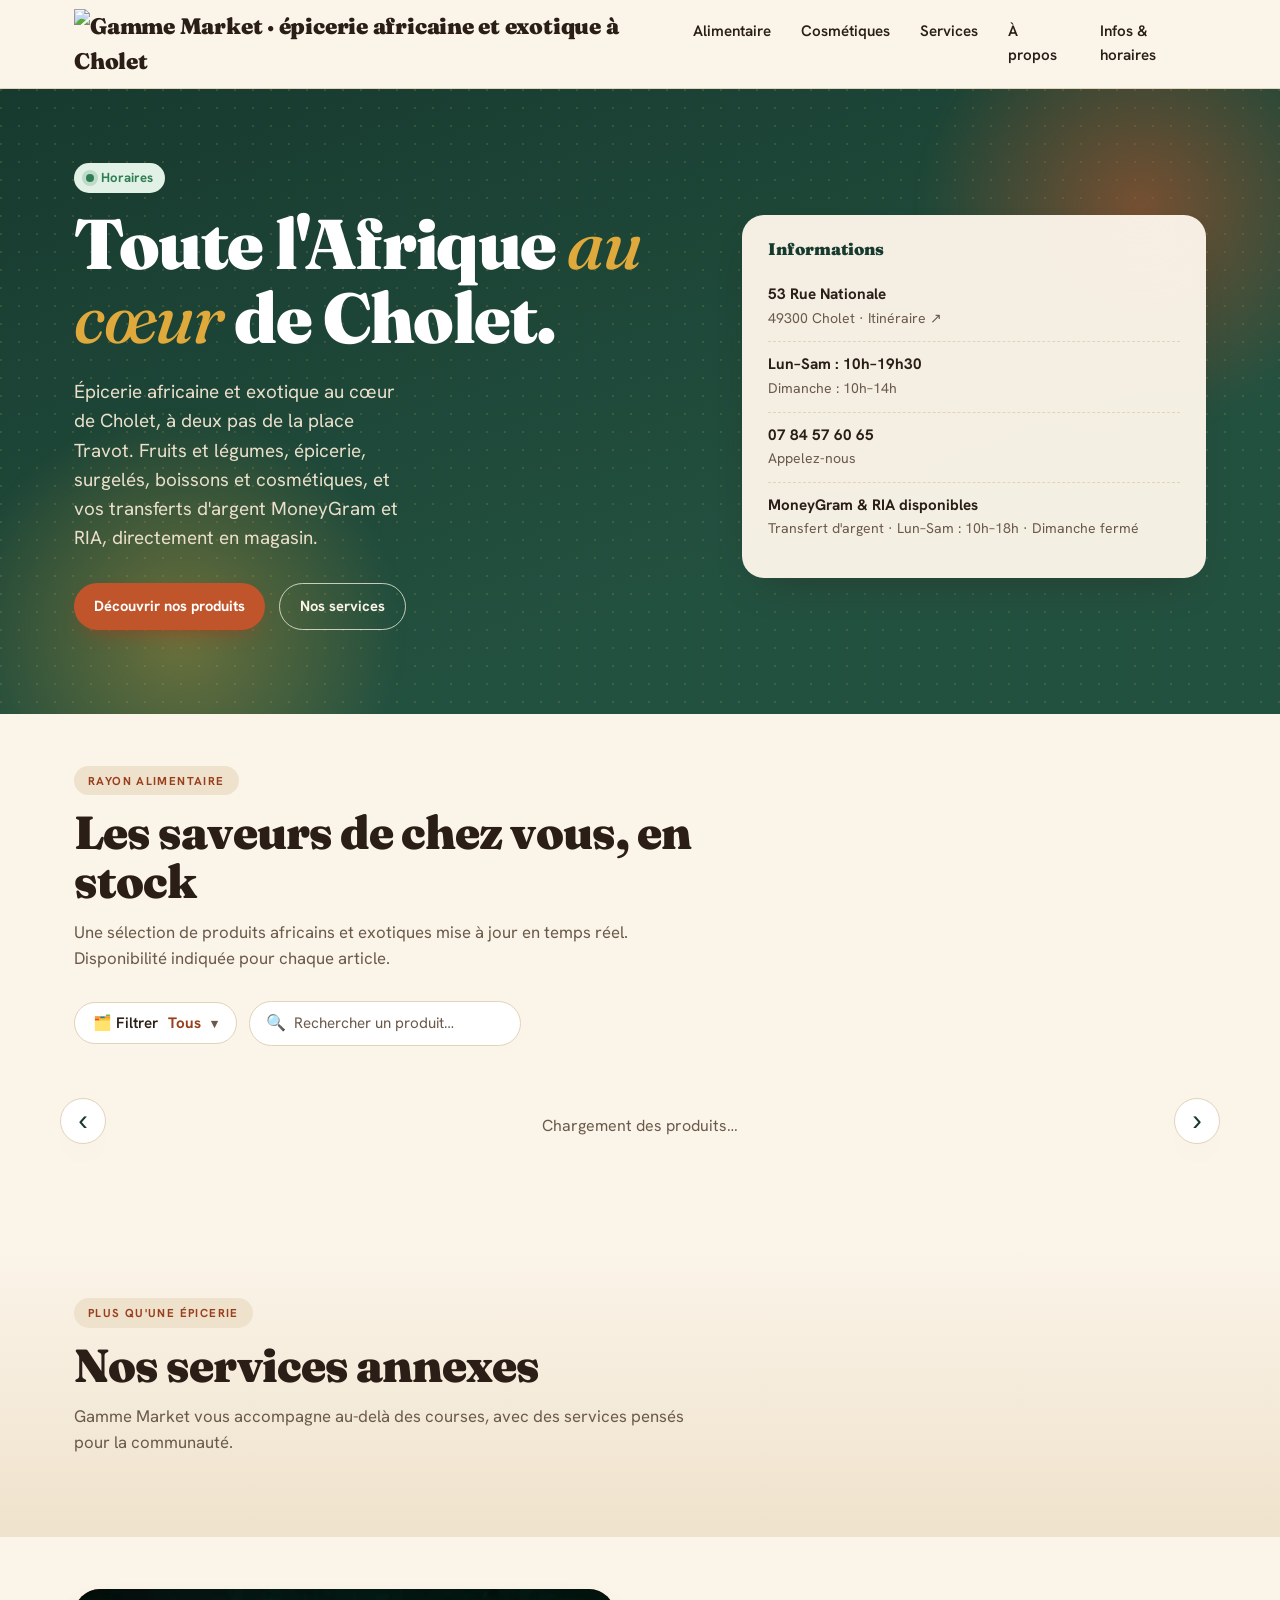
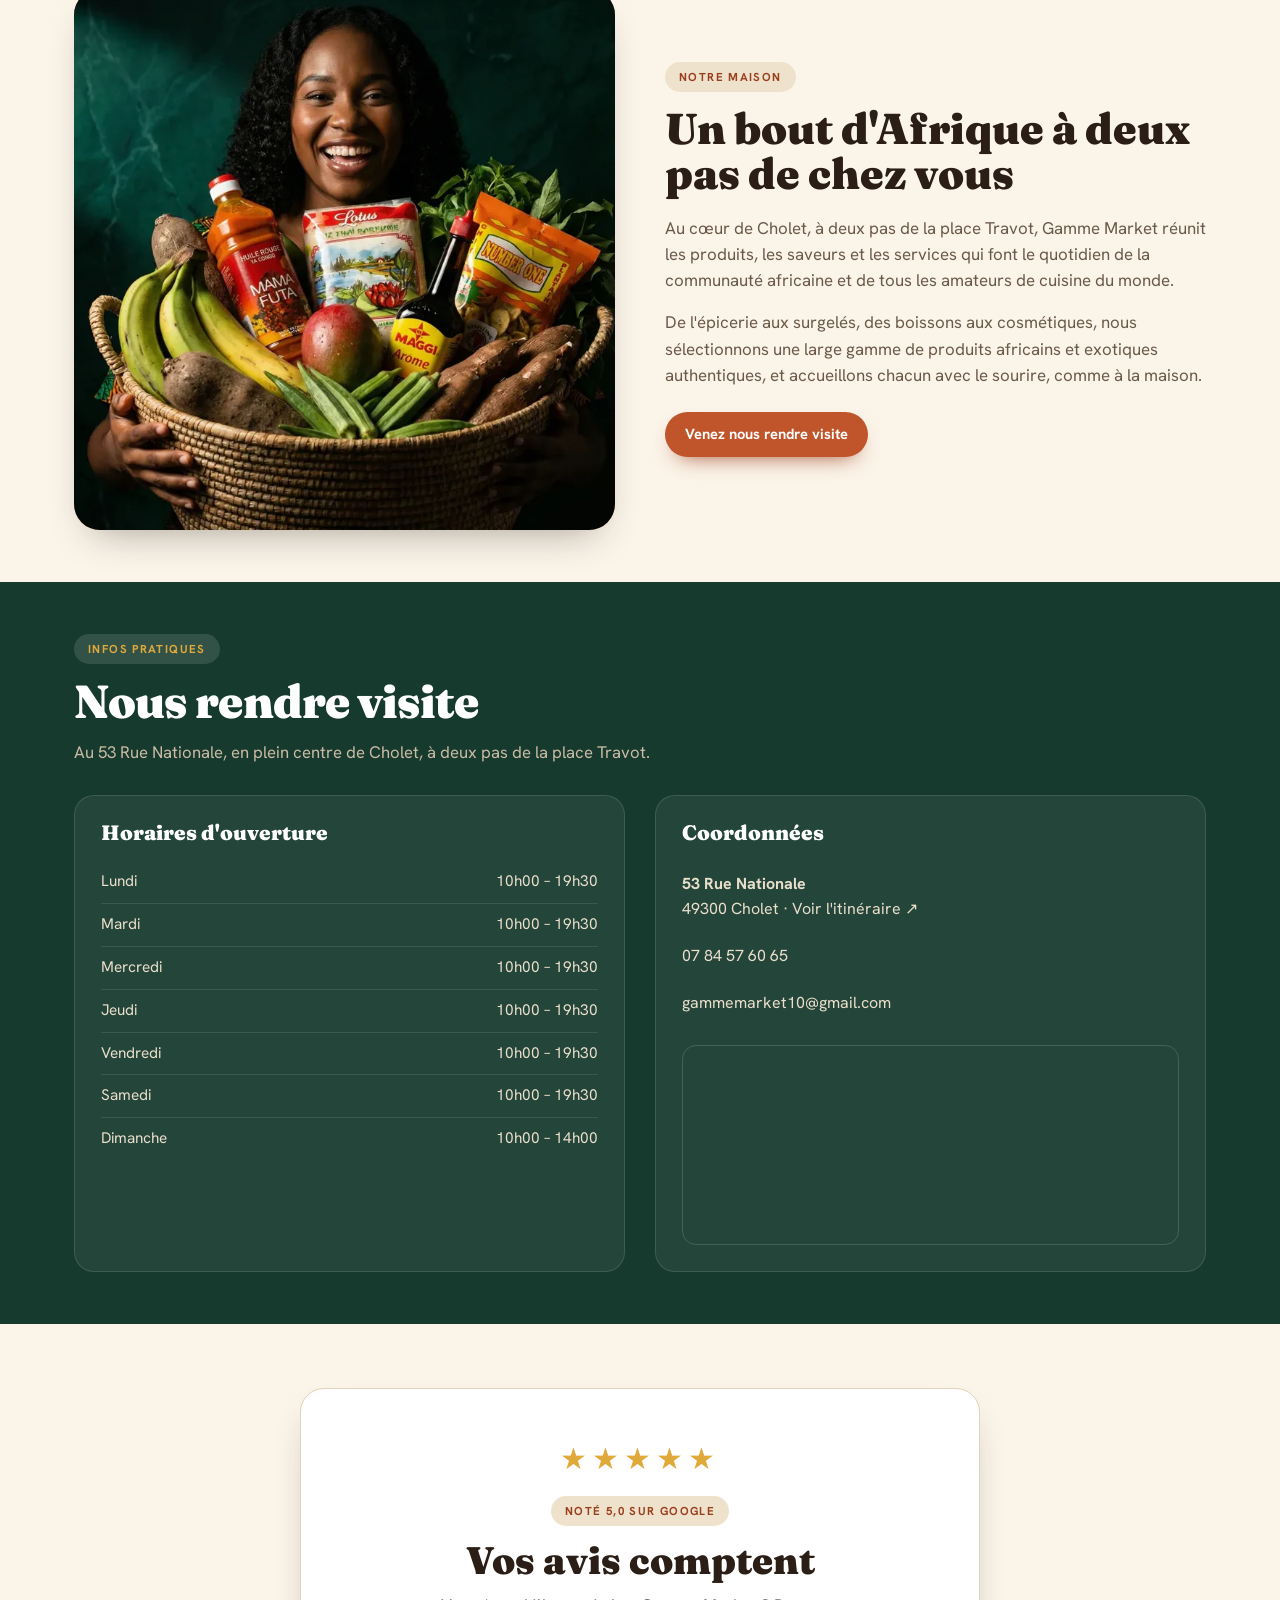
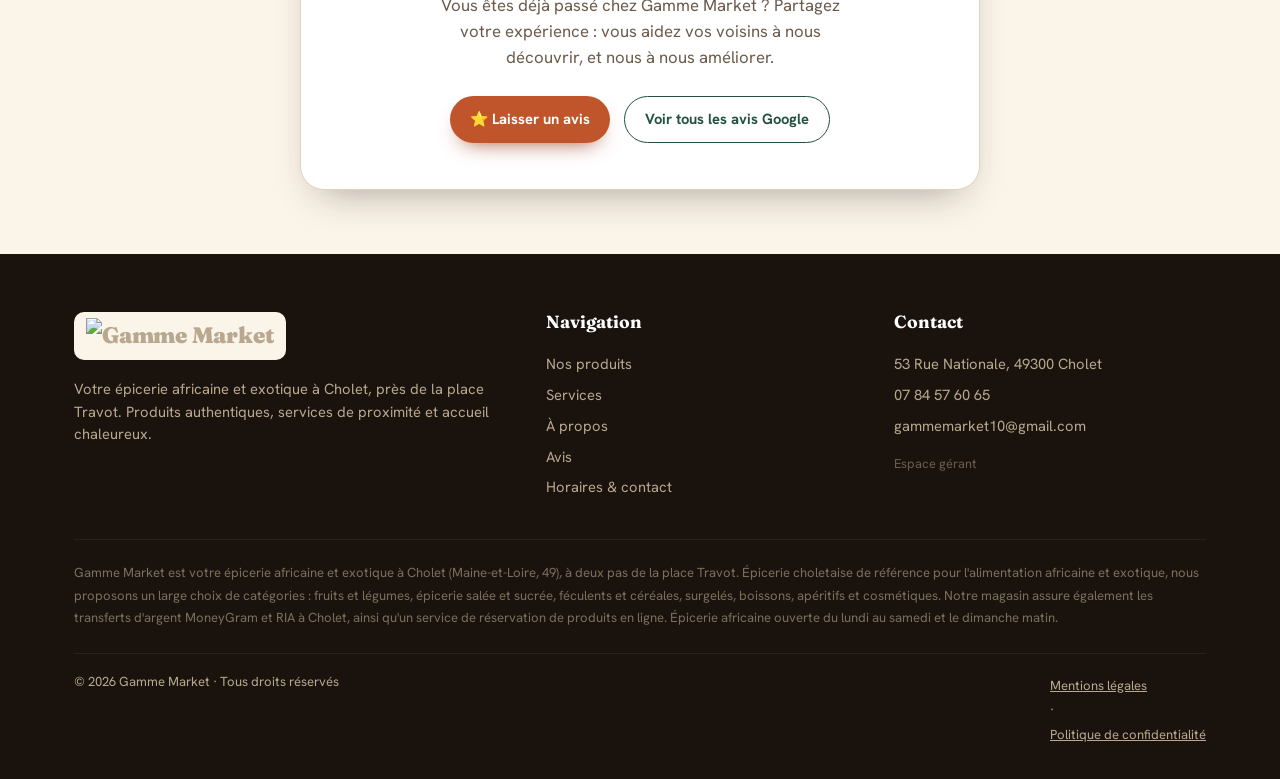
==== index.html @ 260f4bbd "Update index.html" ====
<!DOCTYPE html>
<html lang="fr">
<head>
<meta charset="UTF-8">
<meta name="viewport" content="width=device-width, initial-scale=1.0">

<!-- ============ SEO ============ -->
<title>Gamme Market · Épicerie africaine et exotique à Cholet | MoneyGram &amp; RIA</title>
<meta name="description" content="Épicerie africaine et exotique à Cholet, à deux pas de la place Travot. Fruits et légumes, épicerie, surgelés, boissons et cosmétiques, plus les transferts d'argent MoneyGram et RIA. 53 Rue Nationale, 49300 Cholet.">
<meta name="keywords" content="épicerie choletaise, épicerie africaine, épicerie exotique, épicerie africaine de Cholet, épicerie place Travot, épicerie africaine place Travot Cholet, magasin africain Cholet, produits africains Cholet, alimentation exotique Cholet, MoneyGram Cholet, RIA Cholet, transfert d'argent Cholet, beurre de karité Cholet, attiéké, riz parfumé, bissap">
<meta name="author" content="Gamme Market">
<meta name="robots" content="index, follow">
<meta name="geo.region" content="FR-49">
<meta name="geo.placename" content="Cholet">
<meta name="geo.position" content="47.0586;-0.8793">
<meta name="ICBM" content="47.0586, -0.8793">
<link rel="canonical" href="https://www.gammemarket-cholet.fr/">
<link rel="icon" type="image/png" href="favicon.png">
<link rel="icon" type="image/webp" href="logo-carre.webp">
<link rel="apple-touch-icon" href="apple-touch-icon.png">
<link rel="preload" as="image" href="logo-carre.webp" fetchpriority="high">
<meta property="og:type" content="business.business">
<meta property="og:site_name" content="Gamme Market">
<meta property="og:title" content="Gamme Market · Épicerie africaine et exotique à Cholet">
<meta property="og:description" content="Produits africains et exotiques, frais, surgelés, épicerie, boissons, cosmétiques et transferts d'argent MoneyGram et RIA à Cholet, près de la place Travot.">
<meta property="og:url" content="https://www.gammemarket-cholet.fr/">
<meta property="og:image" content="https://www.gammemarket-cholet.fr/og-image.png">
<meta property="og:image:secure_url" content="https://www.gammemarket-cholet.fr/og-image.png">
<meta property="og:image:type" content="image/png">
<meta property="og:image:width" content="1200">
<meta property="og:image:height" content="630">
<meta property="og:image:alt" content="Gamme Market · épicerie africaine et exotique à Cholet">
<meta property="og:locale" content="fr_FR">
<meta name="twitter:card" content="summary_large_image">
<meta name="twitter:title" content="Gamme Market · Épicerie africaine et exotique à Cholet">
<meta name="twitter:description" content="Épicerie africaine et exotique à Cholet, près de la place Travot. MoneyGram &amp; RIA, produits frais, surgelés et cosmétiques.">
<meta name="twitter:image" content="https://www.gammemarket-cholet.fr/og-image.png">
<script type="application/ld+json">
{
  "@context":"https://schema.org","@type":"GroceryStore","name":"Gamme Market",
  "image":"https://www.gammemarket-cholet.fr/og-image.png",
  "url":"https://www.gammemarket-cholet.fr/",
  "description":"Épicerie africaine et exotique à Cholet, près de la place Travot : alimentation africaine, fruits et légumes, surgelés, épicerie, boissons, cosmétiques au karité et transferts d'argent MoneyGram et RIA.",
  "address":{"@type":"PostalAddress","streetAddress":"53 Rue Nationale","addressLocality":"Cholet","postalCode":"49300","addressRegion":"Maine-et-Loire","addressCountry":"FR"},
  "geo":{"@type":"GeoCoordinates","latitude":47.0586,"longitude":-0.8793},
  "telephone":"+33784576065","priceRange":"€€",
  "areaServed":{"@type":"City","name":"Cholet"},
  "keywords":"épicerie africaine Cholet, épicerie exotique, épicerie choletaise, épicerie place Travot, produits africains, MoneyGram, RIA",
  "openingHoursSpecification":[
    {"@type":"OpeningHoursSpecification","dayOfWeek":["Monday","Tuesday","Wednesday","Thursday","Friday","Saturday"],"opens":"09:00","closes":"20:00"},
    {"@type":"OpeningHoursSpecification","dayOfWeek":"Sunday","opens":"09:00","closes":"13:00"}]
}
</script>

<link rel="preconnect" href="https://fonts.googleapis.com">
<link rel="preconnect" href="https://fonts.gstatic.com" crossorigin>
<link href="https://fonts.googleapis.com/css2?family=Fraunces:ital,opsz,wght@0,9..144,400;0,9..144,600;0,9..144,900;1,9..144,500&family=Hanken+Grotesk:wght@400;500;600;700&display=swap" rel="stylesheet">
<link rel="stylesheet" href="styles.css">

<!-- ============ Vercel Web Analytics (visites, pages vues) ============ -->
<script>
  window.va = window.va || function () { (window.vaq = window.vaq || []).push(arguments); };
</script>
<script defer src="/_vercel/insights/script.js"></script>

<!-- ============ Microsoft Clarity (cartes de chaleur, enregistrements) ============ -->
<!-- Remplace COLLE_TON_ID_CLARITY_ICI par l'identifiant de ton projet Clarity -->
<script type="text/javascript">
  (function(c,l,a,r,i,t,y){
      c[a]=c[a]||function(){(c[a].q=c[a].q||[]).push(arguments)};
      t=l.createElement(r);t.async=1;t.src="https://www.clarity.ms/tag/"+i;
      y=l.getElementsByTagName(r)[0];y.parentNode.insertBefore(t,y);
  })(window, document, "clarity", "script", "x1ggo9qg4p");
</script>
</head>
<body>

  <header class="nav">
    <div class="wrap">
      <a href="#" class="logo" aria-label="Gamme Market">
        <img src="logo-carre.webp" alt="Gamme Market · épicerie africaine et exotique à Cholet" class="logo-square" fetchpriority="high">
        <img src="logo-paysage.webp" alt="Gamme Market · épicerie africaine et exotique à Cholet" class="logo-landscape" fetchpriority="high">
      </a>
      <nav class="navlinks">
        <a href="#produits">Alimentaire</a>
        <a href="#beaute">Cosmétiques</a>
        <a href="#services">Services</a>
        <a href="#apropos">À propos</a>
        <a href="#infos">Infos &amp; horaires</a>
      </nav>
      <div class="nav-actions">
        <button class="burger" id="burger" onclick="toggleMenu()" aria-label="Ouvrir le menu">☰</button>
      </div>
    </div>
    <nav class="mobile-menu" id="mobileMenu">
      <a href="#produits" onclick="closeMenu()">Alimentaire</a>
      <a href="#beaute" onclick="closeMenu()">Cosmétiques</a>
      <a href="#services" onclick="closeMenu()">Services</a>
      <a href="#apropos" onclick="closeMenu()">À propos</a>
      <a href="#avis" onclick="closeMenu()">Avis</a>
      <a href="#infos" onclick="closeMenu()">Infos &amp; horaires</a>
    </nav>
  </header>

  <section class="hero" style="padding:0">
    <div class="deco wax"></div>
    <div class="blob b1"></div><div class="blob b2"></div>
    <div class="wrap">
      <div>
        <span class="openpill" id="openPill">Horaires</span>
        <h1>Toute l'Afrique <em>au cœur</em> de Cholet.</h1>
        <p class="lead">Épicerie africaine et exotique au cœur de Cholet, à deux pas de la place Travot. Fruits et légumes, épicerie, surgelés, boissons et cosmétiques, et vos transferts d'argent MoneyGram et RIA, directement en magasin.</p>
        <div class="cta">
          <a href="#produits" class="btn">Découvrir nos produits</a>
          <a href="#services" class="btn ghost">Nos services</a>
        </div>
      </div>
      <div class="card">
        <h3>Informations</h3>
        <div class="infoline"><div><a class="maplink" href="https://www.google.com/maps/search/?api=1&amp;query=GAMME+MARKET+53+Rue+Nationale+Cholet&amp;query_place_id=ChIJwbcaU9lHBkgRLHBU6aq6bSQ" target="_blank" rel="noopener"><b>53 Rue Nationale</b><span>49300 Cholet · Itinéraire ↗</span></a></div></div>
        <div class="infoline"><div id="heroHours"><b>Lun–Sam : 10h–19h30</b><span>Dimanche : 10h–14h</span></div></div>
        <div class="infoline"><div><a href="tel:+33784576065"><b>07 84 57 60 65</b></a><span>Appelez-nous</span></div></div>
        <div class="infoline"><div id="heroTransfer"><b>MoneyGram &amp; RIA disponibles</b><span>Transfert d'argent · Lun–Sam : 10h–18h · Dimanche fermé</span></div></div>
      </div>
    </div>
  </section>

  <section id="produits">
    <div class="wrap">
      <div class="sec-head">
        <span class="pill">Rayon alimentaire</span>
        <h2>Les saveurs de chez vous, en stock</h2>
        <p>Une sélection de produits africains et exotiques mise à jour en temps réel. Disponibilité indiquée pour chaque article.</p>
      </div>
      <div class="prod-toolbar">
        <div class="toolbar-left">
          <div class="filter-wrap">
            <button class="filter-btn" id="filterBtn" onclick="toggleFilter()" aria-haspopup="true">
              <span>🗂️ Filtrer</span><span class="filter-current" id="filterCurrent">Tous</span><span class="caret">▾</span>
            </button>
            <div class="filter-menu" id="filterMenu"></div>
          </div>
          <div class="prod-search">
            <span>🔍</span>
            <input type="text" id="searchFood" class="search-input" placeholder="Rechercher un produit…" oninput="onSearch(this.value)" aria-label="Rechercher un produit">
          </div>
        </div>
        <span class="result-count" id="resultCount"></span>
      </div>
      <div class="carousel">
        <button class="car-arrow prev" id="carPrev" onclick="scrollCar(-1)" aria-label="Produits précédents">‹</button>
        <div class="car-track" id="prodGrid"><div class="loading">Chargement des produits…</div></div>
        <button class="car-arrow next" id="carNext" onclick="scrollCar(1)" aria-label="Produits suivants">›</button>
      </div>
      <p class="swipe-hint">← Faites glisser pour parcourir les produits →</p>
    </div>
  </section>

  <section id="beaute" style="display:none">
    <div class="wrap">
      <div class="sec-head">
        <span class="pill" style="background:var(--sand);color:var(--terra-dk)">Beauté &amp; soins</span>
        <h2>Cosmétiques, produits &amp; accessoires beauté</h2>
        <p>Beurre de karité, savon noir, soins capillaires et accessoires : prenez soin de vous avec nos produits authentiques.</p>
      </div>
      <div class="prod-toolbar">
        <div class="toolbar-left">
          <div class="filter-wrap">
            <button class="filter-btn" id="filterBtnB" onclick="toggleBeautyFilter()" aria-haspopup="true">
              <span>🗂️ Filtrer</span><span class="filter-current" id="filterCurrentB">Tous</span><span class="caret">▾</span>
            </button>
            <div class="filter-menu" id="filterMenuB"></div>
          </div>
          <div class="prod-search">
            <span>🔍</span>
            <input type="text" id="searchBeauty" class="search-input" placeholder="Rechercher un produit…" oninput="onBeautySearch(this.value)" aria-label="Rechercher un produit beauté">
          </div>
        </div>
        <span class="result-count" id="resultCountB"></span>
      </div>
      <div class="carousel">
        <button class="car-arrow prev" onclick="scrollCar(-1,'beauteGrid')" aria-label="Produits précédents">‹</button>
        <div class="car-track" id="beauteGrid"></div>
        <button class="car-arrow next" onclick="scrollCar(1,'beauteGrid')" aria-label="Produits suivants">›</button>
      </div>
      <p class="swipe-hint">← Faites glisser pour parcourir →</p>
    </div>
  </section>

  <section id="services">
    <div class="wrap">
      <div class="sec-head">
        <span class="pill">Plus qu'une épicerie</span>
        <h2>Nos services annexes</h2>
        <p>Gamme Market vous accompagne au-delà des courses, avec des services pensés pour la communauté.</p>
      </div>
      <div class="svc-grid" id="svcGrid">
        <!-- MoneyGram et RIA insérés ici dynamiquement (disponibilité gérée depuis le back-office) -->
      </div>
    </div>
  </section>

  <section id="apropos">
    <div class="wrap about">
      <div class="visual" id="aboutVisual"><img src="epicerie-africaine.webp" alt="Produits de l'épicerie africaine Gamme Market" id="aboutImg"></div>
      <div>
        <span class="pill" style="background:var(--sand);color:var(--terra-dk)">Notre maison</span>
        <h2 style="font-size:clamp(1.9rem,3.6vw,2.7rem);margin:14px 0 18px">Un bout d'Afrique à deux pas de chez vous</h2>
        <p>Au cœur de Cholet, à deux pas de la place Travot, Gamme Market réunit les produits, les saveurs et les services qui font le quotidien de la communauté africaine et de tous les amateurs de cuisine du monde.</p>
        <p>De l'épicerie aux surgelés, des boissons aux cosmétiques, nous sélectionnons une large gamme de produits africains et exotiques authentiques, et accueillons chacun avec le sourire, comme à la maison.</p>
        <a href="#infos" class="btn" style="margin-top:8px">Venez nous rendre visite</a>
      </div>
    </div>
  </section>

  <section id="infos">
    <div class="wrap">
      <div class="sec-head">
        <span class="pill">Infos pratiques</span>
        <h2>Nous rendre visite</h2>
        <p>Au 53 Rue Nationale, en plein centre de Cholet, à deux pas de la place Travot.</p>
      </div>
      <div class="practical">
        <div class="pcard">
          <h3>Horaires d'ouverture</h3>
          <ul class="hours" id="hoursList">
            <li><span>Lundi</span><span>10h00 – 19h30</span></li>
            <li><span>Mardi</span><span>10h00 – 19h30</span></li>
            <li><span>Mercredi</span><span>10h00 – 19h30</span></li>
            <li><span>Jeudi</span><span>10h00 – 19h30</span></li>
            <li><span>Vendredi</span><span>10h00 – 19h30</span></li>
            <li><span>Samedi</span><span>10h00 – 19h30</span></li>
            <li><span>Dimanche</span><span>10h00 – 14h00</span></li>
          </ul>
        </div>
        <div class="pcard">
          <h3>Coordonnées</h3>
          <div class="contact-line"><div><a class="maplink-light" href="https://www.google.com/maps/search/?api=1&amp;query=GAMME+MARKET+53+Rue+Nationale+Cholet&amp;query_place_id=ChIJwbcaU9lHBkgRLHBU6aq6bSQ" target="_blank" rel="noopener"><b>53 Rue Nationale</b><br>49300 Cholet · Voir l'itinéraire ↗</a></div></div>
          <div class="contact-line"><a href="tel:+33784576065">07 84 57 60 65</a></div>
          <div class="contact-line"><a href="mailto:gammemarket10@gmail.com">gammemarket10@gmail.com</a></div>
          <div class="mapbox">
            <iframe loading="lazy" src="https://maps.google.com/maps?q=53%20Rue%20Nationale%2049300%20Cholet&t=&z=15&ie=UTF8&iwloc=&output=embed" title="Plan Gamme Market Cholet"></iframe>
          </div>
        </div>
      </div>
    </div>
  </section>

  <section id="avis">
    <div class="wrap">
      <div class="reviews-card">
        <div class="stars">★★★★★</div>
        <span class="pill" style="background:var(--sand);color:var(--terra-dk)">Noté 5,0 sur Google</span>
        <h2>Vos avis comptent</h2>
        <p>Vous êtes déjà passé chez Gamme Market ? Partagez votre expérience : vous aidez vos voisins à nous découvrir, et nous à nous améliorer.</p>
        <div class="reviews-cta">
          <a href="https://search.google.com/local/writereview?placeid=ChIJwbcaU9lHBkgRLHBU6aq6bSQ" target="_blank" rel="noopener" class="btn">⭐ Laisser un avis</a>
          <a href="https://search.google.com/local/reviews?placeid=ChIJwbcaU9lHBkgRLHBU6aq6bSQ" target="_blank" rel="noopener" class="btn ghost">Voir tous les avis Google</a>
        </div>
      </div>
    </div>
  </section>

  <footer>
    <div class="wrap">
      <div class="foot-grid">
        <div>
          <a href="#" class="logo footer-logo" style="margin-bottom:14px" aria-label="Gamme Market"><img src="logo-paysage.webp" alt="Gamme Market"></a>
          <p>Votre épicerie africaine et exotique à Cholet, près de la place Travot. Produits authentiques, services de proximité et accueil chaleureux.</p>
        </div>
        <div>
          <h4>Navigation</h4>
          <a href="#produits">Nos produits</a><a href="#services">Services</a><a href="#apropos">À propos</a><a href="#avis">Avis</a><a href="#infos">Horaires &amp; contact</a>
        </div>
        <div>
          <h4>Contact</h4>
          <a href="https://www.google.com/maps/search/?api=1&amp;query=GAMME+MARKET+53+Rue+Nationale+Cholet&amp;query_place_id=ChIJwbcaU9lHBkgRLHBU6aq6bSQ" target="_blank" rel="noopener">53 Rue Nationale, 49300 Cholet</a>
          <a href="tel:+33784576065">07 84 57 60 65</a>
          <a href="mailto:gammemarket10@gmail.com">gammemarket10@gmail.com</a>
          <a href="/admin" style="opacity:.5;font-size:.8rem;margin-top:8px">Espace gérant</a>
        </div>
      </div>
      <p class="seo-text">
        Gamme Market est votre épicerie africaine et exotique à Cholet (Maine-et-Loire, 49), à deux pas de la place Travot.
        Épicerie choletaise de référence pour l'alimentation africaine et exotique, nous proposons un large choix de catégories :
        fruits et légumes, épicerie salée et sucrée, féculents et céréales, surgelés, boissons, apéritifs et cosmétiques.
        Notre magasin assure également les transferts d'argent MoneyGram et RIA à Cholet, ainsi qu'un service de réservation de produits en ligne.
        Épicerie africaine ouverte du lundi au samedi et le dimanche matin.
      </p>
      <div class="copyright">
        <span>© 2026 Gamme Market · Tous droits réservés</span>
        <span><a href="/mentions-legales">Mentions légales</a> · <a href="/politique-confidentialite">Politique de confidentialité</a></span>
      </div>
    </div>
  </footer>

<!-- Visionneuse photo plein écran -->
<div class="photo-zoom" id="photoZoom" onclick="closeZoom()">
  <img id="photoZoomImg" src="" alt="">
  <button class="zoom-close" aria-label="Fermer">✕</button>
</div>

<!-- Modale de réservation (click & collect WhatsApp) -->
<div class="modal-overlay" id="reserveModal" onclick="if(event.target===this)closeReserve()">
  <div class="modal">
    <button class="modal-close" onclick="closeReserve()" aria-label="Fermer">✕</button>
    <div id="reserveBody"></div>
  </div>
</div>

<button class="totop" id="toTop" onclick="window.scrollTo({top:0,behavior:'smooth'})" aria-label="Revenir en haut">↑</button>

<script src="https://cdn.jsdelivr.net/npm/@supabase/supabase-js@2"></script>
<script src="config.js"></script>
<script>
  const sb = supabase.createClient(SUPABASE_URL, SUPABASE_ANON_KEY);
  const norm = s => (s||'').toString().toLowerCase().normalize('NFD').replace(/[\u0300-\u036f]/g,'');
  // Un produit est "beauté" si sa catégorie évoque cosmétiques / beauté / hygiène
  const isBeauty = cat => { const c = norm(cat); return c.includes('cosmetique')||c.includes('beaute')||c.includes('hygiene'); };
  let cats = ["Tous"];               // filtres du rayon alimentaire (construits depuis les produits)
  let activeCat = "Tous";
  let allProducts = [];              // tous les produits (pour la réservation)
  let foodProducts = [];             // rayon alimentaire
  let beautyProducts = [];           // cosmétiques & beauté
  let searchQuery = "";

  function statusOf(qty){
    if(qty<=0) return {label:"Épuisé", badge:"b-out"};
    if(qty<=5) return {label:"Stock limité", badge:"b-low"};
    return {label:"En stock", badge:"b-in"};
  }
  function eur(n){ return Number(n).toFixed(2).replace('.',',') + ' €'; }

  function buildFoodCats(){
    const set = [...new Set(foodProducts.map(p=>p.category).filter(Boolean))]
      .sort((a,b)=>a.localeCompare(b,'fr'));
    cats = ["Tous", ...set];
    if(!cats.includes(activeCat)) activeCat = "Tous";
  }
  function renderFilters(){
    document.getElementById('filterMenu').innerHTML = cats.map(c=>
      `<button class="filter-opt ${c===activeCat?'active':''}" onclick="setCat('${c.replace(/'/g,"\\'")}')">${c}</button>`).join('');
    document.getElementById('filterCurrent').textContent = activeCat;
  }
  function toggleFilter(){ document.getElementById('filterMenu').classList.toggle('open'); }
  function setCat(c){
    activeCat=c; searchQuery="";
    const si=document.getElementById('searchFood'); if(si) si.value="";
    document.getElementById('filterMenu').classList.remove('open');
    renderFilters(); renderGrid();
  }

  function productCard(p){
    const s = statusOf(p.qty);
    const qtyTxt = p.qty>0 ? `<span class="unit" style="font-size:.75rem">· ${p.qty} en rayon</span>` : "";
    const visual = p.image_url ? `<img src="${p.image_url}" alt="${p.name} · Gamme Market épicerie africaine Cholet" class="thumb-img" loading="lazy">` : `<span class="thumb-emoji">${p.emoji||'🛒'}</span>`;
    const priceTxt = (p.price && p.price>0) ? eur(p.price) : 'Prix en magasin';
    return `<article class="prod" onclick="openReserve(${p.id})">
        <div class="thumb ${p.image_url?'has-photo':''}" style="${p.image_url?'':'background:'+(p.color||'#EFE2CC')}">${visual}<span class="cat-tag">${p.category}</span></div>
        <div class="body">
          <h4>${p.name}</h4>
          <span class="unit">${p.unit||''} ${qtyTxt}</span>
          <div class="foot"><span class="price ${(p.price&&p.price>0)?'':'price-ask'}">${priceTxt}</span><span class="badge ${s.badge}">${s.label}</span></div>
          <button class="reserve-btn" type="button">Mettre de côté</button>
        </div></article>`;
  }

  function renderGrid(){
    const list = searchQuery
      ? foodProducts.filter(p=>p.name.toLowerCase().includes(searchQuery))
      : foodProducts.filter(p=>activeCat==="Tous"||p.category===activeCat);
    const grid = document.getElementById('prodGrid');
    document.getElementById('resultCount').textContent =
      list.length ? `${list.length} produit${list.length>1?'s':''}` : "";
    if(!list.length){ grid.innerHTML = '<div class="loading">Aucun produit ne correspond à votre recherche.</div>'; return; }
    grid.innerHTML = list.map(productCard).join('');
    grid.scrollTo({left:0});
  }

  /* ---- Filtres & recherche : section Cosmétiques & Beauté ---- */
  let beautyCats = ["Tous"];
  let activeBeautyCat = "Tous";
  let beautySearch = "";
  function buildBeautyCats(){
    const set = [...new Set(beautyProducts.map(p=>p.category).filter(Boolean))]
      .sort((a,b)=>a.localeCompare(b,'fr'));
    beautyCats = ["Tous", ...set];
    if(!beautyCats.includes(activeBeautyCat)) activeBeautyCat = "Tous";
  }
  function renderBeautyFilters(){
    const menu = document.getElementById('filterMenuB');
    if(!menu) return;
    menu.innerHTML = beautyCats.map(c=>
      `<button class="filter-opt ${c===activeBeautyCat?'active':''}" onclick="setBeautyCat('${c.replace(/'/g,"\\'")}')">${c}</button>`).join('');
    document.getElementById('filterCurrentB').textContent = activeBeautyCat;
  }
  function toggleBeautyFilter(){ document.getElementById('filterMenuB').classList.toggle('open'); }
  function setBeautyCat(c){
    activeBeautyCat = c; beautySearch = "";
    const si = document.getElementById('searchBeauty'); if(si) si.value = "";
    document.getElementById('filterMenuB').classList.remove('open');
    renderBeautyFilters(); renderBeauty();
  }
  function onBeautySearch(v){ beautySearch = v.toLowerCase().trim(); renderBeauty(); }

  function renderBeauty(){
    const sec = document.getElementById('beaute');
    const grid = document.getElementById('beauteGrid');
    if(!sec || !grid) return;
    if(!beautyProducts.length){ sec.style.display='none'; return; }
    sec.style.display = '';
    const list = beautySearch
      ? beautyProducts.filter(p=>p.name.toLowerCase().includes(beautySearch))
      : beautyProducts.filter(p=>activeBeautyCat==="Tous"||p.category===activeBeautyCat);
    const rc = document.getElementById('resultCountB');
    if(rc) rc.textContent = list.length ? `${list.length} produit${list.length>1?'s':''}` : "";
    if(!list.length){ grid.innerHTML = '<div class="loading">Aucun produit ne correspond à votre recherche.</div>'; return; }
    grid.innerHTML = list.map(productCard).join('');
    grid.scrollTo({left:0});
  }

  // Carrousel : flèches (ordinateur), le swipe fonctionne nativement sur mobile
  function scrollCar(dir, trackId){
    const t = document.getElementById(trackId || 'prodGrid');
    if(!t) return;
    t.scrollBy({ left: dir * Math.min(t.clientWidth*0.85, 540), behavior:'smooth' });
  }

  async function loadProducts(){
    const { data, error } = await sb.from('products')
      .select('*').eq('visible', true).order('sort_order', {ascending:true});
    if(error){
      document.getElementById('prodGrid').innerHTML =
        '<div class="loading">⚠️ Impossible de charger les produits. Vérifie la configuration Supabase (config.js).</div>';
      console.error(error); return;
    }
    allProducts = data || [];
    foodProducts   = allProducts.filter(p=>!isBeauty(p.category));
    beautyProducts = allProducts.filter(p=> isBeauty(p.category));
    buildFoodCats();
    renderFilters(); renderGrid();
    buildBeautyCats();
    renderBeautyFilters(); renderBeauty();
  }
  loadProducts();
  initSettingsThenServices();

  async function initSettingsThenServices(){
    await loadSettings();
    loadServices();
  }
  async function loadSettings(){
    try {
      const { data, error } = await sb.from('settings').select('*');
      if(error || !data) return;
      const map = {}; data.forEach(r=> map[r.key] = r.value);
      if(map.about_image){ const el=document.getElementById('aboutImg'); if(el) el.src = map.about_image; }
      const swapLogo = (sel, url) => {
        if(!url) return;
        const pre = new Image();
        pre.onload = () => document.querySelectorAll(sel).forEach(i => { i.src = url; });
        pre.src = url;   // on n'échange que lorsque la nouvelle image est chargée
      };
      swapLogo('.logo-square', map.logo_carre);
      swapLogo('.logo-landscape, .footer-logo img', map.logo_paysage);
      if(map.logo_moneygram){ TRANSFER_LOGOS.moneygram = map.logo_moneygram; }
      if(map.logo_ria){ TRANSFER_LOGOS.ria = map.logo_ria; }
      if(map.store_hours){ try { STORE_HOURS = JSON.parse(map.store_hours); applyStoreHours(); } catch(e){ console.warn('store_hours:', e); } }
    } catch(e){ console.warn('settings:', e); }
  }

  // ===== Services de transfert (MoneyGram, RIA) + disponibilité =====
  const TRANSFER_LOGOS = { moneygram:'moneygram.png', ria:'ria.png' };
  const TRANSFER_DESC = {
    moneygram:"Envoyez et recevez de l'argent partout dans le monde, rapidement et en toute sécurité, directement en magasin.",
    ria:"Transfert d'argent international rapide et sécurisé avec RIA, directement à votre épicerie."
  };
  let servicesData = [
    {id:'moneygram', name:'MoneyGram', available:true, hours:'Lun–Sam : 10h–18h · Dimanche fermé'},
    {id:'ria', name:'RIA', available:true, hours:'Lun–Sam : 10h–18h · Dimanche fermé'}
  ];

  async function loadServices(){
    try {
      const { data, error } = await sb.from('services').select('*').order('sort_order',{ascending:true});
      if(!error && data && data.length){ servicesData = data; }
    } catch(e){ console.warn('services:', e); }
    renderServices();
  }
  function renderServices(){
    const grid = document.getElementById('svcGrid');
    grid.querySelectorAll('.svc-transfer').forEach(n=>n.remove());
    const html = servicesData.map((s,i)=>{
      const logo = TRANSFER_LOGOS[s.id];
      const icHtml = logo ? `<div class="ic ic-logo"><img src="${logo}" alt="${s.name} · transfert d'argent à Cholet"></div>` : `<div class="ic">💸</div>`;
      const desc = TRANSFER_DESC[s.id] || "Transfert d'argent international en magasin.";
      const badge = s.available
        ? '<span class="svc-status ok">● Disponible</span>'
        : '<span class="svc-status off">● Indisponible</span>';
      return `<div class="svc svc-transfer ${i===0?'feat':''} ${s.available?'':'is-off'}">
        ${icHtml}
        <h3>${s.name} ${badge}</h3>
        <p>${desc}</p>
        <p class="svc-hours">${s.hours||''}</p>
      </div>`;
    }).join('');
    grid.insertAdjacentHTML('afterbegin', html);
    updateHeroTransfer();
  }
  function updateHeroTransfer(){
    const el = document.getElementById('heroTransfer'); if(!el) return;
    const avail = servicesData.filter(s=>s.available).map(s=>s.name);
    if(avail.length){
      const sh = (servicesData.find(s=>s.available)||{}).hours || 'Lun–Sam : 10h–18h · Dimanche fermé';
      el.innerHTML = `<b>${avail.join(' & ')} disponible${avail.length>1?'s':''}</b><span>Transfert d'argent · ${sh}</span>`;
    } else {
      el.innerHTML = `<b>Transferts momentanément indisponibles</b><span>MoneyGram / RIA</span>`;
    }
  }

  // ===== Horaires du magasin (modifiables depuis le back-office) =====
  // getDay() : 0 = dimanche. Valeurs par défaut = horaires réels actuels.
  let STORE_HOURS = {
    weekday:{ open:"10:00", close:"19:30" },
    sunday: { open:"10:00", close:"14:00", closed:false }
  };
  const DAY_NAMES = ['dimanche','lundi','mardi','mercredi','jeudi','vendredi','samedi'];
  const hm = str => { const [h,m] = (str||'0:0').split(':').map(Number); return h*60 + (m||0); };
  const fmtH  = str => { const [h,m] = (str||'').split(':'); return (m && m!=='00') ? `${+h}h${m}` : `${+h}h`; };
  const fmtHM = str => { const [h,m] = (str||'').split(':'); return `${+h}h${m||'00'}`; };
  function dayCfg(day){ if(day===0){ return STORE_HOURS.sunday.closed ? null : STORE_HOURS.sunday; } return STORE_HOURS.weekday; }
  function nextOpen(day){
    for(let i=1;i<=7;i++){ const d=(day+i)%7; const c=dayCfg(d); if(c) return { when: i===1?'demain':DAY_NAMES[d], open:c.open }; }
    return null;
  }
  function fmtDur(m){ if(m<60) return m+' min'; const h=Math.floor(m/60), mm=m%60; return mm? `${h} h ${mm}` : `${h} h`; }
  function updateOpenPill(){
    const el = document.getElementById('openPill'); if(!el) return;
    const now = new Date(); const day = now.getDay(); const cfg = dayCfg(day);
    const mins = now.getHours()*60 + now.getMinutes();
    let cls = 'openpill', txt = '';
    const closedTxt = () => { const n = nextOpen(day); cls += ' closed'; return n ? `Fermé · ouvre ${n.when} à ${fmtH(n.open)}` : 'Fermé'; };
    if(!cfg){ txt = closedTxt(); }
    else {
      const open = hm(cfg.open), close = hm(cfg.close);
      if(mins < open){
        const diff = open - mins;
        if(diff <= 60){ cls += ' soon'; txt = `Ouvre dans ${fmtDur(diff)}`; }
        else { cls += ' closed'; txt = `Fermé · ouvre à ${fmtH(cfg.open)}`; }
      } else if(mins < close){
        const diff = close - mins;
        if(diff <= 60){ cls += ' soon'; txt = `Ferme dans ${fmtDur(diff)}`; }
        else { txt = `Ouvert · ferme à ${fmtH(cfg.close)}`; }
      } else { txt = closedTxt(); }
    }
    el.className = cls; el.textContent = txt;
  }
  function applyStoreHours(){
    const w = STORE_HOURS.weekday, s = STORE_HOURS.sunday;
    const heroW = `${fmtH(w.open)}–${fmtH(w.close)}`;
    const heroS = s.closed ? 'Fermé' : `${fmtH(s.open)}–${fmtH(s.close)}`;
    const hero = document.getElementById('heroHours');
    if(hero) hero.innerHTML = `<b>Lun–Sam : ${heroW}</b><span>Dimanche : ${heroS}</span>`;
    const list = document.getElementById('hoursList');
    if(list){
      const wtxt = `${fmtHM(w.open)} – ${fmtHM(w.close)}`;
      const stxt = s.closed ? 'Fermé' : `${fmtHM(s.open)} – ${fmtHM(s.close)}`;
      const jours = ['Lundi','Mardi','Mercredi','Jeudi','Vendredi','Samedi'];
      list.innerHTML = jours.map(j=>`<li><span>${j}</span><span>${wtxt}</span></li>`).join('')
        + `<li><span>Dimanche</span><span>${stxt}</span></li>`;
    }
    updateOpenPill();
  }
  applyStoreHours();
  setInterval(updateOpenPill, 60000);

  // Recherche de produits
  function onSearch(v){ searchQuery = v.toLowerCase().trim(); renderGrid(); }

  // Menu mobile (hamburger)
  function toggleMenu(){
    const menu = document.getElementById('mobileMenu');
    const open = menu.classList.toggle('open');
    document.getElementById('burger').textContent = open ? '✕' : '☰';
  }
  function closeMenu(){
    document.getElementById('mobileMenu').classList.remove('open');
    document.getElementById('burger').textContent = '☰';
  }

  // ===== Réservation "click & collect" via WhatsApp =====
  const WHATSAPP_GERANT = "33784576065"; // n° du gérant (format international, sans + ni 0)
  const RESERVATION_WEBHOOK = ""; // URL du webhook Make pour l'envoi AUTOMATIQUE (laisser vide tant que non configuré)
  let reserveProduct = null;

  function openReserve(id){
    const p = allProducts.find(x=>x.id===id); if(!p) return;
    reserveProduct = p;
    const s = statusOf(p.qty);
    const epuise = p.qty<=0;
    const photoBlock = p.image_url
      ? `<div class="modal-photo" onclick="zoomPhoto('${p.image_url}')"><img src="${p.image_url}" alt="${p.name} · Gamme Market Cholet"><span class="zoom-hint">🔍 Agrandir</span></div>`
      : `<div class="modal-photo is-emoji" style="background:${p.color||'#EFE2CC'}">${p.emoji||'🛒'}</div>`;
    document.getElementById('reserveBody').innerHTML = `
      ${photoBlock}
      <h3 class="modal-title">${p.name}</h3>
      <div class="modal-sub"><span class="unit">${p.unit||''} · ${(p.price&&p.price>0)?eur(p.price):'Prix en magasin'}</span> <span class="badge ${s.badge}">${s.label}</span></div>
      <p class="modal-intro">Réservez ce produit : il sera <b>mis de côté pendant 1h</b>. Votre demande part directement au magasin par WhatsApp.</p>
      <div class="modal-field"><label>Votre nom</label>
        <input type="text" id="resName" placeholder="Ex : Awa Diallo">
      </div>
      <div class="modal-field"><label>Quantité souhaitée</label>
        <div class="qty-row">
          <input type="number" id="resQty" min="1" value="1">
          <select id="resUnit">
            <option value="unité(s)">unité(s)</option>
            <option value="grammes">grammes</option>
            <option value="kg">kg</option>
          </select>
        </div>
      </div>
      <div class="modal-field"><label>Votre numéro de téléphone</label>
        <input type="tel" id="resPhone" placeholder="XX XX XX XX XX">
        <small>Au cas où le produit ne serait plus disponible, le magasin vous prévient.</small>
      </div>
      <div class="modal-err" id="resErr"></div>
      <label class="modal-consent"><input type="checkbox" id="resConsent"><span>J'accepte que mon numéro soit utilisé uniquement par Gamme Market pour me contacter en cas de retard ou d'imprévu concernant ma mise de côté. Il n'est pas utilisé à d'autres fins, ni transmis à des tiers, et est supprimé une fois la réservation traitée. <a href="/politique-confidentialite" target="_blank" rel="noopener">Politique de confidentialité</a>.</span></label>
      <p class="modal-wa-note">📲 En validant, <b>WhatsApp s'ouvre</b> avec votre message déjà rédigé. Appuyez bien sur <b>« Envoyer »</b> pour que votre réservation soit prise en compte par le magasin.</p>
      <button class="btn modal-submit" onclick="sendReserve()">Réserver via WhatsApp</button>
      ${epuise?'<p class="modal-note">Ce produit est actuellement épuisé : votre demande sera traitée dès réapprovisionnement.</p>':''}`;
    document.getElementById('reserveModal').classList.add('open');
    document.body.style.overflow='hidden';
  }
  function closeReserve(){
    document.getElementById('reserveModal').classList.remove('open');
    document.body.style.overflow='';
  }
  function zoomPhoto(url){
    document.getElementById('photoZoomImg').src = url;
    document.getElementById('photoZoom').classList.add('open');
  }
  function closeZoom(){ document.getElementById('photoZoom').classList.remove('open'); }
  async function sendReserve(){
    const name = document.getElementById('resName').value.trim();
    const qty = parseInt(document.getElementById('resQty').value)||0;
    const unit = document.getElementById('resUnit').value;
    const phone = document.getElementById('resPhone').value.trim();
    const err = document.getElementById('resErr');
    if(!name){ err.textContent='Indiquez votre nom.'; err.classList.add('show'); return; }
    if(qty<=0){ err.textContent='Indiquez une quantité valide.'; err.classList.add('show'); return; }
    if(phone.replace(/\D/g,'').length<8){ err.textContent='Indiquez un numéro de téléphone valide.'; err.classList.add('show'); return; }
    const consent = document.getElementById('resConsent');
    if(!consent || !consent.checked){ err.textContent='Merci de cocher la case de consentement pour continuer.'; err.classList.add('show'); return; }

    const btn = document.querySelector('.modal-submit');
    if(btn){ btn.disabled=true; btn.textContent='Envoi…'; }
    const data = { nom:name, produit:reserveProduct.name, produit_id:reserveProduct.id, quantite:qty, unite:unit, telephone:phone };

    // 1) On enregistre la réservation en base : le gérant ne perd JAMAIS une commande,
    //    même si le client ne va pas au bout (visible ensuite dans le back-office).
    try { await sb.from('reservations').insert(data); } catch(e){ console.warn('reservations:', e); }

    // 2) Notification du gérant
    let auto = false;
    if(RESERVATION_WEBHOOK){
      // Envoi AUTOMATIQUE via Make (le client n'a rien à faire)
      try {
        await fetch(RESERVATION_WEBHOOK, {method:'POST', headers:{'Content-Type':'application/json'}, body:JSON.stringify(data)});
        auto = true;
      } catch(e){ console.warn('webhook:', e); }
    }
    if(!auto){
      // Repli tant que l'envoi auto n'est pas configuré : on ouvre WhatsApp pré-rempli
      const msg =
        `Bonjour Gamme Market 👋\n`+
        `Réservation 1h :\n`+
        `• Nom : ${name}\n`+
        `• Produit : ${reserveProduct.name}\n`+
        `• Quantité : ${qty} ${unit}\n`+
        `• Numéro : ${phone}`;
      window.open('https://wa.me/'+WHATSAPP_GERANT+'?text='+encodeURIComponent(msg), '_blank');
    }

    const successHtml = auto
      ? `<div class="modal-success">
          <div class="ok">✓</div>
          <h3>Merci ${name} !</h3>
          <p>Votre réservation pour <b>${reserveProduct.name}</b> a été transmise automatiquement au magasin. Le produit est mis de côté pendant 1h. Le magasin vous recontacte au <b>${phone}</b> en cas de rupture.</p>
          <button class="btn" onclick="closeReserve()">Parfait, merci</button>
        </div>`
      : `<div class="modal-success">
          <div class="ok">📲</div>
          <h3>Plus qu'une étape, ${name} !</h3>
          <p>WhatsApp vient de s'ouvrir avec votre demande pour <b>${reserveProduct.name}</b>. <b>Appuyez bien sur « Envoyer »</b> dans WhatsApp : sans cette validation, le magasin ne reçoit pas votre réservation.</p>
          <p class="modal-call">Un doute ou une erreur ? Appelez le magasin au <a href="tel:+33784576065">07 84 57 60 65</a> pour vérifier que votre commande a bien été reçue.</p>
          <button class="btn" onclick="closeReserve()">C'est envoyé, merci !</button>
        </div>`;
    document.getElementById('reserveBody').innerHTML = successHtml;
  }

  // Bouton "retour en haut" + ombre du menu collant au défilement
  const toTop = document.getElementById('toTop');
  const navEl = document.querySelector('header.nav');
  window.addEventListener('scroll', ()=>{
    const y = window.scrollY;
    toTop.classList.toggle('show', y > 400);
    if(navEl) navEl.classList.toggle('scrolled', y > 12);
  });

  // Léger fondu des sections à l'arrivée dans la vue (alimentaire → cosmétiques → services…)
  (function(){
    if(window.matchMedia && window.matchMedia('(prefers-reduced-motion: reduce)').matches) return;
    if(!('IntersectionObserver' in window)) return;
    const secs = document.querySelectorAll('#produits, #beaute, #services, #apropos, #infos, #avis');
    secs.forEach(s => s.classList.add('reveal'));
    const io = new IntersectionObserver((entries)=>{
      entries.forEach(e=>{ if(e.isIntersecting){ e.target.classList.add('in'); io.unobserve(e.target); } });
    }, { threshold: 0.08, rootMargin: '0px 0px -6% 0px' });
    secs.forEach(s => io.observe(s));
  })();
</script>
</body>
</html>
---- styles.css ----
/* ===================== Gamme Market · styles partagés ===================== */
:root{
  --bg:#FBF4E9; --ink:#2A1E16; --muted:#6B5A4A;
  --terra:#C0552B; --terra-dk:#9A3F1E;
  --green:#235140; --green-dk:#173A2E;
  --gold:#E0A93B; --sand:#EFE2CC; --line:#E2D3BB;
  --in:#2F7D54; --in-bg:#E2F1E6;
  --low:#B9791A; --low-bg:#FBEFD3;
  --out:#9A3B2C; --out-bg:#F6E0DA;
  --shadow:0 18px 40px -20px rgba(42,30,22,.45);
}
*{box-sizing:border-box;margin:0;padding:0}
html{scroll-behavior:smooth}
body{font-family:'Hanken Grotesk',sans-serif;background:var(--bg);color:var(--ink);line-height:1.55;-webkit-font-smoothing:antialiased}
h1,h2,h3{font-family:'Fraunces',serif;line-height:1.05;font-weight:900}
a{color:inherit;text-decoration:none}
img{max-width:100%}
.wrap{max-width:1180px;margin:0 auto;padding:0 24px}
.pill{display:inline-block;font-size:.72rem;font-weight:700;letter-spacing:.12em;text-transform:uppercase;padding:6px 14px;border-radius:100px}
.wax{background-image:radial-gradient(circle at 1px 1px, rgba(224,169,59,.35) 1.4px, transparent 0);background-size:18px 18px}

/* nav */
header.nav{position:sticky;top:0;z-index:150;background:var(--bg);border-bottom:1px solid var(--line);transition:box-shadow .25s,background .25s}
header.nav.scrolled{box-shadow:0 6px 22px -14px rgba(0,0,0,.45)}
.nav .wrap{display:flex;align-items:center;justify-content:space-between;height:88px}
.logo{display:flex;align-items:center;gap:11px;font-family:'Fraunces',serif;font-weight:900;font-size:1.4rem;letter-spacing:-.01em}
.logo .mark{width:38px;height:38px;border-radius:11px;background:linear-gradient(135deg,var(--terra),var(--gold));display:grid;place-items:center;color:#fff;font-size:1.1rem;box-shadow:var(--shadow)}
.navlinks{display:flex;gap:30px;font-weight:600;font-size:.95rem}
.navlinks a{position:relative;padding:4px 0}
.navlinks a::after{content:"";position:absolute;left:0;bottom:-2px;width:0;height:2px;background:var(--terra);transition:.25s}
.navlinks a:hover::after{width:100%}
.btn{display:inline-flex;align-items:center;gap:8px;background:var(--terra);color:#fff;font-weight:700;padding:11px 20px;border-radius:100px;border:0;cursor:pointer;font-family:inherit;font-size:.92rem;transition:.2s;box-shadow:0 10px 22px -12px var(--terra-dk)}
.btn:hover{background:var(--terra-dk);transform:translateY(-1px)}
.btn.ghost{background:transparent;color:var(--green);border:1.5px solid var(--green);box-shadow:none}
.btn.ghost:hover{background:var(--green);color:#fff}
/* bouton "ghost" sur fond sombre (hero) : version claire et lisible */
.hero .btn.ghost{color:#FBF4E9;border-color:rgba(251,244,233,.75)}
.hero .btn.ghost:hover{background:#FBF4E9;color:var(--green-dk);border-color:#FBF4E9}

/* actions de navigation (recherche, trouver, hamburger) */
.nav-actions{display:flex;align-items:center;gap:10px}
.nav-search{width:185px;padding:9px 16px;border:1px solid var(--line);border-radius:100px;font-family:inherit;font-size:.9rem;outline:0;background:#fff;color:var(--ink);transition:width .2s,border-color .2s}
.nav-search::placeholder{color:var(--muted)}
.nav-search:focus{border-color:var(--terra);width:225px}
.icon-btn{background:transparent;border:0;font-size:1.15rem;cursor:pointer;width:42px;height:42px;border-radius:11px;display:none;place-items:center;transition:.2s}
.icon-btn:hover{background:var(--sand)}
.burger{display:none;background:transparent;border:0;font-size:1.6rem;line-height:1;cursor:pointer;width:42px;height:42px;border-radius:11px;color:var(--ink);place-items:center}

/* barre de recherche déroulante (mobile) */
.searchbar{display:none;border-top:1px solid var(--line);background:rgba(251,244,233,.98)}
.searchbar.open{display:block}
.searchbar .wrap{padding:12px 24px}
.searchbar input{width:100%;padding:13px 18px;border:1px solid var(--line);border-radius:100px;font-family:inherit;font-size:1rem;outline:0;background:#fff;color:var(--ink)}
.searchbar input:focus{border-color:var(--terra)}

/* menu mobile */
.mobile-menu{display:none;flex-direction:column;padding:6px 24px 18px;border-top:1px solid var(--line);background:rgba(251,244,233,.98)}
.mobile-menu.open{display:flex}
.mobile-menu a{padding:13px 0;font-weight:600;font-size:1.05rem;border-bottom:1px solid var(--line)}
.mobile-menu a.btn{border-bottom:0;margin-top:12px;align-self:flex-start;color:#fff}

@media(max-width:980px){.navlinks{gap:20px;font-size:.9rem} .nav-search{width:150px}}
@media(max-width:820px){
  .navlinks{display:none}
  .nav-find{display:none}
  .nav-search{display:none}
  .icon-btn{display:grid}
  .burger{display:grid}
}

/* hero */
.hero{position:relative;overflow:hidden;background:linear-gradient(160deg,var(--green-dk),var(--green) 70%)}
.hero .wrap{position:relative;z-index:2;display:grid;grid-template-columns:1.15fr .85fr;gap:40px;padding:74px 24px 84px;align-items:center}
.hero .deco{position:absolute;inset:0;opacity:.5}
.hero .blob{position:absolute;width:520px;height:520px;border-radius:50%;filter:blur(8px)}
.hero .b1{background:radial-gradient(circle,rgba(192,85,43,.55),transparent 60%);top:-140px;right:-120px}
.hero .b2{background:radial-gradient(circle,rgba(224,169,59,.4),transparent 60%);bottom:-180px;left:-80px}
.hero h1{color:#fff;font-size:clamp(2.5rem,5.6vw,4.4rem);letter-spacing:-.02em}
.hero h1 em{font-style:italic;font-weight:500;color:var(--gold)}
.hero p.lead{color:#EADFCB;font-size:1.18rem;margin:22px 0 30px;max-width:30ch}
.hero .cta{display:flex;gap:14px;flex-wrap:wrap}
.hero .card{background:rgba(251,244,233,.97);border-radius:22px;padding:26px;box-shadow:var(--shadow)}
.hero .card h3{font-size:1.05rem;color:var(--green-dk);margin-bottom:14px;display:flex;align-items:center;gap:8px}
.infoline{display:flex;gap:12px;align-items:flex-start;padding:11px 0;border-bottom:1px dashed var(--line);font-size:.95rem}
.infoline:last-child{border:0}
.infoline .ic{font-size:1.15rem;line-height:1.3}
.infoline b{display:block;color:var(--ink)}
.infoline span{color:var(--muted);font-size:.88rem}
.openpill{display:inline-flex;align-items:center;gap:7px;background:var(--in-bg);color:var(--in);font-weight:700;font-size:.82rem;padding:5px 12px;border-radius:100px;margin-bottom:14px}
.openpill::before{content:"";width:8px;height:8px;border-radius:50%;background:var(--in);box-shadow:0 0 0 4px rgba(47,125,84,.2)}
@media(max-width:820px){.hero .wrap{grid-template-columns:1fr;padding:48px 24px 56px}}

/* sections */
section{padding:52px 0}
.sec-head{max-width:640px;margin-bottom:30px}
.sec-head .pill{background:var(--sand);color:var(--terra-dk)}
.sec-head h2{font-size:clamp(2rem,4vw,2.9rem);margin:14px 0 12px;letter-spacing:-.02em}
.sec-head p{color:var(--muted);font-size:1.05rem}
/* barre d'outils produits + filtre déroulant */
.prod-toolbar{display:flex;align-items:center;justify-content:space-between;gap:14px;margin-bottom:22px;flex-wrap:wrap}
.filter-wrap{position:relative}
.filter-btn{display:inline-flex;align-items:center;gap:10px;background:#fff;border:1.5px solid var(--line);border-radius:100px;padding:10px 18px;font-family:inherit;font-weight:600;font-size:.95rem;color:var(--ink);cursor:pointer;transition:.2s}
.filter-btn:hover{border-color:var(--terra)}
.filter-current{color:var(--terra-dk);font-weight:700}
.filter-btn .caret{color:var(--muted);font-size:.8rem}
.filter-menu{display:none;position:absolute;top:calc(100% + 8px);left:0;background:#fff;border:1px solid var(--line);border-radius:14px;box-shadow:var(--shadow);padding:8px;z-index:60;min-width:190px}
.filter-menu.open{display:block}
.filter-opt{display:block;width:100%;text-align:left;background:none;border:0;font-family:inherit;font-size:.95rem;font-weight:600;color:var(--muted);padding:10px 14px;border-radius:9px;cursor:pointer;transition:.15s}
.filter-opt:hover{background:var(--sand);color:var(--ink)}
.filter-opt.active{background:var(--green-dk);color:#fff}
.result-count{color:var(--muted);font-size:.9rem;font-weight:600}
.toolbar-left{display:flex;align-items:center;gap:12px;flex-wrap:wrap}
.prod-search{display:flex;align-items:center;gap:8px;background:#fff;border:1.5px solid var(--line);border-radius:100px;padding:9px 16px;transition:.2s}
.prod-search:focus-within{border-color:var(--terra)}
.prod-search input{border:0;outline:0;background:transparent;font-family:inherit;font-size:.95rem;color:var(--ink);width:210px}
.prod-search input::placeholder{color:var(--muted)}
@media(max-width:560px){.toolbar-left{width:100%}.prod-search{flex:1}.prod-search input{width:100%}}

/* carrousel produits : swipe sur mobile, flèches sur ordinateur */
.carousel{position:relative}
.car-track{display:flex;gap:18px;overflow-x:auto;scroll-snap-type:x mandatory;padding:6px 2px 16px;scroll-behavior:smooth;-webkit-overflow-scrolling:touch}
.car-track::-webkit-scrollbar{height:8px}
.car-track::-webkit-scrollbar-track{background:transparent}
.car-track::-webkit-scrollbar-thumb{background:var(--line);border-radius:10px}
.car-track .loading{flex:1}
.car-arrow{display:none;position:absolute;top:42%;transform:translateY(-50%);width:46px;height:46px;border-radius:50%;background:#fff;border:1px solid var(--line);color:var(--green-dk);font-size:1.8rem;line-height:1;cursor:pointer;box-shadow:var(--shadow);z-index:20;align-items:center;justify-content:center}
.car-arrow:hover{background:var(--green-dk);color:#fff;border-color:var(--green-dk)}
.car-arrow.prev{left:-14px}
.car-arrow.next{right:-14px}
.swipe-hint{text-align:center;color:var(--muted);font-size:.85rem;margin-top:6px}
@media(min-width:821px){ .car-arrow{display:flex} .swipe-hint{display:none} }
.prod{background:#fff;border:1px solid var(--line);border-radius:18px;overflow:hidden;transition:.25s;display:flex;flex-direction:column}
.car-track .prod{flex:0 0 250px;width:250px;scroll-snap-align:start;cursor:pointer}
.reserve-btn{margin-top:7px;align-self:flex-start;display:inline-flex;align-items:center;background:#fff;color:var(--terra);border:1.5px solid var(--terra);border-radius:100px;padding:5px 14px;font-family:inherit;font-weight:700;font-size:.76rem;cursor:pointer;transition:.2s}
.reserve-btn:hover{background:var(--terra-dk);border-color:var(--terra-dk);color:#fff}
.prod:hover .reserve-btn{background:var(--terra);color:#fff;box-shadow:0 8px 18px -10px var(--terra-dk)}
.prod:hover .reserve-btn:hover{background:var(--terra-dk);border-color:var(--terra-dk)}
.thumb-img{position:absolute;inset:0;width:100%;height:100%;object-fit:contain;padding:14px}
.thumb-emoji{font-size:3.2rem}
.price-ask{font-size:.95rem;color:var(--terra-dk)}
.prod:hover{transform:translateY(-4px);box-shadow:var(--shadow);border-color:transparent}
.prod .thumb{height:190px;display:grid;place-items:center;font-size:3.2rem;position:relative;background:#fff}
.prod .thumb.has-photo{background:#fff}
.prod .cat-tag{position:absolute;top:10px;left:10px;font-size:.66rem;font-weight:700;letter-spacing:.08em;text-transform:uppercase;background:rgba(255,255,255,.85);color:var(--ink);padding:4px 9px;border-radius:100px}
.prod .body{padding:14px 16px 14px;display:flex;flex-direction:column;gap:3px;flex:1}
.prod h4{font-family:'Fraunces',serif;font-weight:600;font-size:1.05rem;line-height:1.15}
.prod .unit{color:var(--muted);font-size:.82rem}
.prod .foot{margin-top:auto;display:flex;align-items:center;justify-content:space-between;padding-top:11px}
.prod .price{font-weight:700;font-size:1.12rem;color:var(--terra-dk)}
.badge{font-size:.72rem;font-weight:700;padding:4px 10px;border-radius:100px;display:inline-flex;align-items:center;gap:5px}
.badge::before{content:"";width:7px;height:7px;border-radius:50%}
.b-in{background:var(--in-bg);color:var(--in)} .b-in::before{background:var(--in)}
.b-low{background:var(--low-bg);color:var(--low)} .b-low::before{background:var(--low)}
.b-out{background:var(--out-bg);color:var(--out)} .b-out::before{background:var(--out)}

#services{background:linear-gradient(180deg,var(--bg),var(--sand))}
.svc-grid{display:grid;grid-template-columns:repeat(auto-fit,minmax(240px,1fr));gap:20px}
.svc{background:#fff;border-radius:20px;padding:28px;border:1px solid var(--line);transition:.25s}
.svc:hover{transform:translateY(-4px);box-shadow:var(--shadow)}
.svc .ic{width:54px;height:54px;border-radius:14px;display:grid;place-items:center;font-size:1.6rem;background:linear-gradient(135deg,var(--green),var(--green-dk));color:#fff;margin-bottom:16px}
.svc h3{font-size:1.25rem;margin-bottom:8px}
.svc p{color:var(--muted);font-size:.95rem}
.svc.feat .ic{background:linear-gradient(135deg,var(--terra),var(--gold))}

.about{display:grid;grid-template-columns:1fr 1fr;gap:50px;align-items:center}
.about .visual{aspect-ratio:1;border-radius:26px;background:linear-gradient(150deg,var(--terra),var(--gold));position:relative;overflow:hidden;display:grid;place-items:center;box-shadow:var(--shadow)}
.about .visual img{width:100%;height:100%;object-fit:cover}
.about .visual span{font-size:7rem;filter:drop-shadow(0 8px 16px rgba(0,0,0,.2))}
.about p{color:var(--muted);font-size:1.06rem;margin-bottom:16px}
@media(max-width:820px){.about{grid-template-columns:1fr;gap:28px}}

#infos{background:var(--green-dk);color:#EADFCB}
#infos h2{color:#fff} #infos .sec-head p{color:#C9BBA4}
#infos .pill{background:rgba(255,255,255,.12);color:var(--gold)}
.practical{display:grid;grid-template-columns:1fr 1fr;gap:30px}
.pcard{background:rgba(255,255,255,.06);border:1px solid rgba(255,255,255,.12);border-radius:20px;padding:26px}
.pcard h3{color:#fff;font-size:1.3rem;margin-bottom:18px}
.hours{list-style:none}
.hours li{display:flex;justify-content:space-between;padding:9px 0;border-bottom:1px solid rgba(255,255,255,.1);font-size:.96rem}
.hours li:last-child{border:0}
.contact-line{display:flex;gap:13px;align-items:center;padding:11px 0;font-size:1rem}
.contact-line .ic{font-size:1.3rem}
.mapbox{margin-top:18px;border-radius:14px;overflow:hidden;border:1px solid rgba(255,255,255,.15);height:200px}
.mapbox iframe{width:100%;height:100%;border:0;filter:grayscale(.2)}
@media(max-width:820px){.practical{grid-template-columns:1fr}}

footer{background:#1A130D;color:#B8A88F;padding:54px 0 30px;font-size:.92rem}
.foot-grid{display:grid;grid-template-columns:1.4fr 1fr 1fr;gap:36px;margin-bottom:36px}
footer h4{color:#fff;font-family:'Fraunces',serif;font-size:1.1rem;margin-bottom:14px}
footer a{display:block;padding:4px 0;color:#B8A88F;transition:.2s}
footer a:hover{color:var(--gold)}
.seo-text{color:#7C6E5C;font-size:.82rem;line-height:1.7;border-top:1px solid #2C2118;padding-top:22px;margin-top:8px}
.copyright{border-top:1px solid #2C2118;padding-top:18px;margin-top:24px;display:flex;justify-content:space-between;flex-wrap:wrap;gap:10px;font-size:.82rem}
@media(max-width:820px){.foot-grid{grid-template-columns:1fr}}

.loading{padding:40px;text-align:center;color:var(--muted);grid-column:1/-1}

/* bouton retour en haut */
.totop{position:fixed;bottom:24px;right:24px;width:50px;height:50px;border-radius:50%;background:var(--terra);color:#fff;border:0;font-size:1.5rem;line-height:1;cursor:pointer;display:grid;place-items:center;box-shadow:0 12px 26px -10px rgba(0,0,0,.55);opacity:0;visibility:hidden;transform:translateY(12px);transition:.25s;z-index:120}
.totop.show{opacity:1;visibility:visible;transform:translateY(0)}
.totop:hover{background:var(--terra-dk);transform:translateY(-2px)}

/* adresse cliquable vers Google Maps */
.maplink{display:block;transition:.2s}
.maplink:hover b{color:var(--terra-dk)}
.maplink span{color:var(--muted)}
.maplink-light{display:block;color:inherit;transition:.2s}
.maplink-light:hover{color:var(--gold)}

/* horaires service MoneyGram */
.svc-hours{margin-top:12px !important;font-weight:700;color:var(--green) !important;font-size:.92rem !important}
.svc-status{display:inline-block;font-size:.68rem;font-weight:700;padding:3px 9px;border-radius:100px;vertical-align:middle;margin-left:4px}
.svc-status.ok{background:var(--in-bg);color:var(--in)}
.svc-status.off{background:var(--out-bg);color:var(--out)}
.svc.is-off{opacity:.62}
.svc.is-off .ic{filter:grayscale(.6)}

/* section avis Google */
#avis{padding:64px 0}
.reviews-card{background:#fff;border:1px solid var(--line);border-radius:24px;padding:46px 30px;text-align:center;box-shadow:var(--shadow);max-width:680px;margin:0 auto}
.reviews-card .stars{color:var(--gold);font-size:1.9rem;letter-spacing:5px;margin-bottom:14px}
.reviews-card .pill{margin-bottom:14px}
.reviews-card h2{font-size:clamp(1.7rem,3.4vw,2.4rem);margin-bottom:12px}
.reviews-card p{color:var(--muted);font-size:1.05rem;max-width:48ch;margin:0 auto 26px}
.reviews-cta{display:flex;gap:14px;justify-content:center;flex-wrap:wrap}

/* ===================== Back-office ===================== */
.bo-body{background:#F3ECDF;min-height:100vh}
.bo-top{background:#fff;border-bottom:1px solid var(--line);padding:18px 0}
.bo-top .wrap{display:flex;align-items:center;justify-content:space-between;gap:16px;flex-wrap:wrap}
.bo-top h2{font-size:1.5rem}
.bo-top .who{color:var(--muted);font-size:.9rem}
.stats{display:grid;grid-template-columns:repeat(4,1fr);gap:16px;margin:28px 0}
.stat{background:#fff;border:1px solid var(--line);border-radius:16px;padding:18px 20px}
.stat .n{font-family:'Fraunces',serif;font-weight:900;font-size:2rem;line-height:1}
.stat .l{color:var(--muted);font-size:.85rem;margin-top:6px}
.stat.s-tot .n{color:var(--green)} .stat.s-in .n{color:var(--in)} .stat.s-low .n{color:var(--low)} .stat.s-out .n{color:var(--out)}
@media(max-width:820px){.stats{grid-template-columns:repeat(2,1fr)}}
.bo-tools{display:flex;gap:12px;flex-wrap:wrap;align-items:center;margin-bottom:18px}
.search{flex:1;min-width:220px;display:flex;align-items:center;gap:10px;background:#fff;border:1px solid var(--line);border-radius:100px;padding:10px 18px}
.search input{border:0;outline:0;font-family:inherit;font-size:.95rem;width:100%;background:transparent;color:var(--ink)}
.botable{background:#fff;border:1px solid var(--line);border-radius:18px;overflow:hidden}
.borow{display:grid;grid-template-columns:2.4fr 1fr 1.2fr 1.3fr 1fr;gap:14px;align-items:center;padding:14px 22px;border-bottom:1px solid var(--line)}
.borow:last-child{border:0}
.borow.head{background:#FAF5EC;font-weight:700;font-size:.78rem;letter-spacing:.06em;text-transform:uppercase;color:var(--muted)}
.borow .pname{display:flex;align-items:center;gap:12px;font-weight:600}
.borow .pemoji{width:42px;height:42px;border-radius:11px;display:grid;place-items:center;font-size:1.4rem;flex-shrink:0}
.borow .pcat{font-size:.8rem;color:var(--muted)}
.qtybox{display:inline-flex;align-items:center;border:1px solid var(--line);border-radius:10px;overflow:hidden}
.qtybox button{width:34px;height:36px;border:0;background:#FAF5EC;font-size:1.2rem;cursor:pointer;color:var(--green-dk);font-family:inherit}
.qtybox button:hover{background:var(--sand)}
.qtybox input{width:48px;height:36px;border:0;text-align:center;font-family:inherit;font-weight:700;font-size:1rem;outline:0;color:var(--ink)}
.toggle-vis{border:0;background:none;cursor:pointer;font-size:.85rem;font-weight:600;color:var(--muted);text-decoration:underline}
.bo-hint{background:var(--in-bg);border:1px solid #B9DCC4;color:#1C5E3C;border-radius:14px;padding:14px 18px;font-size:.92rem;margin-bottom:22px;display:flex;gap:10px}
.saved{position:fixed;bottom:24px;right:24px;background:var(--green-dk);color:#fff;padding:12px 20px;border-radius:100px;font-weight:600;font-size:.9rem;box-shadow:var(--shadow);opacity:0;transform:translateY(10px);transition:.3s;z-index:300}
.saved.show{opacity:1;transform:translateY(0)}
@media(max-width:720px){
  .borow{grid-template-columns:1fr 1fr;gap:8px}
  .borow.head{display:none}
  .borow .colhide{display:none}
}

/* ===================== Login ===================== */
.login-wrap{min-height:100vh;display:grid;place-items:center;padding:24px;background:linear-gradient(160deg,var(--green-dk),var(--green) 70%)}
.login-card{background:var(--bg);border-radius:24px;padding:38px 34px;width:100%;max-width:400px;box-shadow:var(--shadow)}
.login-card .logo{margin-bottom:6px}
.login-card h2{font-size:1.5rem;margin:14px 0 6px}
.login-card p.sub{color:var(--muted);font-size:.92rem;margin-bottom:22px}
.field{margin-bottom:14px}
.field label{display:block;font-weight:600;font-size:.86rem;margin-bottom:6px}
.field input{width:100%;padding:12px 14px;border:1px solid var(--line);border-radius:11px;font-family:inherit;font-size:.98rem;outline:0;background:#fff}
.field input:focus{border-color:var(--terra)}
.login-card .btn{width:100%;justify-content:center;margin-top:6px}
.login-err{background:var(--out-bg);color:var(--out);border-radius:11px;padding:11px 14px;font-size:.88rem;margin-bottom:14px;display:none}
.login-err.show{display:block}

/* ===================== Modale de réservation (click & collect) ===================== */
.modal-overlay{display:none;position:fixed;inset:0;background:rgba(26,19,13,.55);backdrop-filter:blur(3px);z-index:400;padding:16px;overflow-y:auto}
.modal-overlay.open{display:flex;align-items:center;justify-content:center}
.modal{background:var(--bg);border-radius:20px;width:100%;max-width:420px;max-height:calc(100vh - 32px);overflow-y:auto;padding:20px 22px;position:relative;box-shadow:var(--shadow);animation:pop .25s ease;margin:auto}
.modal-photo{position:relative;width:100%;height:120px;border-radius:14px;overflow:hidden;margin-bottom:11px;background:#fff;display:grid;place-items:center;cursor:zoom-in;border:1px solid var(--line)}
@keyframes pop{from{opacity:0;transform:translateY(14px) scale(.98)}to{opacity:1;transform:none}}
.modal-close{position:absolute;top:14px;right:14px;width:34px;height:34px;border-radius:50%;border:0;background:var(--sand);color:var(--ink);font-size:1rem;cursor:pointer;z-index:6}
.modal-close:hover{background:var(--line)}
.modal-photo img{width:100%;height:100%;object-fit:contain;padding:10px}
.modal-photo.is-emoji{font-size:3.6rem;cursor:default;background:var(--sand)}
.zoom-hint{position:absolute;bottom:10px;right:10px;background:rgba(26,19,13,.72);color:#fff;font-size:.74rem;font-weight:600;padding:5px 11px;border-radius:100px}
.modal-title{font-size:1.25rem;line-height:1.12;margin-bottom:5px;padding-right:30px}
.modal-sub{display:flex;align-items:center;gap:8px;flex-wrap:wrap;margin:0 0 4px}
/* visionneuse photo plein écran */
.photo-zoom{display:none;position:fixed;inset:0;background:rgba(20,14,9,.92);z-index:500;align-items:center;justify-content:center;padding:24px;cursor:zoom-out}
.photo-zoom.open{display:flex}
.photo-zoom img{max-width:100%;max-height:100%;border-radius:12px;box-shadow:0 24px 70px rgba(0,0,0,.6)}
.zoom-close{position:fixed;top:18px;right:18px;width:42px;height:42px;border-radius:50%;border:0;background:rgba(255,255,255,.15);color:#fff;font-size:1.2rem;cursor:pointer}
.zoom-close:hover{background:rgba(255,255,255,.28)}
.modal-intro{color:var(--muted);font-size:.88rem;margin-bottom:11px;line-height:1.4}
.modal-field{margin-bottom:10px}
.modal-field label{display:block;font-weight:700;font-size:.86rem;margin-bottom:5px}
.modal-field small{display:block;color:var(--muted);font-size:.76rem;margin-top:5px}
.modal-field input,.modal-field select{width:100%;padding:10px 13px;border:1px solid var(--line);border-radius:11px;font-family:inherit;font-size:1rem;outline:0;background:#fff;color:var(--ink)}
.modal-field input:focus,.modal-field select:focus{border-color:var(--terra)}
.qty-row{display:flex;gap:10px}
.qty-row input{flex:1}
.qty-row select{flex:0 0 130px}
.modal-err{display:none;background:var(--out-bg);color:var(--out);border-radius:10px;padding:10px 13px;font-size:.85rem;margin-bottom:12px}
.modal-err.show{display:block}
.modal-submit{width:100%;justify-content:center;margin-top:4px;background:#25D366;box-shadow:0 10px 22px -12px #128C7E}
.modal-submit:hover{background:#1FB855}
.modal-note{color:var(--low);font-size:.82rem;margin-top:12px;text-align:center}
.modal-success{text-align:center;padding:10px 4px}
.modal-success .ok{width:64px;height:64px;border-radius:50%;background:var(--in-bg);color:var(--in);font-size:2rem;display:grid;place-items:center;margin:0 auto 16px}
.modal-success h3{font-size:1.45rem;margin-bottom:10px}
.modal-success p{color:var(--muted);font-size:.95rem;margin-bottom:20px}
.modal-wa-note{background:#E8F7EE;border:1px solid #BFE6CD;color:#1C5E3C;border-radius:11px;padding:9px 12px;font-size:.82rem;line-height:1.4;margin-bottom:11px}
.modal-call{color:var(--muted);font-size:.88rem;margin-bottom:20px}
.modal-call a{color:var(--terra-dk);font-weight:700}

/* ===================== Back-office : services de transfert ===================== */
.svc-admin{background:#fff;border:1px solid var(--line);border-radius:18px;padding:22px 24px;margin-bottom:22px}
.svc-admin h3{font-size:1.15rem;margin-bottom:4px}
.svc-admin-sub{color:var(--muted);font-size:.88rem;margin-bottom:14px}
.svc-row{display:flex;align-items:center;justify-content:space-between;padding:13px 0;border-bottom:1px solid var(--line)}
.svc-row:last-child{border:0}
.svc-row-status{font-size:.78rem;font-weight:700;padding:3px 10px;border-radius:100px;margin-left:8px}
.svc-row-status.on{background:var(--in-bg);color:var(--in)}
.svc-row-status.off{background:var(--out-bg);color:var(--out)}
.switch{width:52px;height:30px;border-radius:100px;border:0;background:var(--line);cursor:pointer;position:relative;transition:.2s;padding:0;flex-shrink:0}
.switch.on{background:var(--in)}
.switch span{position:absolute;top:3px;left:3px;width:24px;height:24px;border-radius:50%;background:#fff;transition:.2s;box-shadow:0 1px 3px rgba(0,0,0,.2)}
.switch.on span{left:25px}

/* ===================== Back-office : édition + liste de courses ===================== */
.pemoji-img{width:100%;height:100%;object-fit:cover;border-radius:11px}
.edit-name{font-family:'Fraunces',serif;font-weight:600;font-size:1rem;color:var(--ink);border:1px solid transparent;background:transparent;border-radius:7px;padding:4px 8px;width:100%;transition:.15s}
.edit-name:hover{border-color:var(--line);background:#fff}
.edit-name:focus{border-color:var(--terra);background:#fff;outline:0}
.edit-price{display:inline-flex;align-items:center;gap:5px;font-weight:600;color:var(--muted)}
.edit-price input{width:72px;border:1px solid var(--line);border-radius:8px;padding:6px 8px;font-family:inherit;font-size:.92rem;text-align:right;outline:0;color:var(--ink)}
.edit-price input:focus{border-color:var(--terra)}
.shop-list{background:#fff;border:1px solid var(--line);border-radius:18px;padding:22px 24px;margin-bottom:22px}
.shop-list-head{display:flex;align-items:center;justify-content:space-between;gap:14px;flex-wrap:wrap;margin-bottom:8px}
.shop-list-head h3{font-size:1.15rem}
.shop-cat{margin-top:14px}
.shop-cat h4{font-family:'Hanken Grotesk',sans-serif;font-size:.74rem;letter-spacing:.07em;text-transform:uppercase;color:var(--muted);margin-bottom:6px;font-weight:700}
.shop-item{display:flex;align-items:center;gap:10px;padding:7px 0;font-size:.96rem;cursor:pointer}
.shop-item input{width:17px;height:17px;accent-color:var(--green)}
.shop-unit{color:var(--muted);font-size:.85rem}
.shop-empty{color:var(--muted);font-size:.95rem}

/* ===================== Back-office : ajout de photo ===================== */
.photo-upload{position:relative;cursor:pointer;overflow:hidden;display:grid;place-items:center}
.photo-upload input{position:absolute;inset:0;opacity:0;cursor:pointer;font-size:0}
.photo-cam{position:absolute;bottom:-1px;right:-1px;width:18px;height:18px;border-radius:50%;background:var(--green-dk);color:#fff;font-size:.6rem;display:grid;place-items:center;border:2px solid #fff}
.photo-upload:hover{outline:2px solid var(--terra);outline-offset:1px}
.photo-upload.uploading{opacity:.55}
.photo-upload.uploading::after{content:"⏳";position:absolute;inset:0;display:grid;place-items:center;font-size:1.1rem;background:rgba(255,255,255,.6)}

/* ===================== Adaptation mobile : photos ===================== */
@media(max-width:480px){
  .prod .thumb{height:165px}
  .car-track .prod{flex:0 0 220px;width:220px}
  .modal-photo{height:110px}
  .modal{padding:18px 18px}
  .modal-title{font-size:1.2rem}
}

/* ===================== Logos + pastille horaires ===================== */
.logo-square{height:70px;width:auto;display:block}
.logo-landscape{height:52px;width:auto;display:none}
.footer-logo{display:inline-block}
.footer-logo img{height:48px;width:auto;display:block;background:#FBF4E9;border-radius:10px;padding:6px 12px}
.ic-logo{background:#fff !important;border:1px solid var(--line);padding:8px}
.ic-logo img{width:100%;height:100%;object-fit:contain}

.openpill.soon{background:var(--low-bg);color:var(--low)}
.openpill.soon::before{background:var(--low);box-shadow:0 0 0 4px rgba(185,121,26,.2)}
.openpill.closed{background:#ECDDD7;color:var(--out)}
.openpill.closed::before{background:var(--out);box-shadow:0 0 0 4px rgba(154,59,44,.18)}

/* Mobile : logo paysage centré, burger à droite */
@media(max-width:820px){
  .logo-square{display:none}
  .logo-landscape{display:block}
  .nav .wrap{justify-content:center;position:relative}
  .nav-actions{position:absolute;right:20px;top:50%;transform:translateY(-50%)}
}

/* ===================== Back-office : photo "À propos" ===================== */
.about-admin{margin-top:18px}
.about-photo{display:block;position:relative;width:100%;max-width:360px;aspect-ratio:4/3;border-radius:14px;overflow:hidden;cursor:pointer;border:1px solid var(--line);background:#fff}
.about-photo img{width:100%;height:100%;object-fit:cover;display:block}
.about-photo input{position:absolute;inset:0;opacity:0;cursor:pointer;font-size:0}
.about-cam{position:absolute;bottom:10px;right:10px;background:rgba(26,19,13,.78);color:#fff;font-size:.8rem;font-weight:600;padding:6px 12px;border-radius:100px}
.about-photo:hover{outline:2px solid var(--terra);outline-offset:2px}
.about-photo.uploading{opacity:.55}
.about-photo.uploading::after{content:"⏳";position:absolute;inset:0;display:grid;place-items:center;font-size:2rem;background:rgba(255,255,255,.6)}

/* ===================== Back-office : filtre, logos, retour haut ===================== */
.bo-filter{flex:0 0 auto;min-width:210px;padding:11px 16px;border:1px solid var(--line);border-radius:100px;font-family:inherit;font-size:.95rem;background:#fff;color:var(--ink);cursor:pointer;outline:0}
.bo-filter:focus{border-color:var(--terra)}

.logo-slots{display:grid;grid-template-columns:repeat(auto-fit,minmax(150px,1fr));gap:18px;margin-top:6px}
.logo-slot{display:flex;flex-direction:column;gap:8px}
.logo-slot-label{font-size:.82rem;font-weight:600;color:var(--muted)}
.logo-box{max-width:none;aspect-ratio:1;background:#fff;display:grid;place-items:center}
.logo-box img{width:100%;height:100%;object-fit:contain;padding:14px}
.logo-box .about-cam{bottom:8px;right:8px;font-size:.72rem;padding:4px 9px}

.bo-totop{position:fixed;bottom:24px;right:24px;width:48px;height:48px;border-radius:50%;border:0;background:var(--green-dk);color:#fff;font-size:1.4rem;cursor:pointer;box-shadow:0 8px 22px rgba(0,0,0,.18);opacity:0;pointer-events:none;transform:translateY(10px);transition:.25s;z-index:200}
.bo-totop.show{opacity:1;pointer-events:auto;transform:translateY(0)}
.bo-totop:hover{background:var(--green)}

/* ===================== Back-office : onglets + unité ===================== */
.tabs{display:flex;gap:8px;flex-wrap:wrap;margin-bottom:22px;border-bottom:1px solid var(--line)}
.tab-btn{background:transparent;border:0;border-bottom:3px solid transparent;padding:12px 18px;font-family:inherit;font-size:1rem;font-weight:600;color:var(--muted);cursor:pointer;border-radius:10px 10px 0 0;transition:.15s}
.tab-btn:hover{color:var(--ink);background:#fff}
.tab-btn.active{color:var(--green-dk);border-bottom-color:var(--green)}
.tab-pane.hidden{display:none}
.edit-unit{font-family:inherit;font-size:.8rem;color:var(--muted);border:1px solid var(--line);border-radius:7px;padding:2px 6px;background:#fff;cursor:pointer;outline:0;max-width:135px;vertical-align:middle}
.edit-unit:focus{border-color:var(--terra);color:var(--ink)}

/* ===== Back-office : import de produits + catégorie modifiable ===== */
.import-box{background:#fff;border:1px solid #eadfce;border-radius:16px;margin:0 0 22px;overflow:hidden}
.import-box>summary{cursor:pointer;list-style:none;padding:15px 20px;font-family:'Fraunces',serif;font-weight:600;font-size:1.05rem;color:#1B5E20}
.import-box>summary::-webkit-details-marker{display:none}
.import-box[open]>summary{border-bottom:1px solid #f0e9da}
.import-inner{padding:14px 20px 20px}
#importArea{width:100%;min-height:120px;border:1px solid #d9d2c4;border-radius:12px;padding:10px 12px;font-family:inherit;font-size:.9rem;resize:vertical;box-sizing:border-box}
#importArea:focus{outline:none;border-color:#1B5E20}
.import-actions{display:flex;gap:10px;margin-top:12px;flex-wrap:wrap}
.import-msg{margin-top:14px;font-size:.92rem;font-weight:600}
.import-msg.ok{color:#1B5E20}
.import-msg.err{color:#b3261e}
.import-table-wrap{margin-top:10px;overflow:auto}
.import-table{width:100%;border-collapse:collapse;font-size:.85rem}
.import-table th,.import-table td{text-align:left;padding:6px 10px;border-bottom:1px solid #f0e9da;white-space:nowrap}
.import-table th{font-weight:700;background:#faf7f0}
.import-more{font-size:.82rem;color:#888;margin-top:6px}
.edit-cat{max-width:170px;font-weight:600}

/* ===== Fondu d'apparition des sections au défilement ===== */
.reveal{opacity:0;transform:translateY(26px);transition:opacity .7s ease,transform .7s ease;will-change:opacity,transform}
.reveal.in{opacity:1;transform:none}
@media(prefers-reduced-motion:reduce){.reveal{opacity:1 !important;transform:none !important;transition:none !important}}

/* Décalage des ancres pour ne pas passer sous le menu collant */
#produits,#beaute,#services,#apropos,#infos,#avis{scroll-margin-top:100px}

/* ===== Case de consentement RGPD (modale) ===== */
.modal-consent{display:flex;gap:9px;align-items:flex-start;margin:0 0 12px;font-size:.8rem;line-height:1.45;color:var(--muted);cursor:pointer}
.modal-consent input{margin-top:2px;width:17px;height:17px;flex:0 0 auto;accent-color:var(--terra);cursor:pointer}
.modal-consent a{color:var(--terra);text-decoration:underline}
.copyright a{color:inherit;text-decoration:underline}

/* ===== Pages légales ===== */
.legal-page{max-width:820px;margin:0 auto;padding:40px 22px 80px}
.legal-page .back-link{display:inline-flex;align-items:center;gap:6px;color:var(--terra);font-weight:700;text-decoration:none;margin-bottom:22px}
.legal-page h1{font-family:'Fraunces',serif;font-size:2rem;line-height:1.1;margin:0 0 6px}
.legal-page .updated{color:var(--muted);font-size:.85rem;margin-bottom:28px}
.legal-page h2{font-family:'Fraunces',serif;font-size:1.25rem;margin:30px 0 8px}
.legal-page p,.legal-page li{color:#3a352d;line-height:1.6;font-size:.95rem}
.legal-page ul{padding-left:20px;margin:8px 0}
.legal-page li{margin-bottom:5px}
.legal-page .todo{background:#FFF3CD;border:1px solid #F2E2A8;border-radius:8px;padding:2px 7px;font-size:.85rem}
.legal-head{background:var(--bg);border-bottom:1px solid var(--line)}
.legal-head .wrap{display:flex;align-items:center;padding:14px 22px}
.legal-head img{height:52px;width:auto}

/* ===== Back-office : éditeur d'horaires ===== */
.hours-editor{display:flex;flex-direction:column;gap:12px;max-width:460px}
.hours-row{display:flex;align-items:center;gap:10px;flex-wrap:wrap}
.hours-lbl{min-width:120px;font-weight:700;font-size:.92rem}
.hours-sep{color:#999}
.hours-editor input[type=time]{border:1px solid #d9d2c4;border-radius:9px;padding:7px 9px;font-family:inherit;font-size:.95rem}
.hours-closed{display:flex;align-items:center;gap:8px;font-size:.92rem;cursor:pointer}
.hours-closed input{width:17px;height:17px;accent-color:#1B5E20}
.hours-svc-row{display:flex;align-items:center;gap:10px;flex-wrap:wrap;padding:9px 0;border-bottom:1px solid #f0e9da}
.hours-svc-row b{min-width:100px}
.hours-svc-row input[type=text]{flex:1;min-width:220px;border:1px solid #d9d2c4;border-radius:9px;padding:8px 11px;font-family:inherit;font-size:.9rem}
.hours-svc-row input[type=text]:focus{outline:none;border-color:#1B5E20}

/* ===== Back-office : réservations ===== */
.res-count{font-size:.85rem;color:#888;margin-bottom:12px;font-weight:600}
.res-row{display:flex;justify-content:space-between;gap:14px;align-items:center;flex-wrap:wrap;padding:13px 0;border-bottom:1px solid #f0e9da}
.res-main{min-width:210px;flex:1}
.res-top{display:flex;align-items:baseline;gap:10px;flex-wrap:wrap}
.res-top b{font-size:1rem}
.res-date{font-size:.77rem;color:#a09a8e}
.res-prod{font-size:.9rem;color:#3a352d;margin-top:3px}
.res-tel{font-size:.9rem;color:#1B5E20;font-weight:700;margin-top:3px}
.res-actions{display:flex;gap:8px;flex-wrap:wrap}
.res-btn{padding:7px 13px;font-size:.82rem}
.res-del{background:#1B5E20;border-color:#1B5E20;color:#fff}
.res-del:hover{background:#14481a}

/* ===== Logo texte des pages légales (sans dépendance image) ===== */
.legal-logo{font-family:'Fraunces',serif;font-weight:900;font-size:1.4rem;letter-spacing:.02em;text-decoration:none;line-height:1;display:inline-block}
.legal-logo .lg1{color:#1a3c2a}
.legal-logo .lg2{color:#5a9440}

/* ===== Back-office : logos (connexion + en-tête) ===== */
.login-logo{margin-bottom:12px}
.login-logo-img{height:46px;width:auto;display:block}
.bo-brand{display:flex;align-items:center;gap:14px}
.bo-logo{height:40px;width:auto;display:block;flex:0 0 auto}
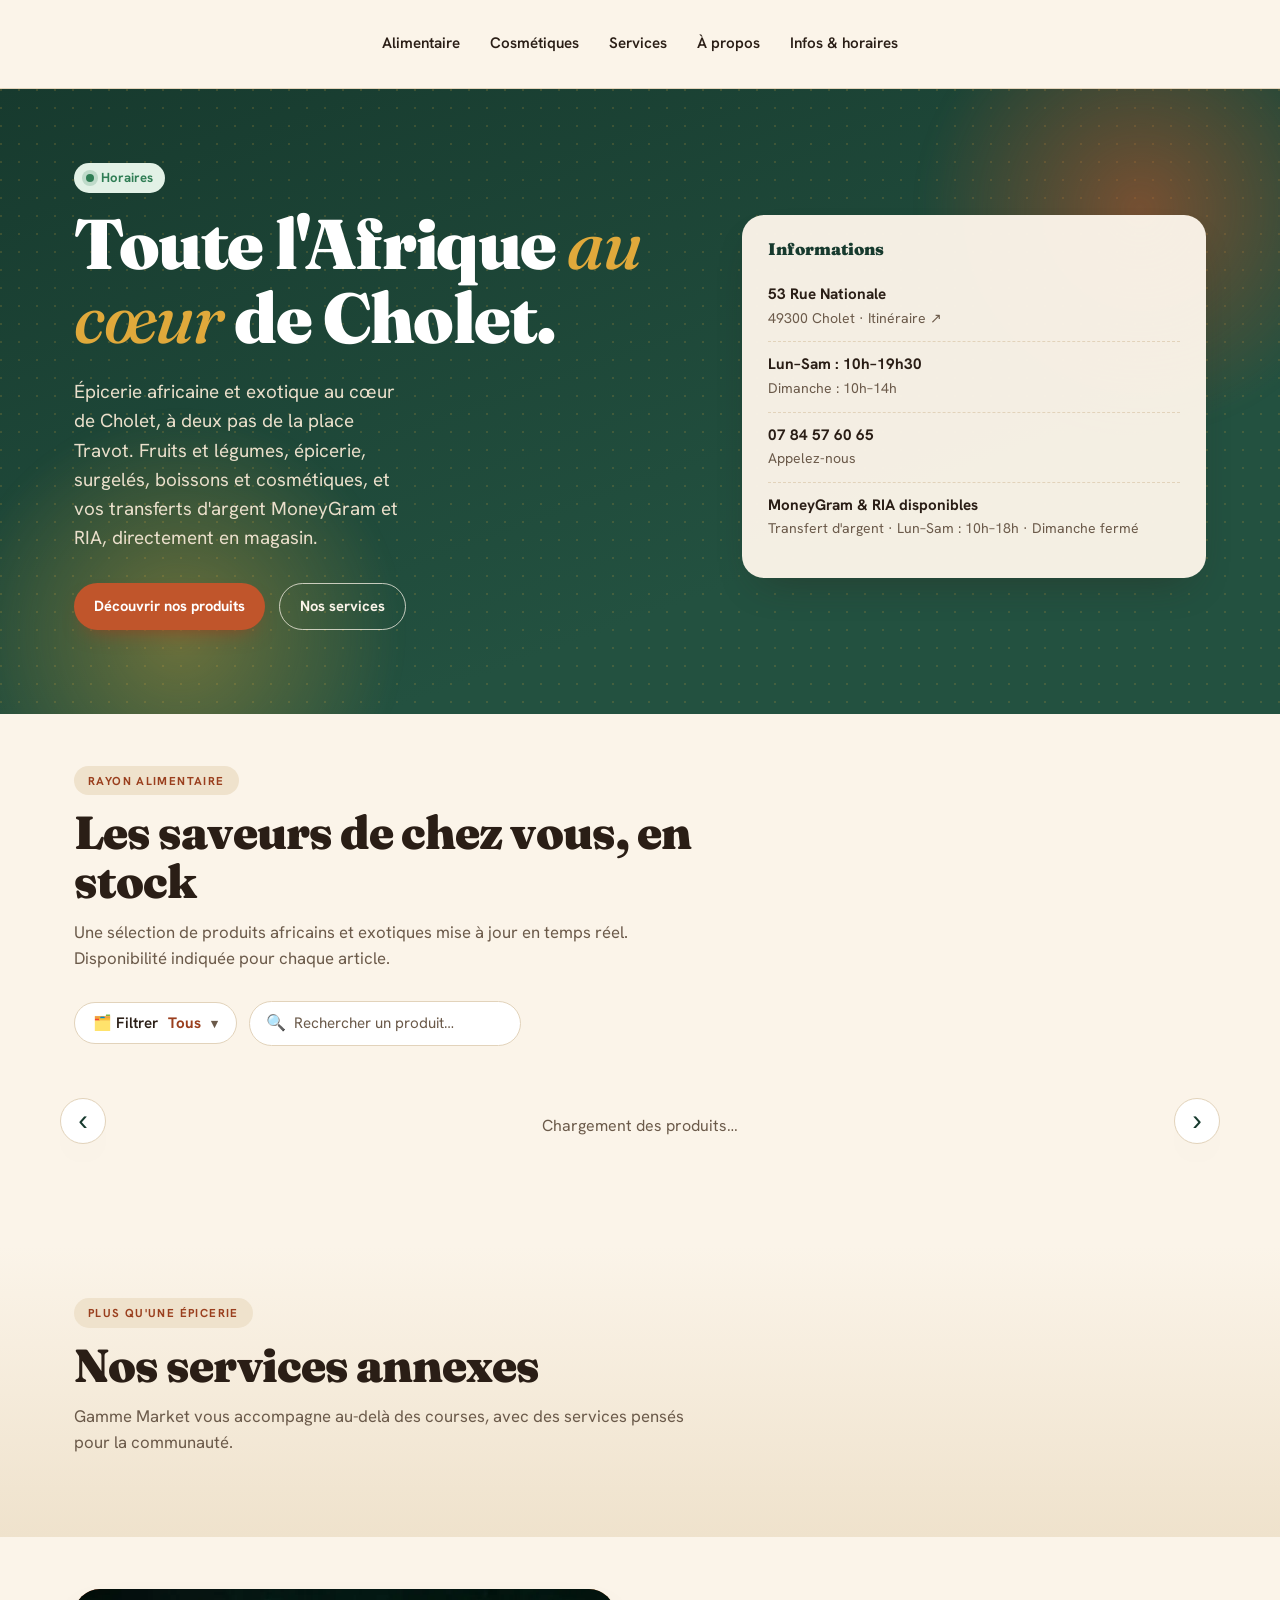
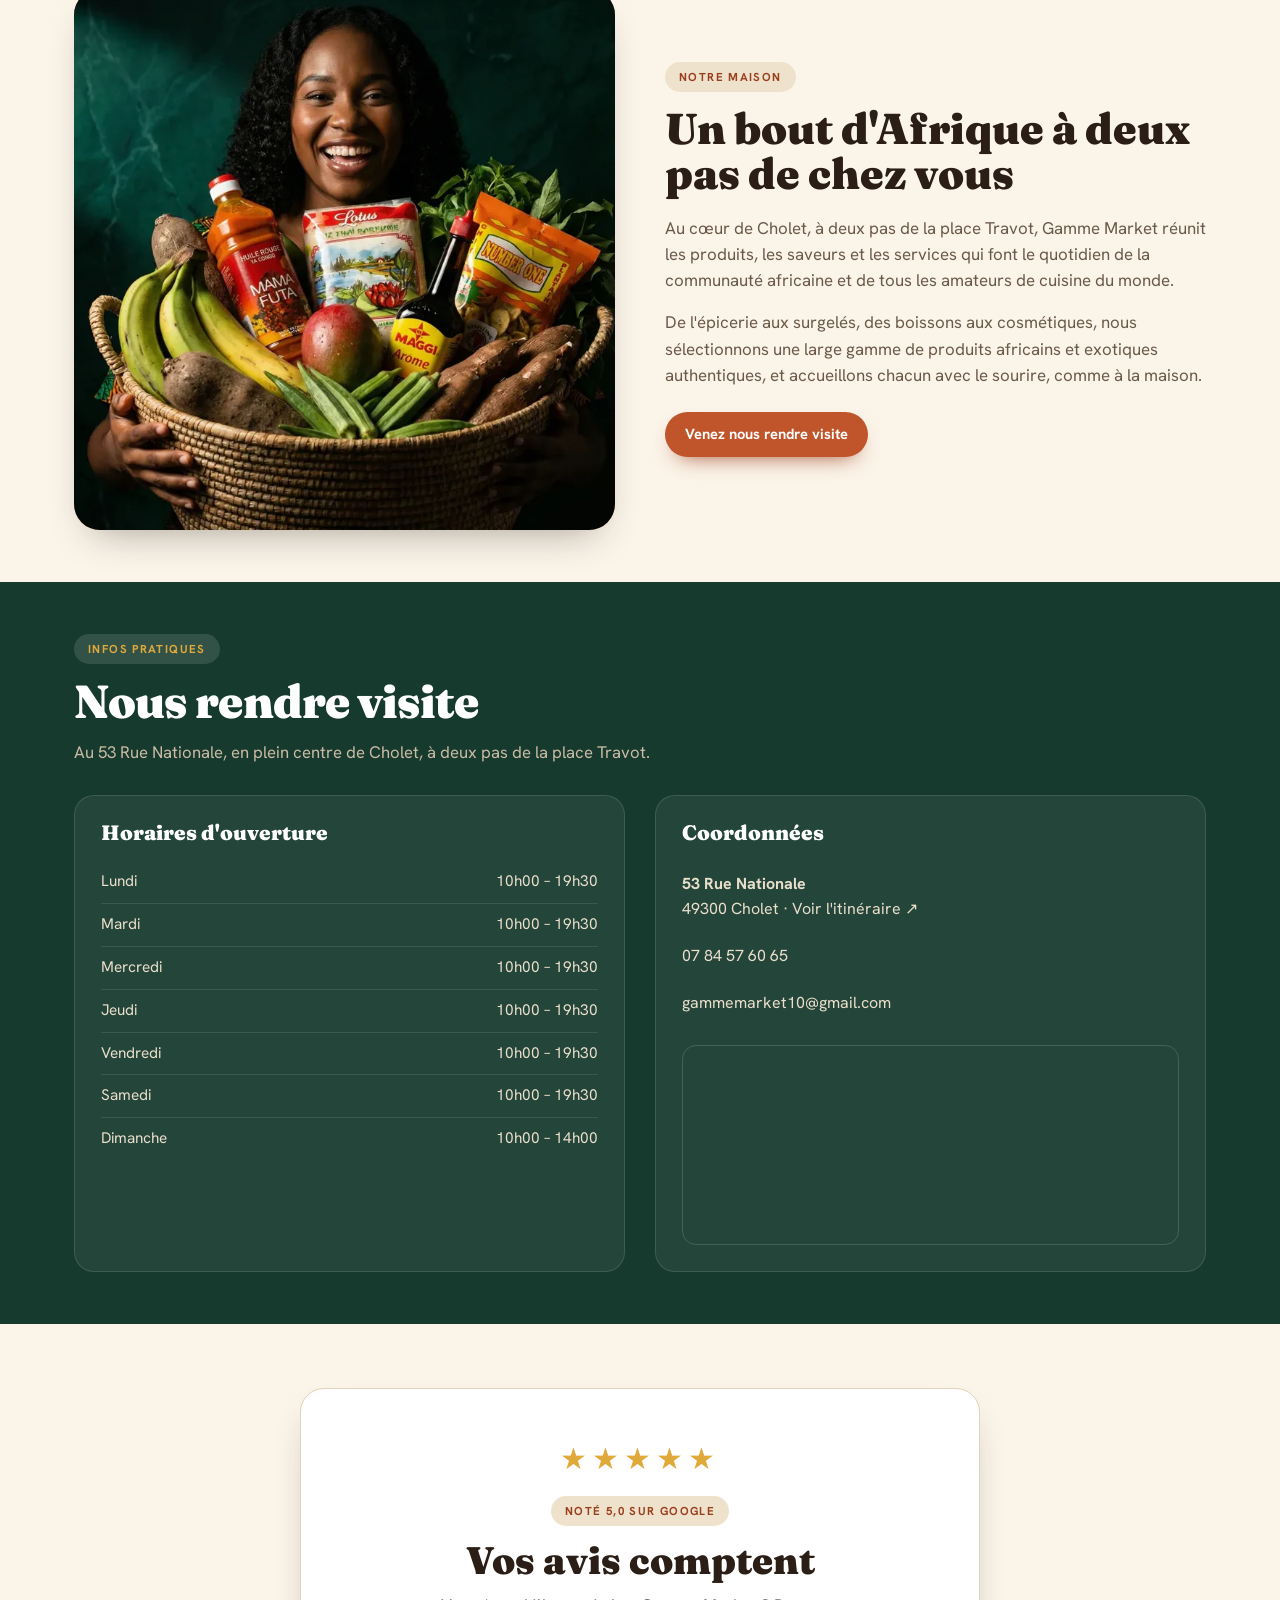
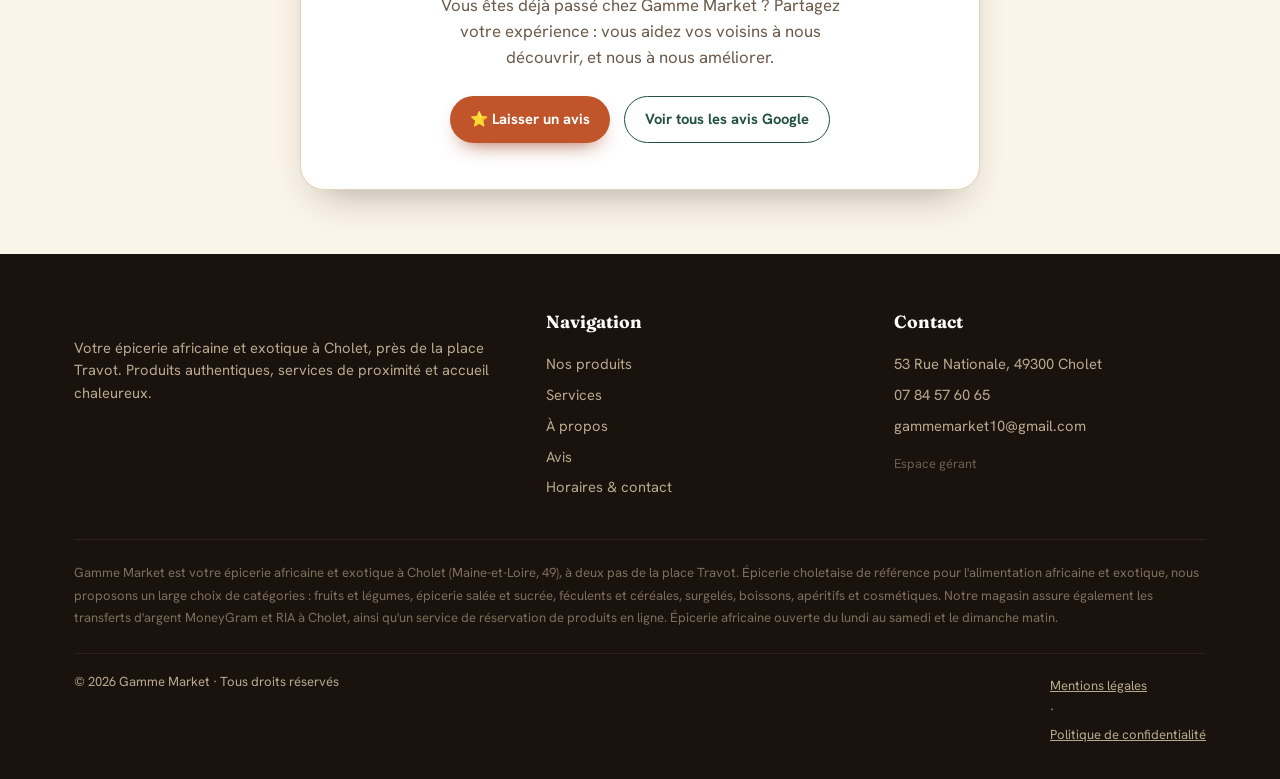
==== commit d7b9b39f: "Update index.html" ====
--- a/index.html
+++ b/index.html
@@ -78,8 +78,8 @@
   <header class="nav">
     <div class="wrap">
       <a href="#" class="logo" aria-label="Gamme Market">
-        <img src="logo-carre.webp" alt="Gamme Market · épicerie africaine et exotique à Cholet" class="logo-square" fetchpriority="high">
-        <img src="logo-paysage.webp" alt="Gamme Market · épicerie africaine et exotique à Cholet" class="logo-landscape" fetchpriority="high">
+        <img src="logo-carre.webp" alt="Gamme Market · épicerie africaine et exotique à Cholet" class="logo-square" fetchpriority="high" onerror="this.style.display='none'">
+        <img src="logo-paysage.webp" alt="Gamme Market · épicerie africaine et exotique à Cholet" class="logo-landscape" fetchpriority="high" onerror="this.style.display='none'">
       </a>
       <nav class="navlinks">
         <a href="#produits">Alimentaire</a>
@@ -265,7 +265,7 @@
     <div class="wrap">
       <div class="foot-grid">
         <div>
-          <a href="#" class="logo footer-logo" style="margin-bottom:14px" aria-label="Gamme Market"><img src="logo-paysage.webp" alt="Gamme Market"></a>
+          <a href="#" class="logo footer-logo" style="margin-bottom:14px" aria-label="Gamme Market"><img src="logo-paysage.webp" alt="Gamme Market" onerror="this.style.display='none'"></a>
           <p>Votre épicerie africaine et exotique à Cholet, près de la place Travot. Produits authentiques, services de proximité et accueil chaleureux.</p>
         </div>
         <div>
@@ -458,8 +458,8 @@
       const swapLogo = (sel, url) => {
         if(!url) return;
         const pre = new Image();
-        pre.onload = () => document.querySelectorAll(sel).forEach(i => { i.src = url; });
-        pre.src = url;   // on n'échange que lorsque la nouvelle image est chargée
+        pre.onload = () => document.querySelectorAll(sel).forEach(i => { i.src = url; i.style.display = ''; });
+        pre.src = url;   // on n'échange (et on réaffiche) que lorsque la nouvelle image est chargée
       };
       swapLogo('.logo-square', map.logo_carre);
       swapLogo('.logo-landscape, .footer-logo img', map.logo_paysage);
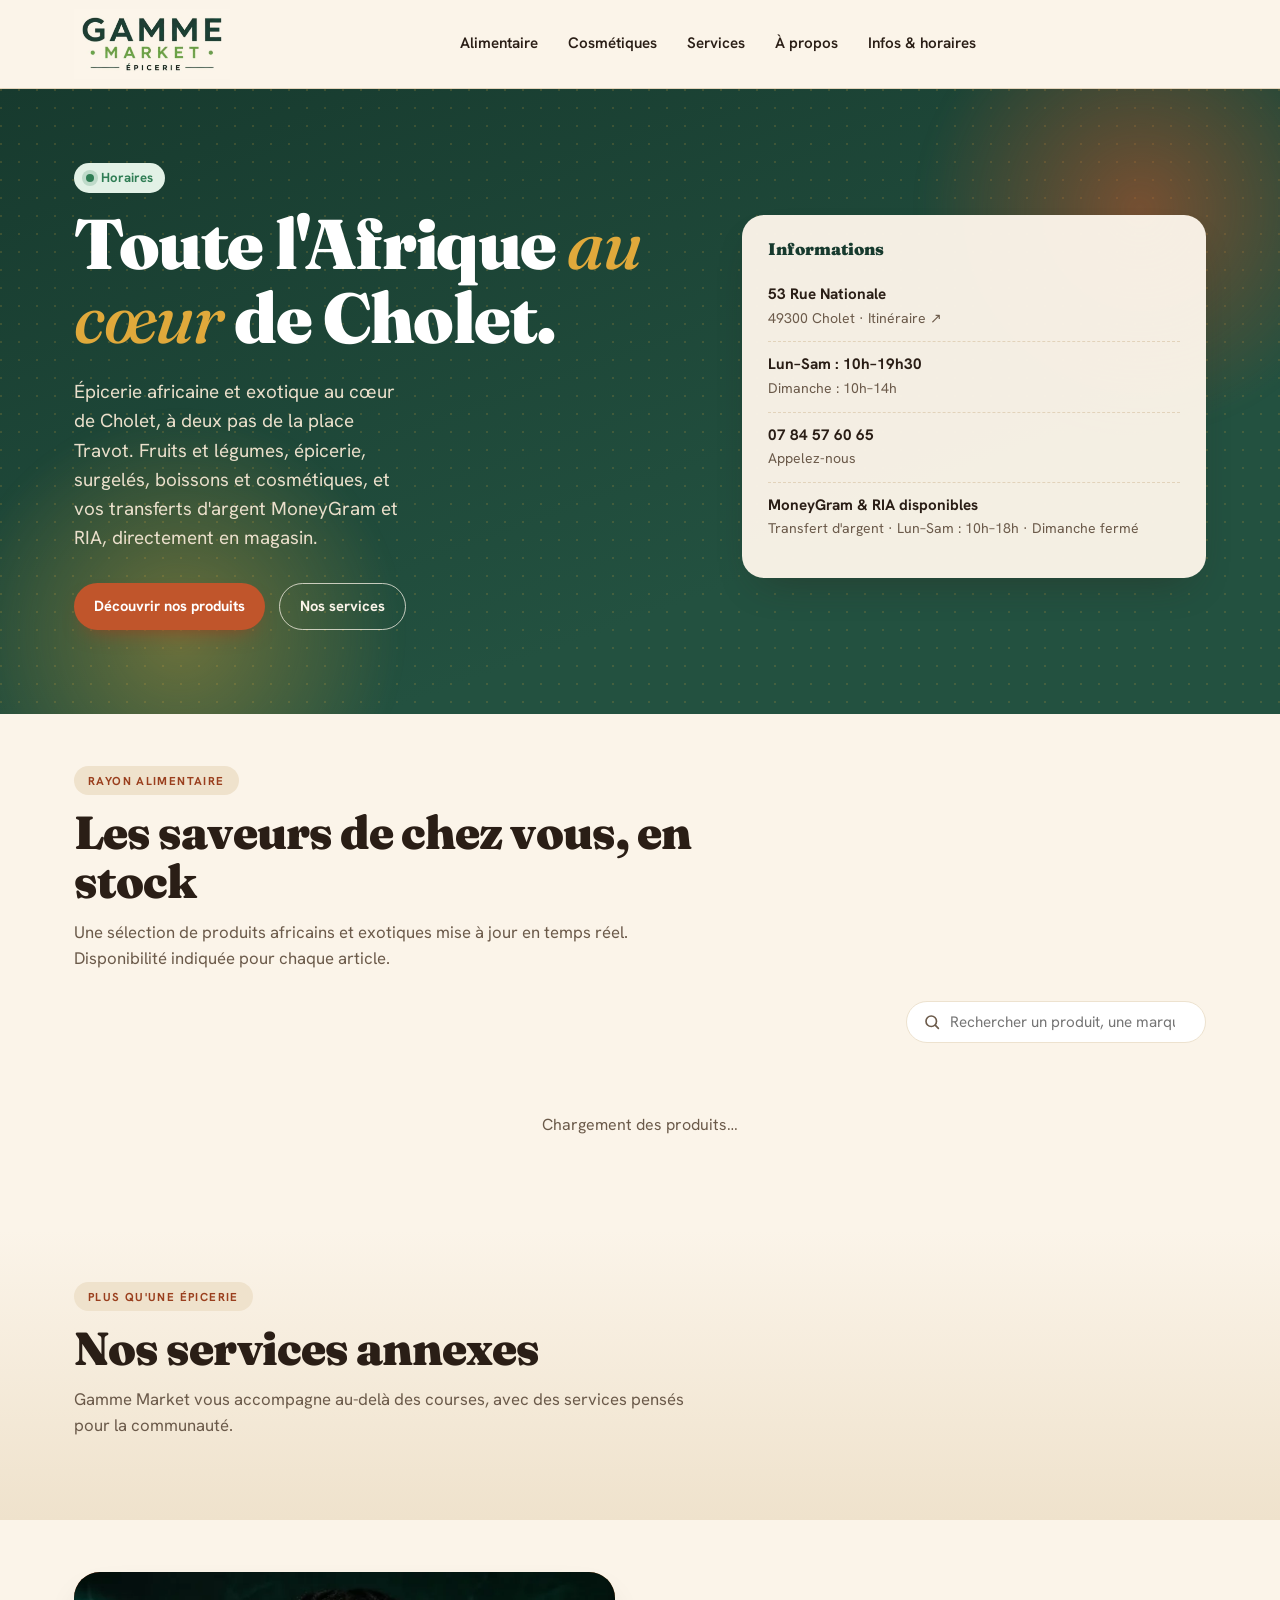
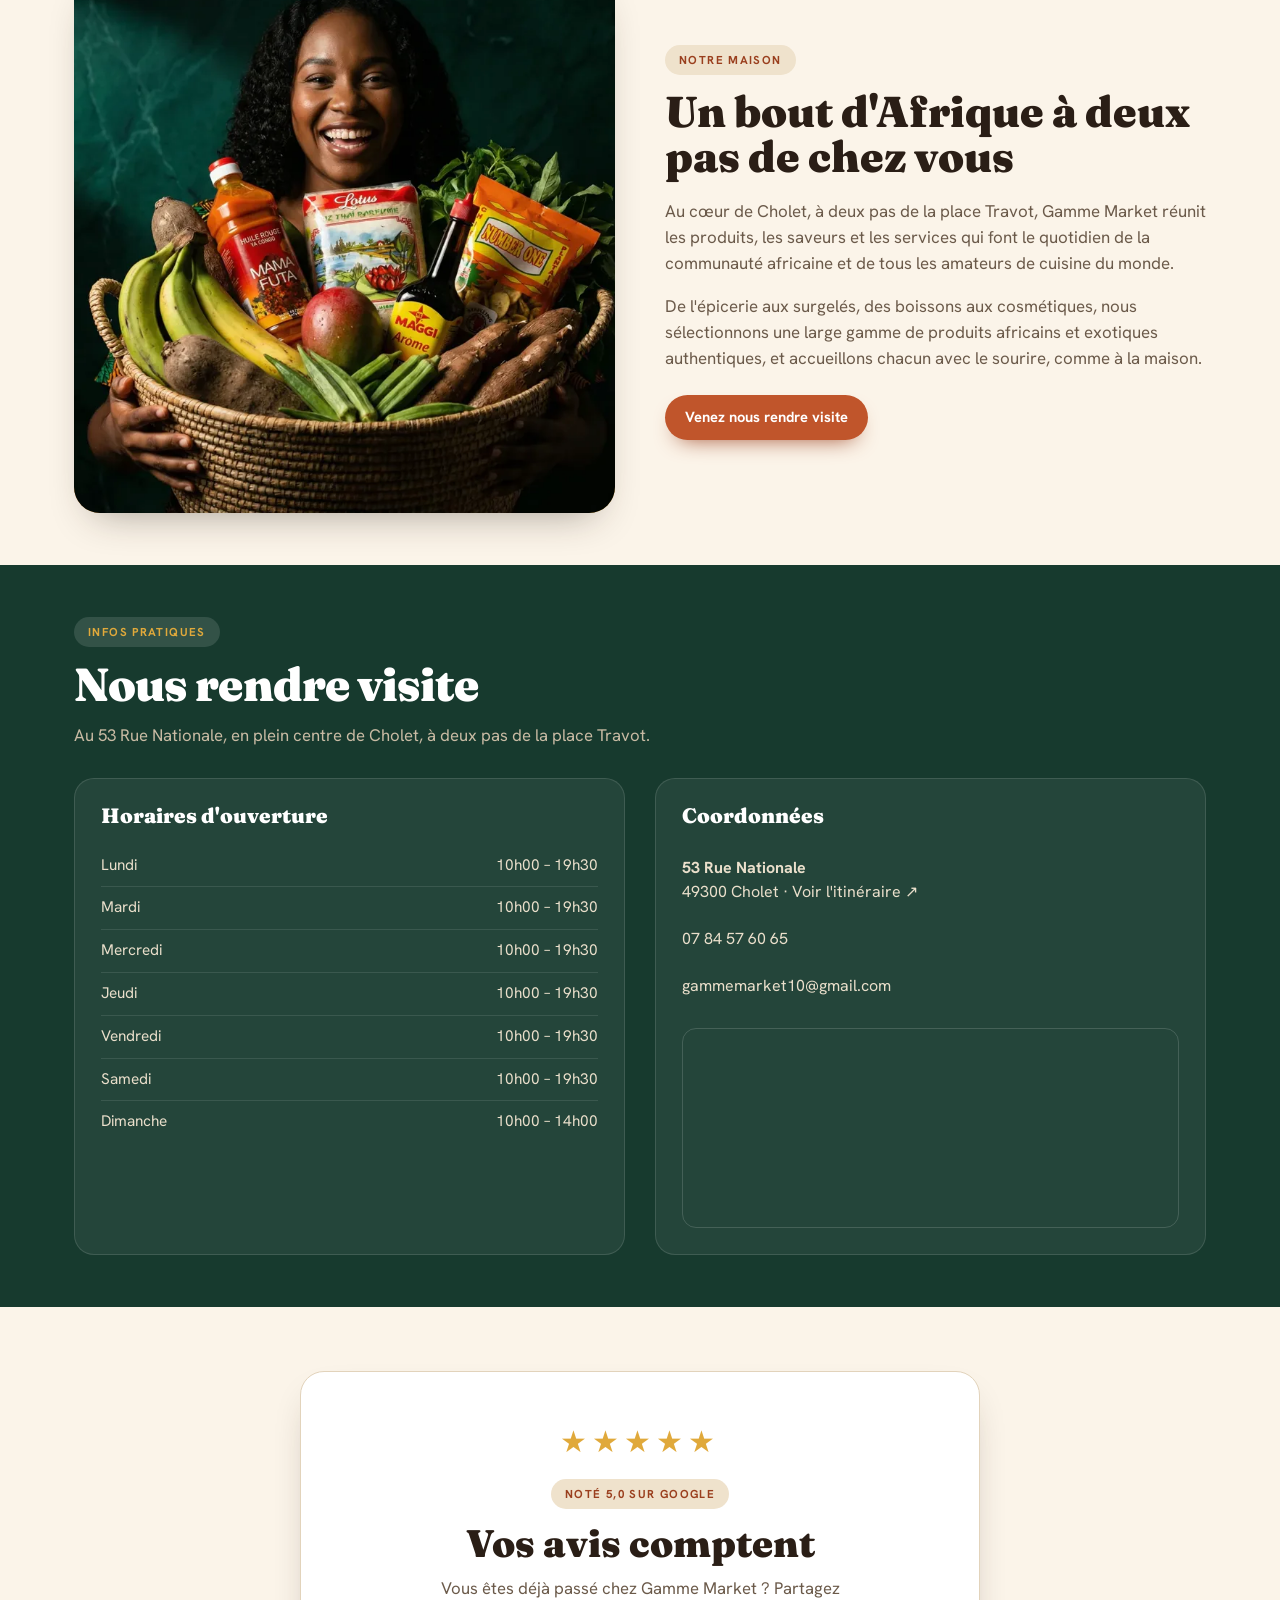
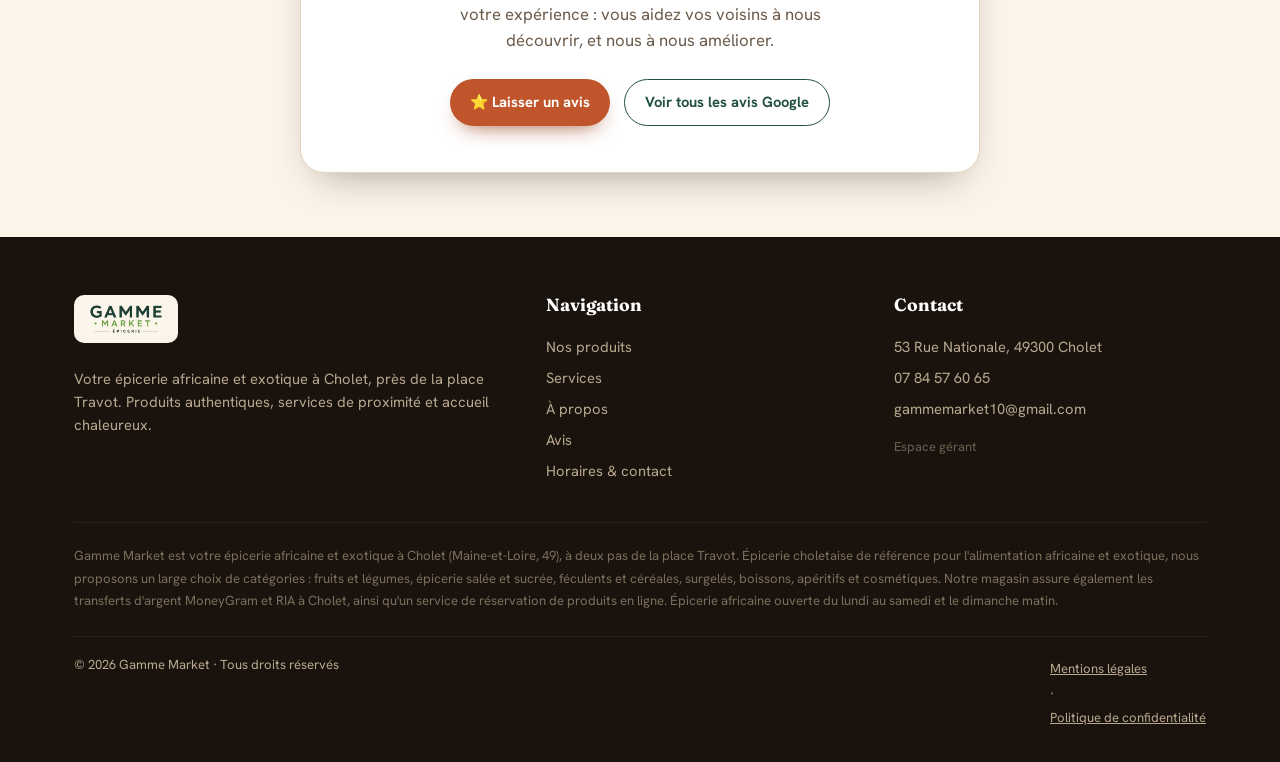
==== commit 30df91f2: "Refonte des rayons et de la liste de courses (aperçu) - Pastilles de rayons avec photo à la place du" ====
--- a/index.html
+++ b/index.html
@@ -15,6 +15,7 @@
 <meta name="geo.position" content="47.0586;-0.8793">
 <meta name="ICBM" content="47.0586, -0.8793">
 <link rel="canonical" href="https://www.gammemarket-cholet.fr/">
+<link rel="icon" href="/favicon.ico" sizes="any">
 <link rel="icon" type="image/png" href="favicon.png">
 <link rel="icon" type="image/webp" href="logo-carre.webp">
 <link rel="apple-touch-icon" href="apple-touch-icon.png">
@@ -62,6 +63,7 @@
   window.va = window.va || function () { (window.vaq = window.vaq || []).push(arguments); };
 </script>
 <script defer src="/_vercel/insights/script.js"></script>
+<script defer src="/_vercel/speed-insights/script.js"></script>
 
 <!-- ============ Microsoft Clarity (cartes de chaleur, enregistrements) ============ -->
 <!-- Remplace COLLE_TON_ID_CLARITY_ICI par l'identifiant de ton projet Clarity -->
@@ -132,27 +134,14 @@
         <h2>Les saveurs de chez vous, en stock</h2>
         <p>Une sélection de produits africains et exotiques mise à jour en temps réel. Disponibilité indiquée pour chaque article.</p>
       </div>
-      <div class="prod-toolbar">
-        <div class="toolbar-left">
-          <div class="filter-wrap">
-            <button class="filter-btn" id="filterBtn" onclick="toggleFilter()" aria-haspopup="true">
-              <span>🗂️ Filtrer</span><span class="filter-current" id="filterCurrent">Tous</span><span class="caret">▾</span>
-            </button>
-            <div class="filter-menu" id="filterMenu"></div>
-          </div>
-          <div class="prod-search">
-            <span>🔍</span>
-            <input type="text" id="searchFood" class="search-input" placeholder="Rechercher un produit…" oninput="onSearch(this.value)" aria-label="Rechercher un produit">
-          </div>
-        </div>
-        <span class="result-count" id="resultCount"></span>
-      </div>
-      <div class="carousel">
-        <button class="car-arrow prev" id="carPrev" onclick="scrollCar(-1)" aria-label="Produits précédents">‹</button>
-        <div class="car-track" id="prodGrid"><div class="loading">Chargement des produits…</div></div>
-        <button class="car-arrow next" id="carNext" onclick="scrollCar(1)" aria-label="Produits suivants">›</button>
-      </div>
-      <p class="swipe-hint">← Faites glisser pour parcourir les produits →</p>
+      <div class="shop-bar">
+        <div class="chips" id="chips-food" aria-label="Rayons"></div>
+        <label class="shop-search">
+          <svg viewBox="0 0 24 24" width="18" height="18" fill="none" stroke="currentColor" stroke-width="2.2" stroke-linecap="round" aria-hidden="true"><circle cx="11" cy="11" r="7"/><line x1="20.5" y1="20.5" x2="16.6" y2="16.6"/></svg>
+          <input type="search" id="searchFood" placeholder="Rechercher un produit, une marque…" oninput="shelfSearch('food', this.value)" aria-label="Rechercher un produit alimentaire">
+        </label>
+      </div>
+      <div class="shop-body" id="shop-food"><div class="loading">Chargement des produits…</div></div>
     </div>
   </section>
 
@@ -163,27 +152,14 @@
         <h2>Cosmétiques, produits &amp; accessoires beauté</h2>
         <p>Beurre de karité, savon noir, soins capillaires et accessoires : prenez soin de vous avec nos produits authentiques.</p>
       </div>
-      <div class="prod-toolbar">
-        <div class="toolbar-left">
-          <div class="filter-wrap">
-            <button class="filter-btn" id="filterBtnB" onclick="toggleBeautyFilter()" aria-haspopup="true">
-              <span>🗂️ Filtrer</span><span class="filter-current" id="filterCurrentB">Tous</span><span class="caret">▾</span>
-            </button>
-            <div class="filter-menu" id="filterMenuB"></div>
-          </div>
-          <div class="prod-search">
-            <span>🔍</span>
-            <input type="text" id="searchBeauty" class="search-input" placeholder="Rechercher un produit…" oninput="onBeautySearch(this.value)" aria-label="Rechercher un produit beauté">
-          </div>
-        </div>
-        <span class="result-count" id="resultCountB"></span>
-      </div>
-      <div class="carousel">
-        <button class="car-arrow prev" onclick="scrollCar(-1,'beauteGrid')" aria-label="Produits précédents">‹</button>
-        <div class="car-track" id="beauteGrid"></div>
-        <button class="car-arrow next" onclick="scrollCar(1,'beauteGrid')" aria-label="Produits suivants">›</button>
-      </div>
-      <p class="swipe-hint">← Faites glisser pour parcourir →</p>
+      <div class="shop-bar">
+        <div class="chips" id="chips-beauty" aria-label="Rayons"></div>
+        <label class="shop-search">
+          <svg viewBox="0 0 24 24" width="18" height="18" fill="none" stroke="currentColor" stroke-width="2.2" stroke-linecap="round" aria-hidden="true"><circle cx="11" cy="11" r="7"/><line x1="20.5" y1="20.5" x2="16.6" y2="16.6"/></svg>
+          <input type="search" id="searchBeauty" placeholder="Rechercher un soin, une marque…" oninput="shelfSearch('beauty', this.value)" aria-label="Rechercher un produit beauté">
+        </label>
+      </div>
+      <div class="shop-body" id="shop-beauty"><div class="loading">Chargement des produits…</div></div>
     </div>
   </section>
 
@@ -307,6 +283,23 @@
     <div id="reserveBody"></div>
   </div>
 </div>
+
+<!-- Modale panier de réservation -->
+<div class="modal-overlay drawer" id="cartModal" onclick="if(event.target===this)closeCart()">
+  <div class="modal cart-modal" role="dialog" aria-modal="true" aria-labelledby="cartTitle">
+    <button class="modal-close" onclick="closeCart()" aria-label="Fermer">✕</button>
+    <h3 class="modal-title" id="cartTitle">Ma liste de courses</h3>
+    <div id="cartBody"></div>
+  </div>
+</div>
+
+<!-- Barre "Ma liste de courses" -->
+<button class="cart-bar" id="cartBar" onclick="openCart()" hidden aria-label="Voir ma liste de courses">
+  <span class="cb-count" id="cbCount">0</span>
+  <span class="cb-label">Ma liste de courses</span>
+  <span class="cb-total" id="cbTotal"></span>
+  <span class="cb-cta">Voir</span>
+</button>
 
 <button class="totop" id="toTop" onclick="window.scrollTo({top:0,behavior:'smooth'})" aria-label="Revenir en haut">↑</button>
 
@@ -330,117 +323,182 @@
     return {label:"En stock", badge:"b-in"};
   }
   function eur(n){ return Number(n).toFixed(2).replace('.',',') + ' €'; }
-
-  function buildFoodCats(){
-    const set = [...new Set(foodProducts.map(p=>p.category).filter(Boolean))]
-      .sort((a,b)=>a.localeCompare(b,'fr'));
-    cats = ["Tous", ...set];
-    if(!cats.includes(activeCat)) activeCat = "Tous";
-  }
-  function renderFilters(){
-    document.getElementById('filterMenu').innerHTML = cats.map(c=>
-      `<button class="filter-opt ${c===activeCat?'active':''}" onclick="setCat('${c.replace(/'/g,"\\'")}')">${c}</button>`).join('');
-    document.getElementById('filterCurrent').textContent = activeCat;
-  }
-  function toggleFilter(){ document.getElementById('filterMenu').classList.toggle('open'); }
-  function setCat(c){
-    activeCat=c; searchQuery="";
-    const si=document.getElementById('searchFood'); if(si) si.value="";
-    document.getElementById('filterMenu').classList.remove('open');
-    renderFilters(); renderGrid();
-  }
-
-  function productCard(p){
+  // Échappement défensif : les champs produits/services viennent de la base (import catalogue inclus).
+  function esc(s){ return (s==null?'':String(s)).replace(/&/g,'&amp;').replace(/</g,'&lt;').replace(/>/g,'&gt;').replace(/"/g,'&quot;').replace(/'/g,'&#39;'); }
+  function escJs(s){ return (s==null?'':String(s)).replace(/\\/g,'\\\\').replace(/'/g,"\\'").replace(/</g,'\\x3c').replace(/\r?\n/g,' '); }
+
+  /* ===== Rayons façon grande surface : pastilles, étagères, grille ===== */
+  const PAGE = 24, RAIL_MAX = 12;
+  const reduceMotion = !!(window.matchMedia && window.matchMedia('(prefers-reduced-motion: reduce)').matches);
+  const shelves = {
+    food:   { list:()=>foodProducts,   cat:'Tous', q:'', limit:PAGE, all:'Tous les rayons', section:'produits', search:'searchFood' },
+    beauty: { list:()=>beautyProducts, cat:'Tous', q:'', limit:PAGE, all:'Toute la beauté', section:'beaute',   search:'searchBeauty' }
+  };
+  const isKg = u => /\bkg\b/i.test(u||'');
+  const showUnit = u => !!u && !isKg(u) && !/pi[eè]ce/i.test(u);   // « Le kg » est déjà sur l'étiquette, « À la pièce » est le cas par défaut
+  const ORDER = ['fruits','epicerie salee','feculents','huiles','surgeles','epicerie sucree','boissons','aperitifs','conserves','bebe','cosmetiques','beaute'];
+  const rank = c => { const n = norm(c); const i = ORDER.findIndex(k=>n.includes(k)); return i<0 ? 99 : i; };
+  const ICON = {
+    grid:  '<svg viewBox="0 0 24 24" width="22" height="22" fill="none" stroke="currentColor" stroke-width="2" stroke-linejoin="round" aria-hidden="true"><rect x="3.5" y="3.5" width="7" height="7" rx="1.5"/><rect x="13.5" y="3.5" width="7" height="7" rx="1.5"/><rect x="3.5" y="13.5" width="7" height="7" rx="1.5"/><rect x="13.5" y="13.5" width="7" height="7" rx="1.5"/></svg>',
+    left:  '<svg viewBox="0 0 24 24" width="18" height="18" fill="none" stroke="currentColor" stroke-width="2.4" stroke-linecap="round" stroke-linejoin="round" aria-hidden="true"><polyline points="15 18 9 12 15 6"/></svg>',
+    right: '<svg viewBox="0 0 24 24" width="18" height="18" fill="none" stroke="currentColor" stroke-width="2.4" stroke-linecap="round" stroke-linejoin="round" aria-hidden="true"><polyline points="9 18 15 12 9 6"/></svg>',
+    plus:  '<svg viewBox="0 0 24 24" width="20" height="20" fill="none" stroke="currentColor" stroke-width="2.6" stroke-linecap="round" aria-hidden="true"><line x1="12" y1="5" x2="12" y2="19"/><line x1="5" y1="12" x2="19" y2="12"/></svg>',
+    minus: '<svg viewBox="0 0 24 24" width="18" height="18" fill="none" stroke="currentColor" stroke-width="2.6" stroke-linecap="round" aria-hidden="true"><line x1="5" y1="12" x2="19" y2="12"/></svg>',
+    trash: '<svg viewBox="0 0 24 24" width="17" height="17" fill="none" stroke="currentColor" stroke-width="2.1" stroke-linecap="round" stroke-linejoin="round" aria-hidden="true"><path d="M4 7h16M9 7V4.5h6V7M6.5 7l1 13h9l1-13"/></svg>'
+  };
+  const jsArg = s => esc(escJs(s));   // chaîne sûre dans un onclick="...('…')"
+
+  function priceHtml(p){
+    if(!(p.price>0)) return '<span class="tile-ask">Prix en magasin</span>';
+    const [e,c] = Number(p.price).toFixed(2).split('.');
+    return `<span class="pe">${e}</span><span class="pc">,${c}</span><span class="pcur">€</span>${isKg(p.unit)?'<span class="pkg">le kg</span>':''}`;
+  }
+  function inCart(id){ return cart.find(it=>it.id===id); }
+  function qtyLabel(it){ return isKg(it.unit) ? `${it.qty} kg` : String(it.qty); }
+  function ctrlHtml(p){
+    const it = inCart(p.id), nm = esc(p.name);
+    if(!it) return `<button class="add" type="button" onclick="quickAdd(${p.id})" aria-label="Ajouter ${nm} à ma liste">${ICON.plus}</button>`;
+    return `<div class="step" role="group" aria-label="Quantité de ${nm}">
+        <button type="button" onclick="quickStep(${p.id},-1)" aria-label="${it.qty===1?'Retirer de ma liste':'Un de moins'}">${it.qty===1?ICON.trash:ICON.minus}</button>
+        <span aria-live="polite">${qtyLabel(it)}</span>
+        <button type="button" onclick="quickStep(${p.id},1)" aria-label="Un de plus">${ICON.plus}</button>
+      </div>`;
+  }
+  function tile(p){
     const s = statusOf(p.qty);
-    const qtyTxt = p.qty>0 ? `<span class="unit" style="font-size:.75rem">· ${p.qty} en rayon</span>` : "";
-    const visual = p.image_url ? `<img src="${p.image_url}" alt="${p.name} · Gamme Market épicerie africaine Cholet" class="thumb-img" loading="lazy">` : `<span class="thumb-emoji">${p.emoji||'🛒'}</span>`;
-    const priceTxt = (p.price && p.price>0) ? eur(p.price) : 'Prix en magasin';
-    return `<article class="prod" onclick="openReserve(${p.id})">
-        <div class="thumb ${p.image_url?'has-photo':''}" style="${p.image_url?'':'background:'+(p.color||'#EFE2CC')}">${visual}<span class="cat-tag">${p.category}</span></div>
-        <div class="body">
-          <h4>${p.name}</h4>
-          <span class="unit">${p.unit||''} ${qtyTxt}</span>
-          <div class="foot"><span class="price ${(p.price&&p.price>0)?'':'price-ask'}">${priceTxt}</span><span class="badge ${s.badge}">${s.label}</span></div>
-          <button class="reserve-btn" type="button">Mettre de côté</button>
-        </div></article>`;
-  }
-
-  function renderGrid(){
-    const list = searchQuery
-      ? foodProducts.filter(p=>p.name.toLowerCase().includes(searchQuery))
-      : foodProducts.filter(p=>activeCat==="Tous"||p.category===activeCat);
-    const grid = document.getElementById('prodGrid');
-    document.getElementById('resultCount').textContent =
-      list.length ? `${list.length} produit${list.length>1?'s':''}` : "";
-    if(!list.length){ grid.innerHTML = '<div class="loading">Aucun produit ne correspond à votre recherche.</div>'; return; }
-    grid.innerHTML = list.map(productCard).join('');
-    grid.scrollTo({left:0});
-  }
-
-  /* ---- Filtres & recherche : section Cosmétiques & Beauté ---- */
-  let beautyCats = ["Tous"];
-  let activeBeautyCat = "Tous";
-  let beautySearch = "";
-  function buildBeautyCats(){
-    const set = [...new Set(beautyProducts.map(p=>p.category).filter(Boolean))]
-      .sort((a,b)=>a.localeCompare(b,'fr'));
-    beautyCats = ["Tous", ...set];
-    if(!beautyCats.includes(activeBeautyCat)) activeBeautyCat = "Tous";
-  }
-  function renderBeautyFilters(){
-    const menu = document.getElementById('filterMenuB');
-    if(!menu) return;
-    menu.innerHTML = beautyCats.map(c=>
-      `<button class="filter-opt ${c===activeBeautyCat?'active':''}" onclick="setBeautyCat('${c.replace(/'/g,"\\'")}')">${c}</button>`).join('');
-    document.getElementById('filterCurrentB').textContent = activeBeautyCat;
-  }
-  function toggleBeautyFilter(){ document.getElementById('filterMenuB').classList.toggle('open'); }
-  function setBeautyCat(c){
-    activeBeautyCat = c; beautySearch = "";
-    const si = document.getElementById('searchBeauty'); if(si) si.value = "";
-    document.getElementById('filterMenuB').classList.remove('open');
-    renderBeautyFilters(); renderBeauty();
-  }
-  function onBeautySearch(v){ beautySearch = v.toLowerCase().trim(); renderBeauty(); }
-
-  function renderBeauty(){
-    const sec = document.getElementById('beaute');
-    const grid = document.getElementById('beauteGrid');
-    if(!sec || !grid) return;
-    if(!beautyProducts.length){ sec.style.display='none'; return; }
-    sec.style.display = '';
-    const list = beautySearch
-      ? beautyProducts.filter(p=>p.name.toLowerCase().includes(beautySearch))
-      : beautyProducts.filter(p=>activeBeautyCat==="Tous"||p.category===activeBeautyCat);
-    const rc = document.getElementById('resultCountB');
-    if(rc) rc.textContent = list.length ? `${list.length} produit${list.length>1?'s':''}` : "";
-    if(!list.length){ grid.innerHTML = '<div class="loading">Aucun produit ne correspond à votre recherche.</div>'; return; }
-    grid.innerHTML = list.map(productCard).join('');
-    grid.scrollTo({left:0});
-  }
-
-  // Carrousel : flèches (ordinateur), le swipe fonctionne nativement sur mobile
+    const flag = s.badge==='b-in' ? '' : `<span class="tile-flag ${s.badge}">${s.label}</span>`;
+    const media = p.image_url
+      ? `<img src="${esc(p.image_url)}" alt="${esc(p.name)} · Gamme Market Cholet" loading="lazy" decoding="async">`
+      : `<span class="tile-emoji" style="background:${esc(p.color||'#EFE2CC')}">${esc(p.emoji||'🛒')}</span>`;
+    return `<article class="tile${inCart(p.id)?' is-in':''}" data-tile="${p.id}">
+        <div class="tile-top">
+          <button class="tile-media" type="button" onclick="openReserve(${p.id})" aria-label="Voir ${esc(p.name)}">${media}</button>
+          ${flag}
+          <div class="tile-ctrl" data-ctrl="${p.id}">${ctrlHtml(p)}</div>
+        </div>
+        <div class="tile-price">${priceHtml(p)}</div>
+        <h4 class="tile-name">${esc(p.name)}</h4>
+        ${showUnit(p.unit)?`<span class="tile-unit">${esc(p.unit)}</span>`:''}
+      </article>`;
+  }
+  function refreshCtrl(id){
+    const p = allProducts.find(x=>x.id===id); if(!p) return;
+    const on = !!inCart(id);
+    document.querySelectorAll(`[data-ctrl="${id}"]`).forEach(el=>{ el.innerHTML = ctrlHtml(p); });
+    document.querySelectorAll(`[data-tile="${id}"]`).forEach(el=>el.classList.toggle('is-in', on));
+  }
+  function refreshAllCtrls(){ document.querySelectorAll('[data-ctrl]').forEach(el=>refreshCtrl(Number(el.dataset.ctrl))); }
+  function quickAdd(id){
+    const p = allProducts.find(x=>x.id===id); if(!p) return;
+    const ex = inCart(id);
+    if(ex) ex.qty += 1;
+    else cart.push({ id:p.id, name:p.name, unit:p.unit, price:p.price, emoji:p.emoji, color:p.color, image_url:p.image_url, qty:1 });
+    saveCart(); updateCartButton(true); refreshCtrl(id);
+  }
+  function quickStep(id, d){
+    const i = cart.findIndex(it=>it.id===id); if(i<0) return;
+    cart[i].qty += d; if(cart[i].qty<=0) cart.splice(i,1);
+    saveCart(); updateCartButton(d>0); refreshCtrl(id);
+  }
+
+  function catsOf(key){
+    const m = new Map();
+    shelves[key].list().forEach(p=>{
+      if(!p.category) return;
+      if(!m.has(p.category)) m.set(p.category, { name:p.category, n:0, img:p.image_url });
+      m.get(p.category).n++;
+    });
+    return [...m.values()].sort((a,b)=> rank(a.name)-rank(b.name) || b.n-a.n);
+  }
+  function renderChips(key){
+    const sh = shelves[key], el = document.getElementById('chips-'+key); if(!el) return;
+    const chip = (val, label, n, img) => {
+      const on = sh.cat===val && !sh.q;
+      return `<button type="button" class="chip${on?' is-on':''}" aria-pressed="${on}" onclick="setShelfCat('${key}','${jsArg(val)}')">
+          <span class="chip-ic">${img?`<img src="${esc(img)}" alt="" loading="lazy" decoding="async">`:ICON.grid}</span>
+          <span class="chip-txt">${esc(label)}</span><span class="chip-n">${n}</span>
+        </button>`;
+    };
+    el.innerHTML = chip('Tous', sh.all, sh.list().length, '') + catsOf(key).map(c=>chip(c.name, c.name, c.n, c.img)).join('');
+  }
+  function filtered(key){
+    const sh = shelves[key], list = sh.list();
+    if(sh.q){ const q = norm(sh.q); return list.filter(p=> norm(p.name).includes(q) || norm(p.category).includes(q)); }
+    return sh.cat==='Tous' ? list : list.filter(p=>p.category===sh.cat);
+  }
+  function railHtml(key, c, i){
+    const items = shelves[key].list().filter(p=>p.category===c.name);
+    const id = `rail-${key}-${i}`, more = items.length - RAIL_MAX, val = jsArg(c.name);
+    return `<section class="rail" aria-label="${esc(c.name)}">
+        <header class="rail-head">
+          <h3>${esc(c.name)} <span>${c.n}</span></h3>
+          <div class="rail-nav">
+            <button type="button" onclick="scrollCar(-1,'${id}')" aria-label="Produits précédents">${ICON.left}</button>
+            <button type="button" onclick="scrollCar(1,'${id}')" aria-label="Produits suivants">${ICON.right}</button>
+          </div>
+          <button type="button" class="rail-all" onclick="setShelfCat('${key}','${val}')">Tout voir</button>
+        </header>
+        <div class="rail-track" id="${id}">
+          ${items.slice(0,RAIL_MAX).map(tile).join('')}
+          ${more>0?`<button type="button" class="rail-more" onclick="setShelfCat('${key}','${val}')"><b>+${more}</b><span>autres produits dans ce rayon</span></button>`:''}
+        </div>
+      </section>`;
+  }
+  function renderShelf(key){
+    const sh = shelves[key], body = document.getElementById('shop-'+key); if(!body) return;
+    const sec = document.getElementById(sh.section);
+    if(key==='beauty' && sec) sec.style.display = sh.list().length ? '' : 'none';
+    renderChips(key);
+    if(!sh.q && sh.cat==='Tous'){ body.innerHTML = catsOf(key).map((c,i)=>railHtml(key,c,i)).join(''); return; }
+    const list = filtered(key);
+    const title = sh.q ? `Résultats pour « ${esc(sh.q)} »` : esc(sh.cat);
+    const head = `<div class="grid-head">
+        <button type="button" class="back" onclick="setShelfCat('${key}','Tous')">${ICON.left}<span>${esc(sh.all)}</span></button>
+        <h3>${title} <span>${list.length} produit${list.length>1?'s':''}</span></h3>
+      </div>`;
+    if(!list.length){
+      body.innerHTML = head + `<div class="empty"><p>Aucun produit ne correspond à « ${esc(sh.q)} ».</p><p>Essayez un autre mot, ou parcourez les rayons.</p><button type="button" class="btn ghost" onclick="setShelfCat('${key}','Tous')">Voir tous les rayons</button></div>`;
+      return;
+    }
+    const shown = list.slice(0, sh.limit), rest = list.length - shown.length;
+    body.innerHTML = head + `<div class="tile-grid">${shown.map(tile).join('')}</div>` +
+      (rest>0 ? `<div class="more-wrap"><button type="button" class="more" onclick="shelfMore('${key}')">Afficher ${Math.min(rest,PAGE)} produits de plus</button><span>${shown.length} sur ${list.length}</span></div>` : '');
+  }
+  function setShelfCat(key, cat){
+    const sh = shelves[key]; sh.cat = cat; sh.q = ''; sh.limit = PAGE;
+    const si = document.getElementById(sh.search); if(si) si.value = '';
+    renderShelf(key);
+    const bar = document.getElementById('chips-'+key); if(!bar) return;
+    const box = bar.closest('.shop-bar');
+    if(box && box.getBoundingClientRect().top < 90) box.scrollIntoView({ block:'start', behavior: reduceMotion?'auto':'smooth' });
+    const on = bar.querySelector('.chip.is-on');
+    if(on) bar.scrollTo({ left: on.offsetLeft - (bar.clientWidth - on.clientWidth)/2, behavior: reduceMotion?'auto':'smooth' });
+  }
+  let searchTimer;
+  function shelfSearch(key, v){
+    clearTimeout(searchTimer);
+    searchTimer = setTimeout(()=>{ const sh = shelves[key]; sh.q = v.trim(); sh.limit = PAGE; renderShelf(key); }, 160);
+  }
+  function shelfMore(key){ shelves[key].limit += PAGE; renderShelf(key); }
+
+  // Défilement des étagères (flèches sur ordinateur, glisser sur mobile)
   function scrollCar(dir, trackId){
-    const t = document.getElementById(trackId || 'prodGrid');
-    if(!t) return;
-    t.scrollBy({ left: dir * Math.min(t.clientWidth*0.85, 540), behavior:'smooth' });
+    const t = document.getElementById(trackId); if(!t) return;
+    t.scrollBy({ left: dir * Math.min(t.clientWidth*0.85, 620), behavior: reduceMotion?'auto':'smooth' });
   }
 
   async function loadProducts(){
     const { data, error } = await sb.from('products')
       .select('*').eq('visible', true).order('sort_order', {ascending:true});
     if(error){
-      document.getElementById('prodGrid').innerHTML =
-        '<div class="loading">⚠️ Impossible de charger les produits. Vérifie la configuration Supabase (config.js).</div>';
+      document.getElementById('shop-food').innerHTML =
+        '<div class="loading">Les produits ne se chargent pas pour le moment. Rechargez la page dans quelques instants.</div>';
       console.error(error); return;
     }
     allProducts = data || [];
     foodProducts   = allProducts.filter(p=>!isBeauty(p.category));
     beautyProducts = allProducts.filter(p=> isBeauty(p.category));
-    buildFoodCats();
-    renderFilters(); renderGrid();
-    buildBeautyCats();
-    renderBeautyFilters(); renderBeauty();
+    renderShelf('food'); renderShelf('beauty');
   }
   loadProducts();
   initSettingsThenServices();
@@ -492,14 +550,14 @@
     grid.querySelectorAll('.svc-transfer').forEach(n=>n.remove());
     const html = servicesData.map((s,i)=>{
       const logo = TRANSFER_LOGOS[s.id];
-      const icHtml = logo ? `<div class="ic ic-logo"><img src="${logo}" alt="${s.name} · transfert d'argent à Cholet"></div>` : `<div class="ic">💸</div>`;
+      const icHtml = logo ? `<div class="ic ic-logo"><img src="${esc(logo)}" alt="${esc(s.name)} · transfert d'argent à Cholet"></div>` : `<div class="ic">💸</div>`;
       const desc = TRANSFER_DESC[s.id] || "Transfert d'argent international en magasin.";
       const badge = s.available
         ? '<span class="svc-status ok">● Disponible</span>'
         : '<span class="svc-status off">● Indisponible</span>';
       return `<div class="svc svc-transfer ${i===0?'feat':''} ${s.available?'':'is-off'}">
         ${icHtml}
-        <h3>${s.name} ${badge}</h3>
+        <h3>${esc(s.name)} ${badge}</h3>
         <p>${desc}</p>
         <p class="svc-hours">${s.hours||''}</p>
       </div>`;
@@ -574,8 +632,6 @@
   applyStoreHours();
   setInterval(updateOpenPill, 60000);
 
-  // Recherche de produits
-  function onSearch(v){ searchQuery = v.toLowerCase().trim(); renderGrid(); }
 
   // Menu mobile (hamburger)
   function toggleMenu(){
@@ -592,6 +648,23 @@
   const WHATSAPP_GERANT = "33784576065"; // n° du gérant (format international, sans + ni 0)
   const RESERVATION_WEBHOOK = ""; // URL du webhook Make pour l'envoi AUTOMATIQUE (laisser vide tant que non configuré)
   let reserveProduct = null;
+
+  // ===== Panier de réservation =====
+  let cart = [];
+  try { cart = JSON.parse(localStorage.getItem('gm_cart')||'[]') || []; } catch(e){ cart = []; }
+  function saveCart(){ try { localStorage.setItem('gm_cart', JSON.stringify(cart)); } catch(e){} }
+  const WA_SVG = '<svg viewBox="0 0 32 32" fill="currentColor" aria-hidden="true"><path d="M16 .5C7.4.5.5 7.4.5 16c0 2.8.7 5.4 2 7.7L.5 31.5l8-2.1c2.2 1.2 4.8 1.9 7.5 1.9 8.6 0 15.5-6.9 15.5-15.5S24.6.5 16 .5zm0 28.3c-2.4 0-4.7-.6-6.7-1.8l-.5-.3-4.8 1.3 1.3-4.7-.3-.5c-1.3-2.1-2-4.5-2-7 0-7.2 5.9-13.1 13.1-13.1S29.1 8.8 29.1 16 23.2 28.8 16 28.8zm7.2-9.8c-.4-.2-2.3-1.1-2.7-1.3-.4-.1-.6-.2-.9.2-.3.4-1 1.3-1.2 1.5-.2.2-.4.3-.8.1-.4-.2-1.7-.6-3.2-2-1.2-1.1-2-2.4-2.2-2.8-.2-.4 0-.6.2-.8.2-.2.4-.4.5-.7.2-.2.2-.4.4-.6.1-.3 0-.5 0-.7-.1-.2-.9-2.1-1.2-2.9-.3-.7-.5-.6-.8-.6h-.7c-.2 0-.6.1-1 .5-.3.4-1.3 1.3-1.3 3.1s1.3 3.6 1.5 3.9c.2.3 2.6 4 6.3 5.6.9.4 1.6.6 2.1.8.9.3 1.7.2 2.3.1.7-.1 2.3-.9 2.6-1.8.3-.9.3-1.6.2-1.8-.1-.2-.3-.3-.7-.4z"/></svg>';
+  function estimateLine(it){ return (it.price>0) ? it.price*it.qty : null; }   // estimation indicative
+  function cartTotal(){ let sum=0, unknown=false; cart.forEach(it=>{ const l=estimateLine(it); if(l==null) unknown=true; else sum+=l; }); return {sum, unknown}; }
+  function updateCartButton(bump){
+    const bar=document.getElementById('cartBar'); if(!bar) return;
+    const n=cart.length;
+    bar.hidden = !n; document.body.classList.toggle('has-cart', !!n);
+    const c=document.getElementById('cbCount'); if(c) c.textContent=n;
+    const t=document.getElementById('cbTotal'); if(t){ const {sum}=cartTotal(); t.textContent = sum>0 ? '~ '+eur(sum) : ''; }
+    if(bump && n && !reduceMotion){ bar.classList.remove('bump'); void bar.offsetWidth; bar.classList.add('bump'); }
+  }
+  updateCartButton();
 
   function openReserve(id){
     const p = allProducts.find(x=>x.id===id); if(!p) return;
@@ -599,37 +672,41 @@
     const s = statusOf(p.qty);
     const epuise = p.qty<=0;
     const photoBlock = p.image_url
-      ? `<div class="modal-photo" onclick="zoomPhoto('${p.image_url}')"><img src="${p.image_url}" alt="${p.name} · Gamme Market Cholet"><span class="zoom-hint">🔍 Agrandir</span></div>`
-      : `<div class="modal-photo is-emoji" style="background:${p.color||'#EFE2CC'}">${p.emoji||'🛒'}</div>`;
+      ? `<div class="modal-photo" onclick="zoomPhoto('${escJs(p.image_url)}')"><img src="${esc(p.image_url)}" alt="${esc(p.name)} · Gamme Market Cholet"><span class="zoom-hint"><svg viewBox="0 0 24 24" width="15" height="15" fill="none" stroke="currentColor" stroke-width="2.2" stroke-linecap="round" stroke-linejoin="round"><circle cx="11" cy="11" r="7"/><line x1="21" y1="21" x2="16.65" y2="16.65"/></svg> Agrandir</span></div>`
+      : `<div class="modal-photo is-emoji" style="background:${esc(p.color||'#EFE2CC')}">${esc(p.emoji||'🛒')}</div>`;
     document.getElementById('reserveBody').innerHTML = `
       ${photoBlock}
-      <h3 class="modal-title">${p.name}</h3>
-      <div class="modal-sub"><span class="unit">${p.unit||''} · ${(p.price&&p.price>0)?eur(p.price):'Prix en magasin'}</span> <span class="badge ${s.badge}">${s.label}</span></div>
-      <p class="modal-intro">Réservez ce produit : il sera <b>mis de côté pendant 1h</b>. Votre demande part directement au magasin par WhatsApp.</p>
-      <div class="modal-field"><label>Votre nom</label>
-        <input type="text" id="resName" placeholder="Ex : Awa Diallo">
-      </div>
-      <div class="modal-field"><label>Quantité souhaitée</label>
-        <div class="qty-row">
-          <input type="number" id="resQty" min="1" value="1">
-          <select id="resUnit">
-            <option value="unité(s)">unité(s)</option>
-            <option value="grammes">grammes</option>
-            <option value="kg">kg</option>
-          </select>
-        </div>
-      </div>
-      <div class="modal-field"><label>Votre numéro de téléphone</label>
-        <input type="tel" id="resPhone" placeholder="XX XX XX XX XX">
-        <small>Au cas où le produit ne serait plus disponible, le magasin vous prévient.</small>
+      <h3 class="modal-title">${esc(p.name)}</h3>
+      <div class="modal-sub"><span class="unit">${esc(p.unit||'')} · ${(p.price&&p.price>0)?eur(p.price):'Prix en magasin'}</span> <span class="badge ${s.badge}">${s.label}</span></div>
+      <p class="modal-intro">Ajoutez ce produit à votre liste de courses. Vous validez la réservation à la fin, et tout est mis de côté <b>pendant 1h</b>.</p>
+      <div class="modal-field"><label for="resQty">Quantité souhaitée${isKg(p.unit)?' (en kg)':''}</label>
+        <input type="number" id="resQty" min="1" step="1" value="${inCart(p.id)?inCart(p.id).qty:1}" inputmode="numeric" class="qty-solo">
       </div>
       <div class="modal-err" id="resErr"></div>
-      <label class="modal-consent"><input type="checkbox" id="resConsent"><span>J'accepte que mon numéro soit utilisé uniquement par Gamme Market pour me contacter en cas de retard ou d'imprévu concernant ma mise de côté. Il n'est pas utilisé à d'autres fins, ni transmis à des tiers, et est supprimé une fois la réservation traitée. <a href="/politique-confidentialite" target="_blank" rel="noopener">Politique de confidentialité</a>.</span></label>
-      <p class="modal-wa-note">📲 En validant, <b>WhatsApp s'ouvre</b> avec votre message déjà rédigé. Appuyez bien sur <b>« Envoyer »</b> pour que votre réservation soit prise en compte par le magasin.</p>
-      <button class="btn modal-submit" onclick="sendReserve()">Réserver via WhatsApp</button>
-      ${epuise?'<p class="modal-note">Ce produit est actuellement épuisé : votre demande sera traitée dès réapprovisionnement.</p>':''}`;
+      <button class="btn modal-submit" onclick="addToCart()">${inCart(p.id)?'Mettre à jour ma liste':'Ajouter à ma liste'}</button>
+      ${epuise?'<p class="modal-note">Ce produit est actuellement épuisé : votre demande sera notée pour le réapprovisionnement.</p>':''}`;
     document.getElementById('reserveModal').classList.add('open');
     document.body.style.overflow='hidden';
+  }
+  function addToCart(){
+    const p = reserveProduct; if(!p) return;
+    const qty = parseInt(document.getElementById('resQty').value,10)||0;
+    const err = document.getElementById('resErr');
+    if(qty<1){ err.textContent='Indiquez une quantité d\'au moins 1.'; err.classList.add('show'); return; }
+    const ex = inCart(p.id);
+    if(ex) ex.qty = qty;   // la fiche fixe la quantité exacte
+    else cart.push({ id:p.id, name:p.name, unit:p.unit, price:p.price, emoji:p.emoji, color:p.color, image_url:p.image_url, qty });
+    saveCart(); updateCartButton(true); refreshCtrl(p.id);
+    document.getElementById('reserveBody').innerHTML = `
+      <div class="modal-success">
+        <div class="ok">✓</div>
+        <h3>Ajouté à votre liste</h3>
+        <p><b>${esc(p.name)}</b> · ${qtyLabel({unit:p.unit, qty})}</p>
+        <div class="cart-confirm-actions">
+          <button class="btn ghost" onclick="closeReserve()">Continuer mes courses</button>
+          <button class="btn" onclick="closeReserve();openCart()">Voir ma liste (${cart.length})</button>
+        </div>
+      </div>`;
   }
   function closeReserve(){
     document.getElementById('reserveModal').classList.remove('open');
@@ -640,62 +717,117 @@
     document.getElementById('photoZoom').classList.add('open');
   }
   function closeZoom(){ document.getElementById('photoZoom').classList.remove('open'); }
-  async function sendReserve(){
-    const name = document.getElementById('resName').value.trim();
-    const qty = parseInt(document.getElementById('resQty').value)||0;
-    const unit = document.getElementById('resUnit').value;
-    const phone = document.getElementById('resPhone').value.trim();
-    const err = document.getElementById('resErr');
+  function openCart(){ renderCart(); document.getElementById('cartModal').classList.add('open'); document.body.style.overflow='hidden'; }
+  function closeCart(){ document.getElementById('cartModal').classList.remove('open'); document.body.style.overflow=''; }
+  function changeQty(i,d){ if(!cart[i]) return; const id=cart[i].id; cart[i].qty+=d; if(cart[i].qty<=0) cart.splice(i,1); saveCart(); updateCartButton(); renderCart(); refreshCtrl(id); }
+  function removeItem(i){ if(!cart[i]) return; const id=cart[i].id; cart.splice(i,1); saveCart(); updateCartButton(); renderCart(); refreshCtrl(id); }
+  const pad2 = n => String(n).padStart(2,'0');
+  function pickupSlots(){
+    const slots=['Dès que possible'];
+    for(let h=10; h<=18; h++) slots.push(pad2(h)+'h00');
+    return slots;
+  }
+  let chosenSlot = 'Dès que possible';
+  function pickSlot(v){ chosenSlot = v; }
+  function renderCart(){
+    const body=document.getElementById('cartBody'); if(!body) return;
+    if(!cart.length){
+      body.innerHTML='<div class="cart-empty"><p>Votre liste est vide.</p><p>Appuyez sur + sous un produit pour l\'ajouter.</p><button type="button" class="btn" onclick="closeCart()">Parcourir les rayons</button></div>';
+      return;
+    }
+    const lines=cart.map((it,i)=>{
+      const l=estimateLine(it);
+      const thumb = it.image_url ? `<img src="${esc(it.image_url)}" alt="" loading="lazy">` : `<span>${esc(it.emoji||'🛒')}</span>`;
+      return `<li class="rc-line">
+          <span class="rc-thumb">${thumb}</span>
+          <div class="rc-info">
+            <b>${esc(it.name)}</b>
+            <span>${it.price>0 ? eur(it.price)+(isKg(it.unit)?' le kg':' l\'unité') : 'Prix en magasin'}</span>
+            <div class="rc-step" role="group" aria-label="Quantité de ${esc(it.name)}">
+              <button type="button" onclick="changeQty(${i},-1)" aria-label="${it.qty===1?'Retirer de ma liste':'Un de moins'}">${it.qty===1?ICON.trash:ICON.minus}</button>
+              <span>${qtyLabel(it)}</span>
+              <button type="button" onclick="changeQty(${i},1)" aria-label="Un de plus">${ICON.plus}</button>
+            </div>
+          </div>
+          <span class="rc-amt">${l==null?'<em>en magasin</em>':eur(l)}</span>
+        </li>`;
+    }).join('');
+    const {sum,unknown}=cartTotal();
+    const n=cart.reduce((a,it)=>a+it.qty,0);
+    const today=new Date().toLocaleDateString('fr-FR',{weekday:'long',day:'numeric',month:'long'});
+    const slots=pickupSlots().map(v=>`<label class="slot"><input type="radio" name="pickup" value="${v}" ${v===chosenSlot?'checked':''} onchange="pickSlot(this.value)"><span>${v}</span></label>`).join('');
+    body.innerHTML = `
+      <div class="receipt">
+        <div class="rc-head">
+          <strong>Gamme Market</strong>
+          <span>53 Rue Nationale, 49300 Cholet</span>
+          <span>Liste du ${today}</span>
+        </div>
+        <ul class="rc-lines">${lines}</ul>
+        <div class="rc-sub"><span>${n} article${n>1?'s':''} · ${cart.length} produit${cart.length>1?'s':''}</span></div>
+        <div class="rc-total"><span>Total estimé</span><strong>~ ${eur(sum)}</strong></div>
+        <p class="rc-note">Prix indicatif : les produits au poids sont pesés en magasin.${unknown?' Les produits « prix en magasin » ne sont pas comptés.':''}</p>
+      </div>
+      <div class="checkout">
+        <fieldset class="slots">
+          <legend>Créneau de retrait</legend>
+          <div class="slot-row">${slots}</div>
+          <small>Vos produits sont mis de côté <b>pendant 1h</b> à partir du créneau choisi.</small>
+        </fieldset>
+        <div class="modal-field"><label for="cartName">Votre nom</label><input type="text" id="cartName" autocomplete="name" placeholder="Ex : Awa Diallo"></div>
+        <div class="modal-field"><label for="cartPhone">Votre numéro de téléphone</label><input type="tel" id="cartPhone" autocomplete="tel" inputmode="tel" placeholder="XX XX XX XX XX"><small>Le magasin vous prévient en cas d'indisponibilité.</small></div>
+        <div class="modal-err" id="cartErr" role="alert"></div>
+        <label class="modal-consent"><input type="checkbox" id="cartConsent"><span>J'accepte que mon numéro soit utilisé uniquement par Gamme Market pour me contacter au sujet de ma réservation. Il n'est pas utilisé à d'autres fins, ni transmis à des tiers, et est supprimé une fois la réservation traitée. <a href="/politique-confidentialite" target="_blank" rel="noopener">Politique de confidentialité</a>.</span></label>
+        <button class="btn modal-submit btn-wa" onclick="sendCart()"><span class="wa-ico">${WA_SVG}</span> Envoyer ma réservation sur WhatsApp</button>
+        <p class="checkout-note">WhatsApp s'ouvre avec votre liste déjà rédigée : appuyez sur «&nbsp;Envoyer&nbsp;» pour que le magasin la reçoive.</p>
+      </div>`;
+  }
+  async function sendCart(){
+    const name=(document.getElementById('cartName').value||'').trim();
+    const phone=(document.getElementById('cartPhone').value||'').trim();
+    const pickEl=document.querySelector('input[name="pickup"]:checked'); const pickup=pickEl?pickEl.value:chosenSlot;
+    const consent=document.getElementById('cartConsent');
+    const err=document.getElementById('cartErr');
+    if(!cart.length){ err.textContent='Votre liste est vide.'; err.classList.add('show'); return; }
     if(!name){ err.textContent='Indiquez votre nom.'; err.classList.add('show'); return; }
-    if(qty<=0){ err.textContent='Indiquez une quantité valide.'; err.classList.add('show'); return; }
     if(phone.replace(/\D/g,'').length<8){ err.textContent='Indiquez un numéro de téléphone valide.'; err.classList.add('show'); return; }
-    const consent = document.getElementById('resConsent');
     if(!consent || !consent.checked){ err.textContent='Merci de cocher la case de consentement pour continuer.'; err.classList.add('show'); return; }
-
-    const btn = document.querySelector('.modal-submit');
-    if(btn){ btn.disabled=true; btn.textContent='Envoi…'; }
-    const data = { nom:name, produit:reserveProduct.name, produit_id:reserveProduct.id, quantite:qty, unite:unit, telephone:phone };
-
-    // 1) On enregistre la réservation en base : le gérant ne perd JAMAIS une commande,
-    //    même si le client ne va pas au bout (visible ensuite dans le back-office).
-    try { await sb.from('reservations').insert(data); } catch(e){ console.warn('reservations:', e); }
+    const btn=document.querySelector('#cartModal .modal-submit'); if(btn){ btn.disabled=true; btn.textContent='Envoi…'; }
+
+    // 1) Enregistrement en base (une ligne par produit) : le gérant ne perd jamais une commande.
+    const rows=cart.map(it=>({ nom:name, produit:it.name, produit_id:it.id, quantite:it.qty, unite:it.unit||'', telephone:phone, heure_recup:pickup }));
+    try { await sb.from('reservations').insert(rows); } catch(e){ console.warn('reservations:', e); }
 
     // 2) Notification du gérant
-    let auto = false;
+    let auto=false;
     if(RESERVATION_WEBHOOK){
-      // Envoi AUTOMATIQUE via Make (le client n'a rien à faire)
-      try {
-        await fetch(RESERVATION_WEBHOOK, {method:'POST', headers:{'Content-Type':'application/json'}, body:JSON.stringify(data)});
-        auto = true;
-      } catch(e){ console.warn('webhook:', e); }
+      try { await fetch(RESERVATION_WEBHOOK, {method:'POST', headers:{'Content-Type':'application/json'}, body:JSON.stringify({nom:name, telephone:phone, heure_recup:pickup, items:cart})}); auto=true; }
+      catch(e){ console.warn('webhook:', e); }
     }
+    const {sum,unknown}=cartTotal();
     if(!auto){
-      // Repli tant que l'envoi auto n'est pas configuré : on ouvre WhatsApp pré-rempli
-      const msg =
-        `Bonjour Gamme Market 👋\n`+
-        `Réservation 1h :\n`+
-        `• Nom : ${name}\n`+
-        `• Produit : ${reserveProduct.name}\n`+
-        `• Quantité : ${qty} ${unit}\n`+
-        `• Numéro : ${phone}`;
+      let msg=`Bonjour Gamme Market 👋\nRéservation (mise de côté 1h) :\n`;
+      cart.forEach(it=>{ const l=estimateLine(it); msg+=`• ${it.name} · ${isKg(it.unit)?qtyLabel(it):'Qté '+it.qty}${l!=null?` (~${eur(l)})`:''}\n`; });
+      msg+=`\nTotal estimé : ~${eur(sum)}${unknown?' (hors produits au prix magasin)':''}\n`;
+      msg+=`Récupération : ${pickup}\nNom : ${name}\nNuméro : ${phone}`;
       window.open('https://wa.me/'+WHATSAPP_GERANT+'?text='+encodeURIComponent(msg), '_blank');
     }
 
-    const successHtml = auto
+    document.getElementById('cartBody').innerHTML = auto
       ? `<div class="modal-success">
           <div class="ok">✓</div>
-          <h3>Merci ${name} !</h3>
-          <p>Votre réservation pour <b>${reserveProduct.name}</b> a été transmise automatiquement au magasin. Le produit est mis de côté pendant 1h. Le magasin vous recontacte au <b>${phone}</b> en cas de rupture.</p>
-          <button class="btn" onclick="closeReserve()">Parfait, merci</button>
+          <h3>Merci ${esc(name)} !</h3>
+          <p>Votre réservation a été transmise au magasin. Vos produits sont mis de côté <b>pendant 1h</b> (${esc(pickup)}). Le magasin vous recontacte au <b>${esc(phone)}</b> en cas d'indisponibilité.</p>
+          <button class="btn" onclick="closeCart()">Parfait, merci</button>
         </div>`
       : `<div class="modal-success">
-          <div class="ok">📲</div>
-          <h3>Plus qu'une étape, ${name} !</h3>
-          <p>WhatsApp vient de s'ouvrir avec votre demande pour <b>${reserveProduct.name}</b>. <b>Appuyez bien sur « Envoyer »</b> dans WhatsApp : sans cette validation, le magasin ne reçoit pas votre réservation.</p>
-          <p class="modal-call">Un doute ou une erreur ? Appelez le magasin au <a href="tel:+33784576065">07 84 57 60 65</a> pour vérifier que votre commande a bien été reçue.</p>
-          <button class="btn" onclick="closeReserve()">C'est envoyé, merci !</button>
+          <div class="ok ok-wa"><span class="wa-ico">${WA_SVG}</span></div>
+          <h3>Plus qu'une étape, ${esc(name)} !</h3>
+          <p>WhatsApp vient de s'ouvrir avec votre réservation. <b>Appuyez bien sur « Envoyer »</b> : sans cette validation, le magasin ne la reçoit pas.</p>
+          <p class="modal-call">Un doute ? Appelez le magasin au <a href="tel:+33784576065">07 84 57 60 65</a>.</p>
+          <button class="btn" onclick="closeCart()">C'est envoyé, merci !</button>
         </div>`;
-    document.getElementById('reserveBody').innerHTML = successHtml;
+    cart=[]; chosenSlot='Dès que possible'; saveCart(); updateCartButton(); refreshAllCtrls();
   }
 
   // Bouton "retour en haut" + ombre du menu collant au défilement
--- a/styles.css
+++ b/styles.css
@@ -277,8 +277,8 @@
 /* ===================== Modale de réservation (click & collect) ===================== */
 .modal-overlay{display:none;position:fixed;inset:0;background:rgba(26,19,13,.55);backdrop-filter:blur(3px);z-index:400;padding:16px;overflow-y:auto}
 .modal-overlay.open{display:flex;align-items:center;justify-content:center}
-.modal{background:var(--bg);border-radius:20px;width:100%;max-width:420px;max-height:calc(100vh - 32px);overflow-y:auto;padding:20px 22px;position:relative;box-shadow:var(--shadow);animation:pop .25s ease;margin:auto}
-.modal-photo{position:relative;width:100%;height:120px;border-radius:14px;overflow:hidden;margin-bottom:11px;background:#fff;display:grid;place-items:center;cursor:zoom-in;border:1px solid var(--line)}
+.modal{background:var(--bg);border-radius:20px;width:100%;max-width:460px;max-height:calc(100vh - 32px);overflow-y:auto;padding:20px 22px;position:relative;box-shadow:var(--shadow);animation:pop .25s ease;margin:auto}
+.modal-photo{position:relative;width:100%;height:190px;border-radius:14px;overflow:hidden;margin-bottom:11px;background:#fff;display:grid;place-items:center;cursor:zoom-in;border:1px solid var(--line)}
 @keyframes pop{from{opacity:0;transform:translateY(14px) scale(.98)}to{opacity:1;transform:none}}
 .modal-close{position:absolute;top:14px;right:14px;width:34px;height:34px;border-radius:50%;border:0;background:var(--sand);color:var(--ink);font-size:1rem;cursor:pointer;z-index:6}
 .modal-close:hover{background:var(--line)}
@@ -359,7 +359,7 @@
 @media(max-width:480px){
   .prod .thumb{height:165px}
   .car-track .prod{flex:0 0 220px;width:220px}
-  .modal-photo{height:110px}
+  .modal-photo{height:160px}
   .modal{padding:18px 18px}
   .modal-title{font-size:1.2rem}
 }
@@ -499,7 +499,237 @@
 .legal-logo .lg2{color:#5a9440}
 
 /* ===== Back-office : logos (connexion + en-tête) ===== */
-.login-logo{margin-bottom:12px}
-.login-logo-img{height:46px;width:auto;display:block}
+.login-logo{margin-bottom:12px;text-align:center}
+.login-logo-img{height:46px;width:auto;display:block;margin:0 auto}
 .bo-brand{display:flex;align-items:center;gap:14px}
 .bo-logo{height:40px;width:auto;display:block;flex:0 0 auto}
+
+/* ===== Login : voir / réinitialiser le mot de passe ===== */
+.pw-wrap{position:relative}
+.pw-wrap input{width:100%;padding-right:46px;box-sizing:border-box}
+.pw-toggle{position:absolute;right:6px;top:50%;transform:translateY(-50%);background:none;border:none;cursor:pointer;color:#9a9384;padding:6px;display:flex;align-items:center;border-radius:8px}
+.pw-toggle:hover{color:#6a6456}
+.pw-toggle.on{color:var(--terra)}
+.link-btn{display:inline-block;background:none;border:none;color:var(--terra);font-family:inherit;font-size:.85rem;cursor:pointer;text-decoration:underline;margin-top:14px;padding:0}
+.link-btn:hover{color:var(--terra-dk)}
+.login-msg{display:none;margin-top:14px;font-size:.85rem;color:#1B5E20;background:#E8F7EE;border:1px solid #BFE6CD;border-radius:10px;padding:9px 12px;line-height:1.45}
+.login-msg.show{display:block}
+
+/* ===== Panier de réservation (site public) ===== */
+.cart-fab{position:fixed;right:20px;bottom:84px;z-index:130;width:56px;height:56px;border-radius:50%;background:var(--terra);color:#fff;border:none;cursor:pointer;display:flex;align-items:center;justify-content:center;box-shadow:0 10px 24px -8px var(--terra-dk);transition:transform .15s}
+.cart-fab:hover{transform:scale(1.06)}
+.cart-fab-count{position:absolute;top:-4px;right:-4px;background:var(--gold);color:#3a2c12;font-size:.72rem;font-weight:800;min-width:20px;height:20px;border-radius:10px;display:flex;align-items:center;justify-content:center;padding:0 5px;border:2px solid var(--bg)}
+.cart-modal{max-width:450px}
+.cart-empty{text-align:center;color:var(--muted);padding:24px 0;line-height:1.6}
+.cart-item{display:flex;align-items:center;gap:10px;flex-wrap:wrap;padding:11px 0;border-bottom:1px solid var(--line)}
+.cart-item-main{flex:1 1 140px;min-width:0}
+.cart-item-main b{display:block;font-size:.92rem;line-height:1.2}
+.cart-item-meta{font-size:.75rem;color:var(--muted)}
+.cart-qty{display:flex;align-items:center;gap:6px;background:#fff;border:1px solid var(--line);border-radius:100px;padding:3px 6px}
+.cart-qty button{width:24px;height:24px;border:none;background:var(--sand);border-radius:50%;cursor:pointer;font-size:1rem;line-height:1;color:var(--terra-dk)}
+.cart-qty span{font-size:.8rem;font-weight:700;min-width:56px;text-align:center;white-space:nowrap}
+.cart-line{font-weight:700;font-size:.85rem;white-space:nowrap;min-width:52px;text-align:right}
+.cart-del{background:none;border:none;color:var(--muted);cursor:pointer;font-size:1rem;padding:2px 4px}
+.cart-del:hover{color:#b3261e}
+.cart-total{display:flex;justify-content:space-between;align-items:baseline;font-family:'Fraunces',serif;font-weight:900;font-size:1.15rem;margin-top:12px;padding-top:12px;border-top:2px solid var(--ink)}
+.cart-note{font-size:.78rem;color:var(--muted);line-height:1.45;margin:8px 0 16px}
+.cart-confirm-actions{display:flex;gap:10px;flex-wrap:wrap;justify-content:center;margin-top:14px}
+
+/* Réservations back-office : détail groupé */
+.res-pickup{font-size:.82rem;color:var(--terra,#B4552D);font-weight:700;margin-top:3px}
+.res-items{margin:5px 0 4px;padding-left:18px}
+.res-items li{font-size:.88rem;color:#3a352d;margin-bottom:2px}
+
+
+/* ===== Réservation : logo WhatsApp + champ quantité ===== */
+.qty-solo{width:100%;box-sizing:border-box}
+.btn-wa{display:inline-flex;align-items:center;justify-content:center;gap:9px}
+.wa-ico{display:inline-flex;align-items:center;justify-content:center}
+.btn-wa .wa-ico svg{width:20px;height:20px}
+.ok-wa{color:#25D366}
+.ok-wa .wa-ico svg{width:34px;height:34px}
+.zoom-hint svg{vertical-align:-2px;margin-right:2px}
+
+/* Réservations : suivi du délai d'expiration */
+.res-exp{display:inline-block;font-size:.76rem;font-weight:700;padding:2px 9px;border-radius:100px;white-space:nowrap}
+.res-exp-in{background:#E8F7EE;color:#1C5E3C}
+.res-exp-out{background:#FBE3DE;color:#b3261e}
+.res-expired{opacity:.62}
+
+/* =====================================================================
+   REFONTE RAYONS · présentation façon grande surface + ticket de caisse
+   ===================================================================== */
+:root{ --leaf:#5E9B3C; --paper:#FFFDF8; --tile-line:#EDE2CF; --rule:#D8CAB3; }
+
+/* --- Barre de rayon : pastilles + recherche --- */
+.shop-bar{display:flex;align-items:center;gap:14px;margin:4px 0 30px;scroll-margin-top:104px}
+.chips{flex:1;min-width:0;display:flex;gap:9px;overflow-x:auto;padding:4px 2px 8px;scrollbar-width:none;-webkit-mask-image:linear-gradient(90deg,#000 calc(100% - 40px),transparent);mask-image:linear-gradient(90deg,#000 calc(100% - 40px),transparent)}
+.chips::-webkit-scrollbar{display:none}
+.chip{flex:0 0 auto;display:inline-flex;align-items:center;gap:9px;background:#fff;border:1.5px solid var(--tile-line);border-radius:100px;padding:4px 13px 4px 4px;font-family:inherit;font-size:.9rem;font-weight:600;color:var(--ink);cursor:pointer;white-space:nowrap;transition:background .15s,border-color .15s,color .15s}
+.chip:hover{border-color:var(--green)}
+.chip-ic{width:34px;height:34px;border-radius:50%;background:#fff;display:grid;place-items:center;overflow:hidden;color:var(--green-dk);flex:0 0 auto}
+.chip-ic img{width:100%;height:100%;object-fit:contain;padding:3px}
+.chip-n{font-size:.72rem;font-weight:700;color:var(--muted);background:var(--sand);border-radius:100px;padding:1px 7px}
+.chip.is-on{background:var(--green-dk);border-color:var(--green-dk);color:#fff}
+.chip.is-on .chip-n{background:rgba(255,255,255,.16);color:#fff}
+.shop-search{flex:0 0 300px;display:flex;align-items:center;gap:9px;background:#fff;border:1.5px solid var(--tile-line);border-radius:100px;padding:10px 16px;color:var(--muted);cursor:text}
+.shop-search:focus-within{border-color:var(--green)}
+.shop-search input{flex:1;min-width:0;border:0;outline:0;background:transparent;font-family:inherit;font-size:.95rem;color:var(--ink)}
+.shop-search input::-webkit-search-cancel-button{cursor:pointer}
+
+/* --- Tuile produit --- */
+.tile{position:relative;display:flex;flex-direction:column;min-width:0}
+.tile-top{position:relative;margin-bottom:11px}
+.tile-media{display:block;width:100%;aspect-ratio:1/1;background:#fff;border:1px solid var(--tile-line);border-radius:16px;overflow:hidden;cursor:pointer;padding:0;transition:border-color .2s,box-shadow .2s}
+.tile-media img{width:100%;height:100%;object-fit:contain;padding:11%;display:block}
+.tile-emoji{width:100%;height:100%;display:grid;place-items:center;font-size:3rem}
+.tile.is-in .tile-media{border-color:var(--leaf);box-shadow:0 0 0 1.5px var(--leaf)}
+.tile-flag{position:absolute;top:9px;left:9px;font-size:.7rem;font-weight:700;padding:3px 9px;border-radius:100px;pointer-events:none}
+.tile-flag.b-low{background:var(--low-bg);color:var(--low)}
+.tile-flag.b-out{background:var(--out-bg);color:var(--out)}
+.tile-ctrl{position:absolute;right:8px;bottom:8px}
+.add{width:42px;height:42px;border-radius:50%;border:0;background:var(--green-dk);color:#fff;display:grid;place-items:center;cursor:pointer;box-shadow:0 6px 14px -6px rgba(23,58,46,.7);transition:transform .15s,background .15s}
+@media(hover:hover){.add:hover{background:var(--green);transform:scale(1.06)}}
+.add:active{transform:scale(.94)}
+.step{display:flex;align-items:center;height:42px;border-radius:100px;background:var(--green-dk);color:#fff;box-shadow:0 6px 14px -6px rgba(23,58,46,.7);animation:stepIn .18s ease-out}
+.step button{width:38px;height:42px;border:0;background:transparent;color:#fff;display:grid;place-items:center;cursor:pointer;border-radius:100px}
+@media(hover:hover){.step button:hover{background:rgba(255,255,255,.12)}}
+.step span{min-width:26px;text-align:center;font-weight:800;font-size:.95rem;font-variant-numeric:tabular-nums;white-space:nowrap}
+@keyframes stepIn{from{opacity:.4;transform:scale(.85)}to{opacity:1;transform:none}}
+/* Étiquette prix : euros en grand, centimes en exposant */
+.tile-price{display:flex;align-items:flex-start;line-height:1;color:var(--ink);margin-bottom:5px;font-variant-numeric:tabular-nums}
+.tile-price .pe{font-size:1.6rem;font-weight:800;letter-spacing:-.02em}
+.tile-price .pc{font-size:.9rem;font-weight:800;margin-top:2px}
+.tile-price .pcur{font-size:.9rem;font-weight:800;margin:2px 0 0 1px}
+.tile-price .pkg{align-self:flex-end;font-size:.74rem;font-weight:600;color:var(--muted);margin:0 0 2px 6px}
+.tile-ask{font-size:.9rem;font-weight:700;color:var(--terra-dk)}
+.tile-name{font-family:'Hanken Grotesk',sans-serif;font-size:.92rem;font-weight:600;line-height:1.3;color:var(--ink);display:-webkit-box;-webkit-line-clamp:2;-webkit-box-orient:vertical;overflow:hidden;min-height:2.6em}
+.tile-unit{font-size:.78rem;color:var(--muted);margin-top:3px}
+
+/* --- Étagères (vue "Tous les rayons") --- */
+.rail{margin-bottom:38px;padding:0}
+.rail:last-child{margin-bottom:6px}
+.rail-head{display:flex;align-items:center;gap:12px;margin-bottom:14px}
+.rail-head h3{flex:1;font-size:1.4rem;font-weight:700;letter-spacing:-.01em;line-height:1.15}
+.rail-head h3 span{font-family:'Hanken Grotesk',sans-serif;font-size:.85rem;font-weight:600;color:var(--muted);margin-left:4px}
+.rail-nav{display:none;gap:6px}
+.rail-nav button{width:36px;height:36px;border-radius:50%;border:1.5px solid var(--tile-line);background:#fff;color:var(--ink);display:grid;place-items:center;cursor:pointer}
+.rail-nav button:hover{border-color:var(--green-dk);background:var(--green-dk);color:#fff}
+.rail-all{border:0;background:none;font-family:inherit;font-size:.9rem;font-weight:700;color:var(--green-dk);cursor:pointer;padding:6px 2px;text-decoration:underline;text-decoration-color:transparent;text-underline-offset:3px;transition:text-decoration-color .15s}
+.rail-all:hover{text-decoration-color:currentColor}
+.rail-track{display:flex;gap:16px;overflow-x:auto;scroll-snap-type:x mandatory;scrollbar-width:none;padding:2px 0 6px}
+.rail-track::-webkit-scrollbar{display:none}
+.rail-track .tile{flex:0 0 184px;scroll-snap-align:start}
+.rail-more{flex:0 0 150px;align-self:flex-start;aspect-ratio:150/184;border:1.5px dashed var(--rule);border-radius:16px;background:transparent;font-family:inherit;color:var(--green-dk);cursor:pointer;display:flex;flex-direction:column;align-items:center;justify-content:center;gap:6px;padding:12px;scroll-snap-align:start;transition:background .15s}
+.rail-more:hover{background:#fff}
+.rail-more b{font-family:'Fraunces',serif;font-size:1.9rem;font-weight:900;line-height:1}
+.rail-more span{font-size:.8rem;font-weight:600;text-align:center;color:var(--muted);line-height:1.3}
+
+/* --- Vue rayon / recherche : grille --- */
+.grid-head{display:flex;flex-direction:column;align-items:flex-start;gap:10px;margin-bottom:20px}
+.grid-head .back{display:inline-flex;align-items:center;gap:4px;border:0;background:none;font-family:inherit;font-size:.9rem;font-weight:700;color:var(--green-dk);cursor:pointer;padding:4px 8px 4px 0}
+.grid-head h3{font-size:clamp(1.5rem,3vw,1.9rem);font-weight:700;letter-spacing:-.01em}
+.grid-head h3 span{font-family:'Hanken Grotesk',sans-serif;font-size:.9rem;font-weight:600;color:var(--muted);margin-left:6px;letter-spacing:0}
+.tile-grid{display:grid;grid-template-columns:repeat(auto-fill,minmax(160px,1fr));gap:28px 18px}
+.more-wrap{display:flex;flex-direction:column;align-items:center;gap:8px;margin-top:34px}
+.more{background:#fff;border:1.5px solid var(--green-dk);color:var(--green-dk);border-radius:100px;padding:12px 24px;font-family:inherit;font-size:.95rem;font-weight:700;cursor:pointer}
+.more:hover{background:var(--green-dk);color:#fff}
+.more-wrap span{font-size:.8rem;color:var(--muted)}
+.empty{text-align:center;padding:40px 16px;color:var(--muted)}
+.empty p:first-child{font-size:1.05rem;font-weight:700;color:var(--ink);margin-bottom:4px}
+.empty .btn{margin-top:16px}
+
+/* --- Barre "Ma liste de courses" --- */
+.cart-bar{position:fixed;left:0;right:0;bottom:calc(14px + env(safe-area-inset-bottom));margin:0 auto;width:min(540px,calc(100% - 24px));z-index:140;display:flex;align-items:center;gap:12px;height:60px;padding:0 9px 0 10px;border:0;border-radius:20px;background:var(--green-dk);color:#fff;font-family:inherit;cursor:pointer;box-shadow:0 18px 34px -16px rgba(23,58,46,.85);text-align:left}
+.cart-bar[hidden]{display:none}
+.cb-count{min-width:36px;height:36px;padding:0 6px;border-radius:12px;background:#fff;color:var(--green-dk);display:grid;place-items:center;font-weight:800;font-size:1rem;font-variant-numeric:tabular-nums}
+.cb-label{flex:1;font-weight:700;font-size:.98rem}
+.cb-total{font-weight:800;font-size:1rem;font-variant-numeric:tabular-nums;white-space:nowrap}
+.cb-cta{background:var(--leaf);border-radius:12px;padding:10px 16px;font-weight:700;font-size:.92rem}
+.cart-bar.bump{animation:bump .38s ease-out}
+@keyframes bump{0%{transform:scale(1)}35%{transform:scale(1.035)}100%{transform:scale(1)}}
+body.has-cart{padding-bottom:86px}
+body.has-cart .totop{bottom:94px}
+
+/* --- Tiroir (ordinateur) / feuille (mobile) --- */
+.modal-overlay.drawer.open{align-items:stretch;justify-content:flex-end;padding:0}
+.drawer .cart-modal{max-width:440px;width:100%;height:100%;max-height:none;margin:0;border-radius:0;background:var(--sand);padding:22px 20px 30px;animation:drawerIn .28s cubic-bezier(.2,.8,.2,1)}
+.drawer .cart-modal .modal-title{font-size:1.45rem;padding-right:44px}
+@keyframes drawerIn{from{transform:translateX(100%)}to{transform:none}}
+@keyframes sheetIn{from{transform:translateY(100%)}to{transform:none}}
+
+/* --- Ticket de caisse --- */
+.receipt{position:relative;background:var(--paper);border-radius:6px 6px 0 0;padding:20px 18px 16px;margin:16px 0 34px;box-shadow:0 12px 26px -20px rgba(42,30,22,.55)}
+.receipt::after{content:"";position:absolute;left:0;right:0;bottom:-12px;height:12px;background:linear-gradient(-45deg,transparent 8px,var(--paper) 0) 0 0/16px 12px repeat-x,linear-gradient(45deg,transparent 8px,var(--paper) 0) 0 0/16px 12px repeat-x;filter:drop-shadow(0 3px 2px rgba(42,30,22,.07))}
+.rc-head{display:flex;flex-direction:column;align-items:center;text-align:center;gap:1px;padding-bottom:13px;margin-bottom:2px;border-bottom:1.5px dashed var(--rule)}
+.rc-head strong{font-family:'Fraunces',serif;font-size:1.3rem;font-weight:900;margin-bottom:3px}
+.rc-head span{font-size:.78rem;color:var(--muted)}
+.rc-head span:last-child::first-letter{text-transform:uppercase}
+.rc-lines{list-style:none}
+.rc-line{display:grid;grid-template-columns:50px 1fr auto;gap:12px;align-items:start;padding:13px 0;border-bottom:1px dotted var(--rule)}
+.rc-line:last-child{border-bottom:0}
+.rc-thumb{width:50px;height:50px;border-radius:10px;background:#fff;border:1px solid var(--tile-line);display:grid;place-items:center;overflow:hidden;font-size:1.4rem}
+.rc-thumb img{width:100%;height:100%;object-fit:contain;padding:4px}
+.rc-info{min-width:0;display:flex;flex-direction:column}
+.rc-info b{font-size:.88rem;font-weight:600;line-height:1.28;display:-webkit-box;-webkit-line-clamp:2;-webkit-box-orient:vertical;overflow:hidden}
+.rc-info>span{font-size:.75rem;color:var(--muted);margin-top:2px}
+.rc-step{display:inline-flex;align-items:center;align-self:flex-start;margin-top:8px;height:32px;border:1.5px solid var(--tile-line);border-radius:100px;background:#fff}
+.rc-step button{width:32px;height:30px;border:0;background:transparent;color:var(--green-dk);display:grid;place-items:center;cursor:pointer;border-radius:100px}
+@media(hover:hover){.rc-step button:hover{background:var(--sand)}}
+.rc-step span{min-width:34px;text-align:center;font-weight:800;font-size:.84rem;font-variant-numeric:tabular-nums;white-space:nowrap}
+.rc-amt{font-weight:700;font-size:.92rem;font-variant-numeric:tabular-nums;white-space:nowrap;padding-top:1px}
+.rc-amt em{font-style:normal;font-size:.74rem;font-weight:600;color:var(--muted)}
+.rc-sub{display:flex;justify-content:space-between;font-size:.84rem;color:var(--muted);padding-top:12px;margin-top:2px;border-top:1.5px dashed var(--rule);font-variant-numeric:tabular-nums}
+.rc-total{display:flex;justify-content:space-between;align-items:baseline;margin-top:6px}
+.rc-total span{font-weight:700;font-size:1rem}
+.rc-total strong{font-family:'Fraunces',serif;font-size:1.7rem;font-weight:900;font-variant-numeric:tabular-nums}
+.rc-note{font-size:.74rem;color:var(--muted);margin-top:6px;line-height:1.4}
+
+/* --- Validation : créneau, coordonnées --- */
+.checkout .modal-field input{background:#fff}
+.slots{border:0;padding:0;margin:0 0 16px}
+.slots legend{font-weight:700;font-size:.9rem;margin-bottom:9px}
+.slot-row{display:flex;flex-wrap:wrap;gap:7px;margin-bottom:8px}
+.slot{position:relative;cursor:pointer}
+.slot input{position:absolute;opacity:0;width:1px;height:1px}
+.slot span{display:block;background:#fff;border:1.5px solid var(--tile-line);border-radius:100px;padding:8px 13px;font-size:.85rem;font-weight:600;transition:background .15s,border-color .15s,color .15s}
+.slot:hover span{border-color:var(--green)}
+.slot input:checked+span{background:var(--green-dk);border-color:var(--green-dk);color:#fff}
+.slot input:focus-visible+span{outline:3px solid var(--gold);outline-offset:2px}
+.slots small{font-size:.78rem;color:var(--muted)}
+.checkout-note{font-size:.78rem;color:var(--muted);text-align:center;margin-top:10px;line-height:1.4}
+.cart-empty{text-align:center;padding:48px 12px;color:var(--muted)}
+.cart-empty p:first-child{font-size:1.1rem;font-weight:700;color:var(--ink);margin-bottom:4px}
+.cart-empty .btn{margin-top:18px}
+
+/* --- Focus clavier visible --- */
+.chip:focus-visible,.tile-media:focus-visible,.add:focus-visible,.step button:focus-visible,.rail-all:focus-visible,.rail-more:focus-visible,.rail-nav button:focus-visible,.more:focus-visible,.cart-bar:focus-visible,.rc-step button:focus-visible,.grid-head .back:focus-visible{outline:3px solid var(--gold);outline-offset:2px}
+
+/* --- Ordinateur --- */
+@media(min-width:821px){ .rail-nav{display:flex} }
+
+/* --- Mobile --- */
+@media(max-width:820px){
+  .shop-bar{flex-direction:column-reverse;align-items:stretch;gap:12px}
+  .shop-search{flex:0 0 auto}
+  .chips,.rail-track{margin:0 -24px;padding-left:24px;padding-right:24px;scroll-padding:0 24px}
+  .chips{-webkit-mask-image:none;mask-image:none}
+  .rail-track .tile{flex-basis:156px}
+  .rail-more{flex-basis:128px}
+  .tile-grid{grid-template-columns:repeat(2,minmax(0,1fr));gap:24px 14px}
+  .tile-price .pe{font-size:1.45rem}
+  .rail-head h3{font-size:1.22rem}
+}
+@media(max-width:640px){
+  .modal-overlay.drawer.open{align-items:flex-end;justify-content:center}
+  .drawer .cart-modal{max-width:none;height:auto;max-height:92vh;max-height:92dvh;border-radius:22px 22px 0 0;padding-top:28px;animation-name:sheetIn}
+  .drawer .cart-modal::before{content:"";position:absolute;top:10px;left:50%;width:42px;height:5px;margin-left:-21px;border-radius:5px;background:var(--rule)}
+  .cart-bar{width:calc(100% - 20px);bottom:calc(10px + env(safe-area-inset-bottom))}
+}
+@media(prefers-reduced-motion:reduce){
+  .step,.cart-bar.bump,.drawer .cart-modal{animation:none !important}
+  .add,.chip,.tile-media{transition:none}
+}
+
+/* Mobile : la barre de liste remplace le bouton "retour en haut" pour libérer les produits */
+@media(max-width:820px){ body.has-cart .totop{display:none} }
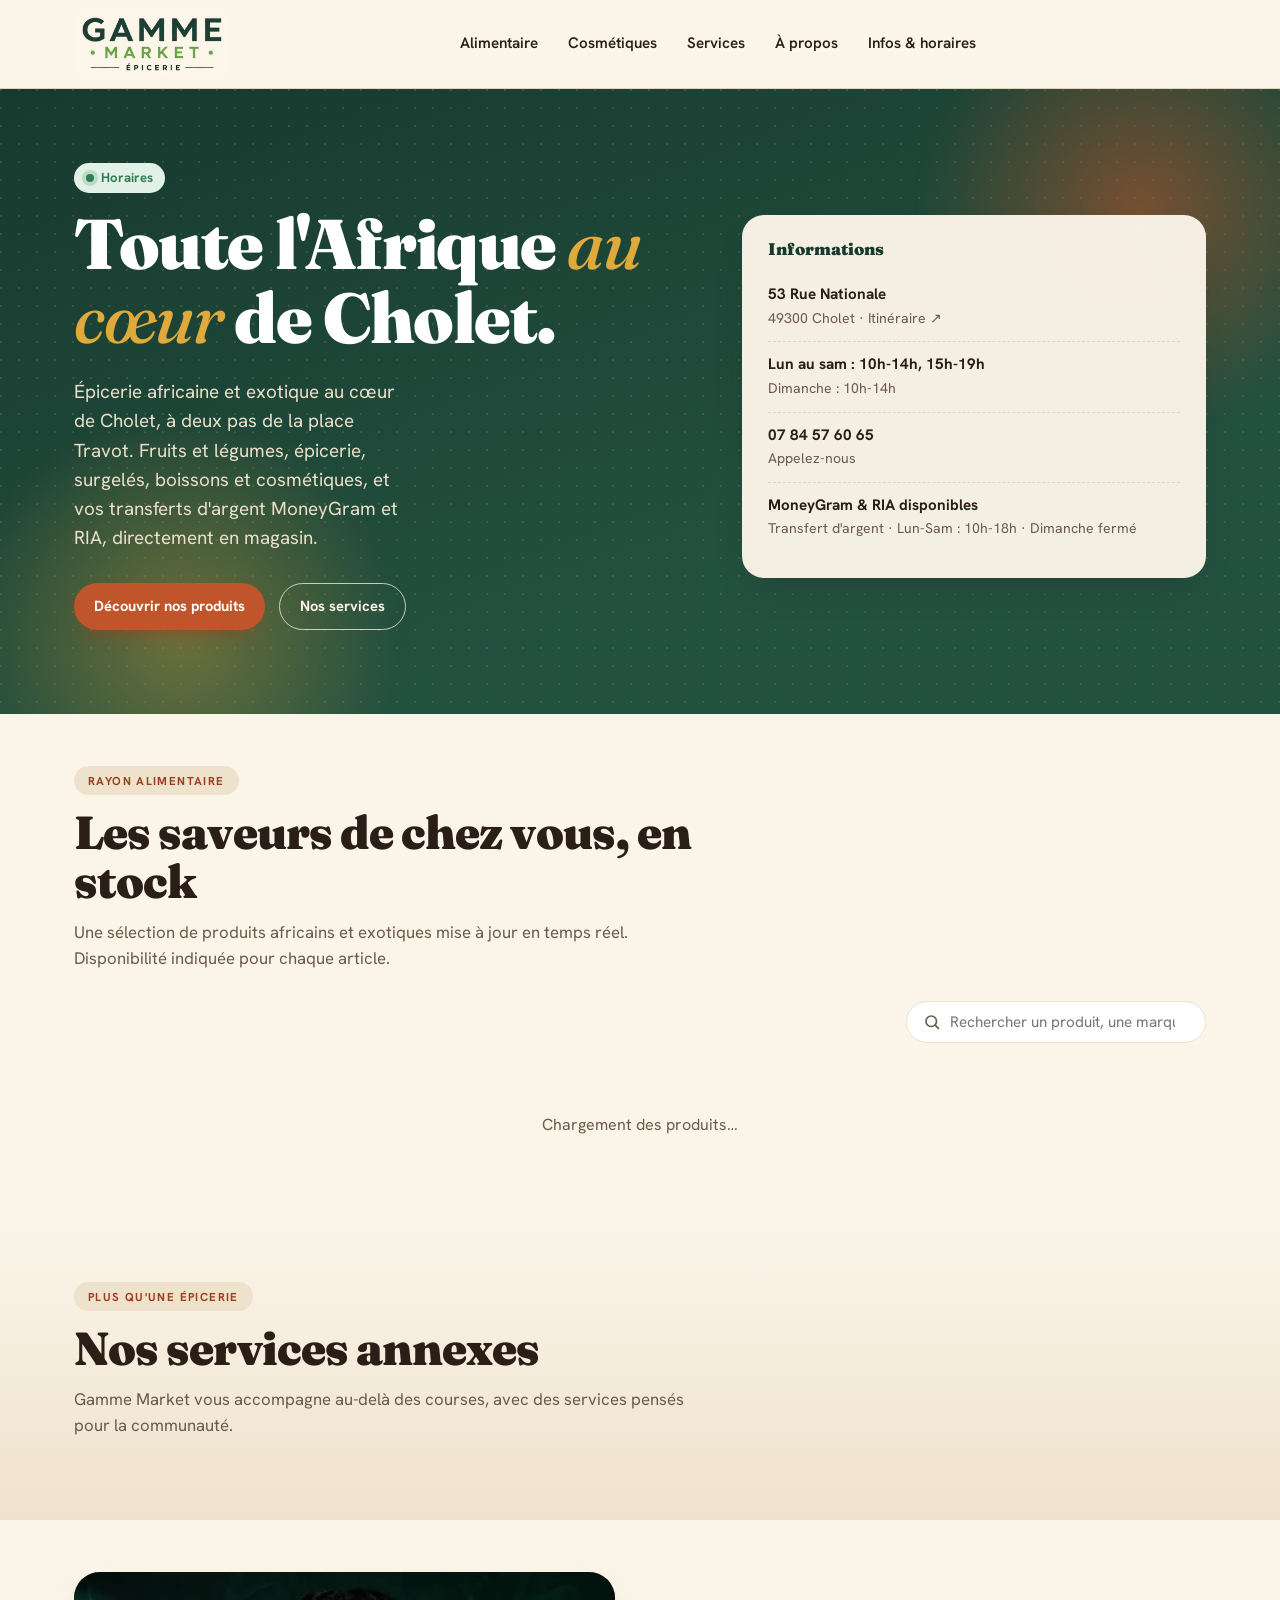
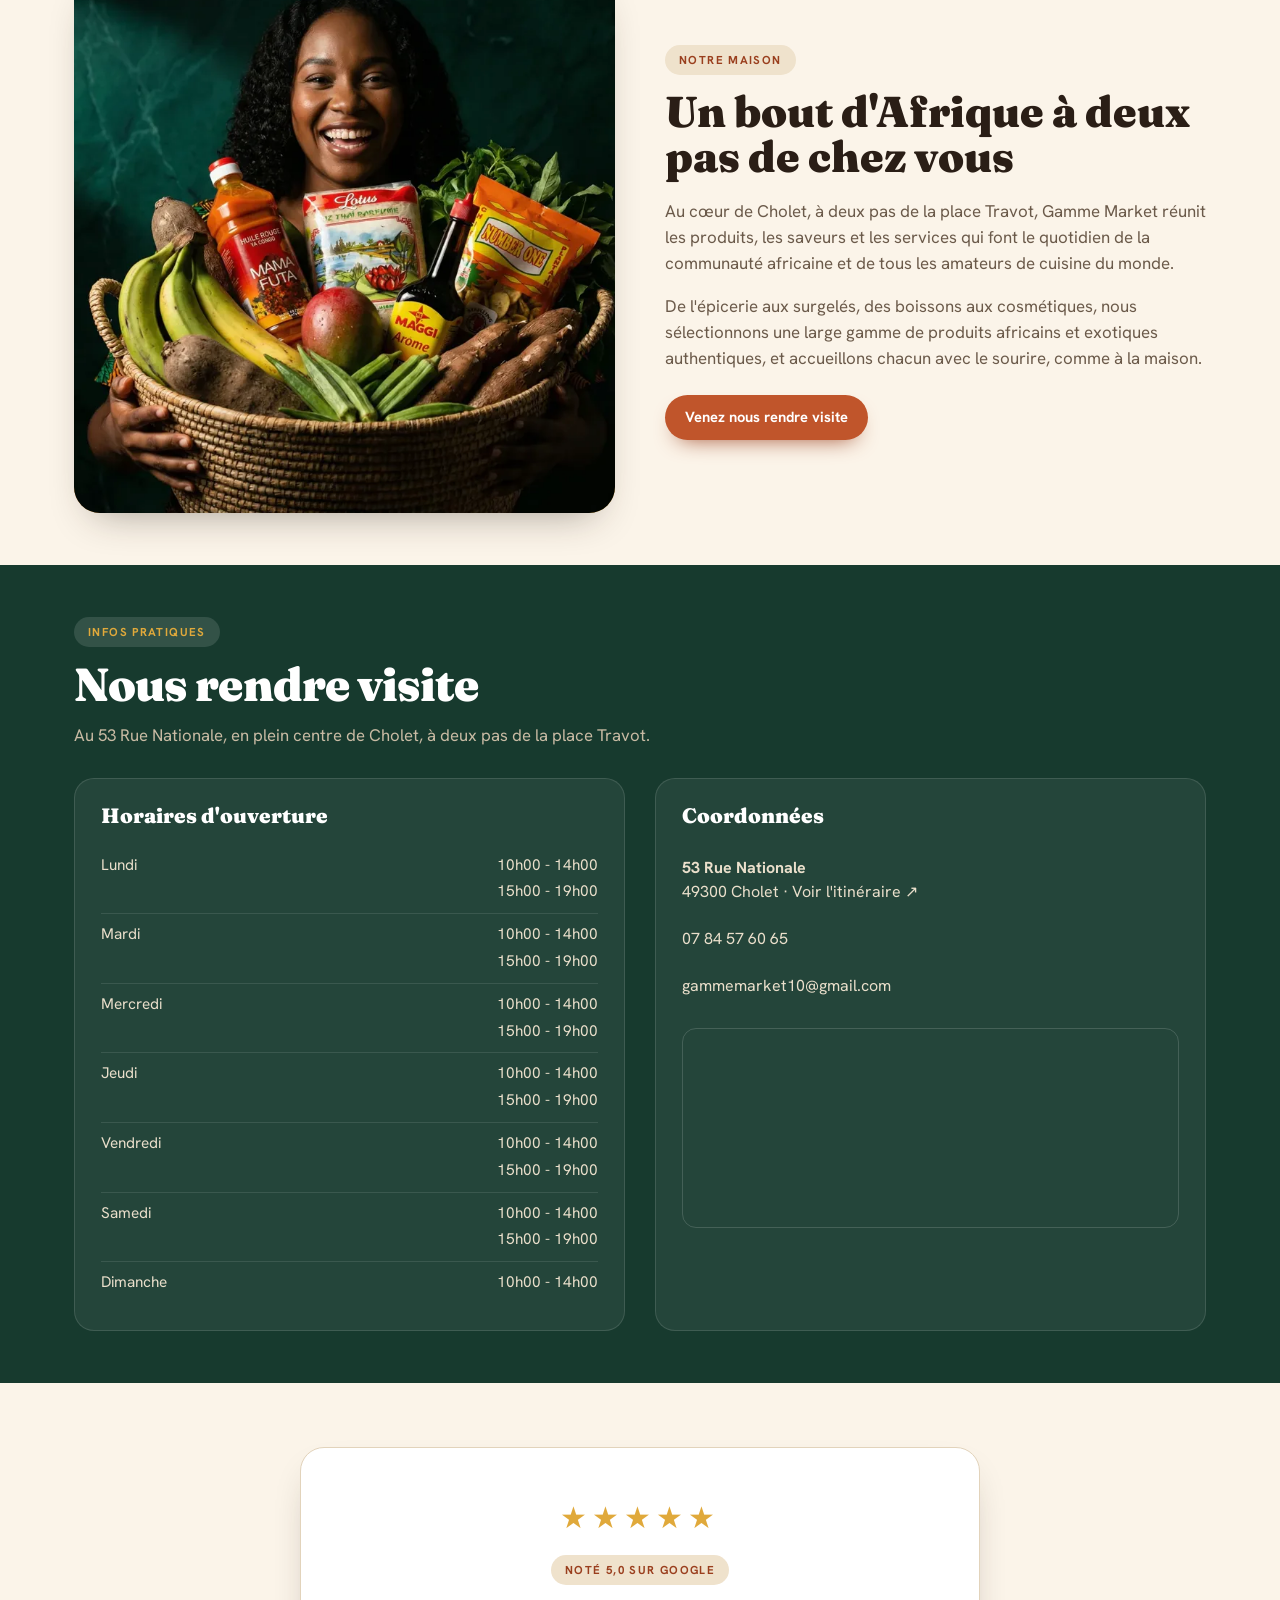
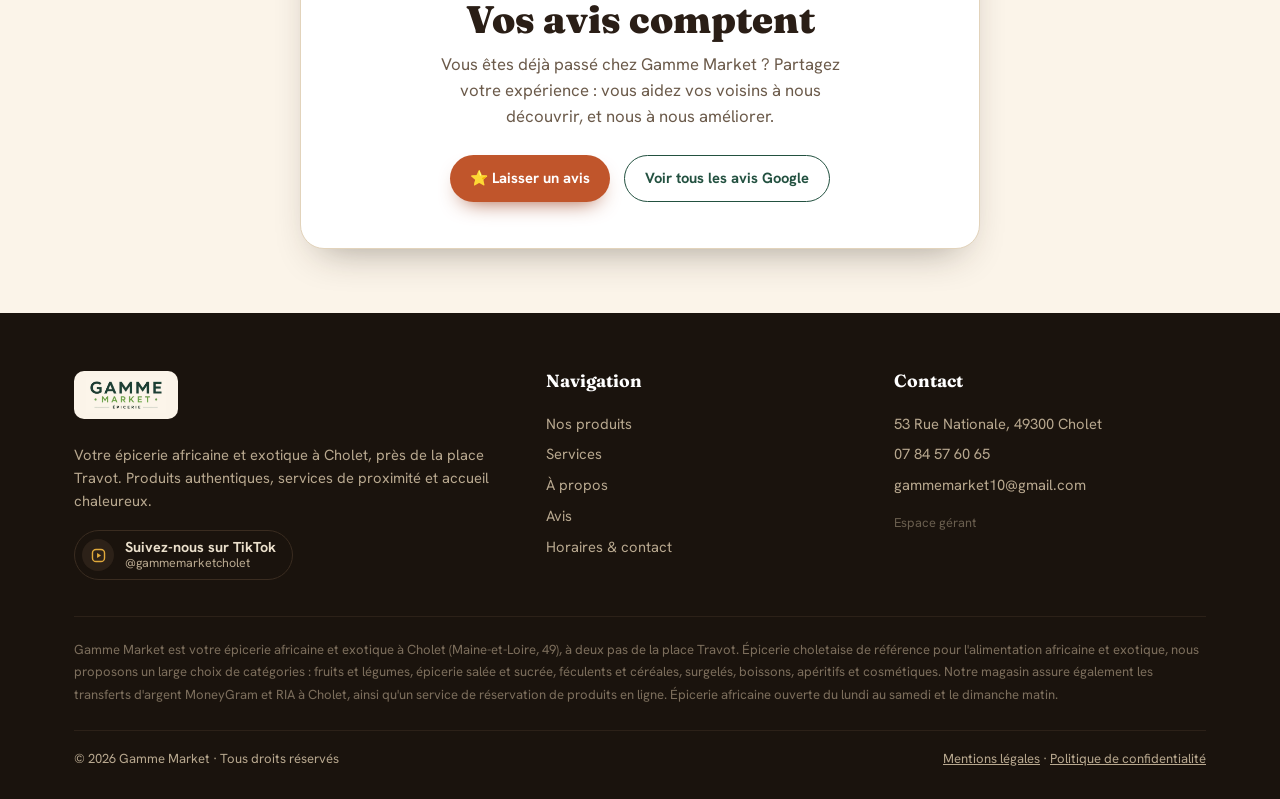
==== commit df1dd112: "Horaires avec pause déjeuner et lien TikTok - Horaires alignés sur la fiche Google : lundi au samedi" ====
--- a/index.html
+++ b/index.html
@@ -48,8 +48,10 @@
   "areaServed":{"@type":"City","name":"Cholet"},
   "keywords":"épicerie africaine Cholet, épicerie exotique, épicerie choletaise, épicerie place Travot, produits africains, MoneyGram, RIA",
   "openingHoursSpecification":[
-    {"@type":"OpeningHoursSpecification","dayOfWeek":["Monday","Tuesday","Wednesday","Thursday","Friday","Saturday"],"opens":"09:00","closes":"20:00"},
-    {"@type":"OpeningHoursSpecification","dayOfWeek":"Sunday","opens":"09:00","closes":"13:00"}]
+    {"@type":"OpeningHoursSpecification","dayOfWeek":["Monday","Tuesday","Wednesday","Thursday","Friday","Saturday"],"opens":"10:00","closes":"14:00"},
+    {"@type":"OpeningHoursSpecification","dayOfWeek":["Monday","Tuesday","Wednesday","Thursday","Friday","Saturday"],"opens":"15:00","closes":"19:00"},
+    {"@type":"OpeningHoursSpecification","dayOfWeek":"Sunday","opens":"10:00","closes":"14:00"}],
+  "sameAs":["https://www.tiktok.com/@gammemarketcholet"]
 }
 </script>
 
@@ -120,9 +122,9 @@
       <div class="card">
         <h3>Informations</h3>
         <div class="infoline"><div><a class="maplink" href="https://www.google.com/maps/search/?api=1&amp;query=GAMME+MARKET+53+Rue+Nationale+Cholet&amp;query_place_id=ChIJwbcaU9lHBkgRLHBU6aq6bSQ" target="_blank" rel="noopener"><b>53 Rue Nationale</b><span>49300 Cholet · Itinéraire ↗</span></a></div></div>
-        <div class="infoline"><div id="heroHours"><b>Lun–Sam : 10h–19h30</b><span>Dimanche : 10h–14h</span></div></div>
+        <div class="infoline"><div id="heroHours"><b>Lun au sam : 10h-14h, 15h-19h</b><span>Dimanche : 10h-14h</span></div></div>
         <div class="infoline"><div><a href="tel:+33784576065"><b>07 84 57 60 65</b></a><span>Appelez-nous</span></div></div>
-        <div class="infoline"><div id="heroTransfer"><b>MoneyGram &amp; RIA disponibles</b><span>Transfert d'argent · Lun–Sam : 10h–18h · Dimanche fermé</span></div></div>
+        <div class="infoline"><div id="heroTransfer"><b>MoneyGram &amp; RIA disponibles</b><span>Transfert d'argent · Lun-Sam : 10h-18h · Dimanche fermé</span></div></div>
       </div>
     </div>
   </section>
@@ -200,13 +202,13 @@
         <div class="pcard">
           <h3>Horaires d'ouverture</h3>
           <ul class="hours" id="hoursList">
-            <li><span>Lundi</span><span>10h00 – 19h30</span></li>
-            <li><span>Mardi</span><span>10h00 – 19h30</span></li>
-            <li><span>Mercredi</span><span>10h00 – 19h30</span></li>
-            <li><span>Jeudi</span><span>10h00 – 19h30</span></li>
-            <li><span>Vendredi</span><span>10h00 – 19h30</span></li>
-            <li><span>Samedi</span><span>10h00 – 19h30</span></li>
-            <li><span>Dimanche</span><span>10h00 – 14h00</span></li>
+            <li><span>Lundi</span><span class="rng"><span>10h00 - 14h00</span><span>15h00 - 19h00</span></span></li>
+            <li><span>Mardi</span><span class="rng"><span>10h00 - 14h00</span><span>15h00 - 19h00</span></span></li>
+            <li><span>Mercredi</span><span class="rng"><span>10h00 - 14h00</span><span>15h00 - 19h00</span></span></li>
+            <li><span>Jeudi</span><span class="rng"><span>10h00 - 14h00</span><span>15h00 - 19h00</span></span></li>
+            <li><span>Vendredi</span><span class="rng"><span>10h00 - 14h00</span><span>15h00 - 19h00</span></span></li>
+            <li><span>Samedi</span><span class="rng"><span>10h00 - 14h00</span><span>15h00 - 19h00</span></span></li>
+            <li><span>Dimanche</span><span class="rng"><span>10h00 - 14h00</span></span></li>
           </ul>
         </div>
         <div class="pcard">
@@ -243,6 +245,10 @@
         <div>
           <a href="#" class="logo footer-logo" style="margin-bottom:14px" aria-label="Gamme Market"><img src="logo-paysage.webp" alt="Gamme Market" onerror="this.style.display='none'"></a>
           <p>Votre épicerie africaine et exotique à Cholet, près de la place Travot. Produits authentiques, services de proximité et accueil chaleureux.</p>
+          <a class="social" href="https://www.tiktok.com/@gammemarketcholet" target="_blank" rel="noopener" aria-label="Suivre Gamme Market sur TikTok (nouvel onglet)">
+            <span class="social-ic" aria-hidden="true"><svg viewBox="0 0 24 24" width="17" height="17" fill="none" stroke="currentColor" stroke-width="2" stroke-linejoin="round"><rect x="3.5" y="3.5" width="17" height="17" rx="5"/><path d="M10 8.6v6.8l5.6-3.4z" fill="currentColor" stroke="none"/></svg></span>
+            <span class="social-txt"><b>Suivez-nous sur TikTok</b><small>@gammemarketcholet</small></span>
+          </a>
         </div>
         <div>
           <h4>Navigation</h4>
@@ -534,8 +540,8 @@
     ria:"Transfert d'argent international rapide et sécurisé avec RIA, directement à votre épicerie."
   };
   let servicesData = [
-    {id:'moneygram', name:'MoneyGram', available:true, hours:'Lun–Sam : 10h–18h · Dimanche fermé'},
-    {id:'ria', name:'RIA', available:true, hours:'Lun–Sam : 10h–18h · Dimanche fermé'}
+    {id:'moneygram', name:'MoneyGram', available:true, hours:'Lun-Sam : 10h-18h · Dimanche fermé'},
+    {id:'ria', name:'RIA', available:true, hours:'Lun-Sam : 10h-18h · Dimanche fermé'}
   ];
 
   async function loadServices(){
@@ -569,7 +575,7 @@
     const el = document.getElementById('heroTransfer'); if(!el) return;
     const avail = servicesData.filter(s=>s.available).map(s=>s.name);
     if(avail.length){
-      const sh = (servicesData.find(s=>s.available)||{}).hours || 'Lun–Sam : 10h–18h · Dimanche fermé';
+      const sh = (servicesData.find(s=>s.available)||{}).hours || 'Lun-Sam : 10h-18h · Dimanche fermé';
       el.innerHTML = `<b>${avail.join(' & ')} disponible${avail.length>1?'s':''}</b><span>Transfert d'argent · ${sh}</span>`;
     } else {
       el.innerHTML = `<b>Transferts momentanément indisponibles</b><span>MoneyGram / RIA</span>`;
@@ -577,55 +583,60 @@
   }
 
   // ===== Horaires du magasin (modifiables depuis le back-office) =====
-  // getDay() : 0 = dimanche. Valeurs par défaut = horaires réels actuels.
+  // getDay() : 0 = dimanche. Valeurs par défaut = horaires de la fiche Google.
   let STORE_HOURS = {
-    weekday:{ open:"10:00", close:"19:30" },
+    weekday:{ open:"10:00", close:"19:00", pause:{ start:"14:00", end:"15:00" } },
     sunday: { open:"10:00", close:"14:00", closed:false }
   };
   const DAY_NAMES = ['dimanche','lundi','mardi','mercredi','jeudi','vendredi','samedi'];
   const hm = str => { const [h,m] = (str||'0:0').split(':').map(Number); return h*60 + (m||0); };
-  const fmtH  = str => { const [h,m] = (str||'').split(':'); return (m && m!=='00') ? `${+h}h${m}` : `${+h}h`; };
-  const fmtHM = str => { const [h,m] = (str||'').split(':'); return `${+h}h${m||'00'}`; };
+  const fmtMin = (m, long) => { const h = Math.floor(m/60), mm = String(m%60).padStart(2,'0'); return (long || mm!=='00') ? `${h}h${mm}` : `${h}h`; };
   function dayCfg(day){ if(day===0){ return STORE_HOURS.sunday.closed ? null : STORE_HOURS.sunday; } return STORE_HOURS.weekday; }
+  // Plages d'une journée en minutes : [[ouverture, début de pause], [fin de pause, fermeture]] ou [[ouverture, fermeture]]
+  function ranges(cfg){
+    if(!cfg) return [];
+    const o = hm(cfg.open), c = hm(cfg.close), p = cfg.pause;
+    if(p && p.start && p.end){ const ps = hm(p.start), pe = hm(p.end); if(o < ps && ps < pe && pe < c) return [[o,ps],[pe,c]]; }
+    return o < c ? [[o,c]] : [];
+  }
+  function rangesTxt(cfg, sep){ const r = ranges(cfg); return r.length ? r.map(([a,b])=>`${fmtMin(a)}-${fmtMin(b)}`).join(sep) : 'fermé'; }
   function nextOpen(day){
-    for(let i=1;i<=7;i++){ const d=(day+i)%7; const c=dayCfg(d); if(c) return { when: i===1?'demain':DAY_NAMES[d], open:c.open }; }
+    for(let i=1;i<=7;i++){ const d=(day+i)%7; const r=ranges(dayCfg(d)); if(r.length) return { when: i===1?'demain':DAY_NAMES[d], at:r[0][0] }; }
     return null;
   }
   function fmtDur(m){ if(m<60) return m+' min'; const h=Math.floor(m/60), mm=m%60; return mm? `${h} h ${mm}` : `${h} h`; }
   function updateOpenPill(){
     const el = document.getElementById('openPill'); if(!el) return;
-    const now = new Date(); const day = now.getDay(); const cfg = dayCfg(day);
+    const now = new Date(), day = now.getDay(), r = ranges(dayCfg(day));
     const mins = now.getHours()*60 + now.getMinutes();
+    const cur = r.findIndex(([a,b])=> mins>=a && mins<b);
+    const nxt = r.find(([a])=> a>mins);
     let cls = 'openpill', txt = '';
-    const closedTxt = () => { const n = nextOpen(day); cls += ' closed'; return n ? `Fermé · ouvre ${n.when} à ${fmtH(n.open)}` : 'Fermé'; };
-    if(!cfg){ txt = closedTxt(); }
-    else {
-      const open = hm(cfg.open), close = hm(cfg.close);
-      if(mins < open){
-        const diff = open - mins;
-        if(diff <= 60){ cls += ' soon'; txt = `Ouvre dans ${fmtDur(diff)}`; }
-        else { cls += ' closed'; txt = `Fermé · ouvre à ${fmtH(cfg.open)}`; }
-      } else if(mins < close){
-        const diff = close - mins;
-        if(diff <= 60){ cls += ' soon'; txt = `Ferme dans ${fmtDur(diff)}`; }
-        else { txt = `Ouvert · ferme à ${fmtH(cfg.close)}`; }
-      } else { txt = closedTxt(); }
+    if(cur >= 0){
+      const end = r[cur][1], left = end - mins, beforePause = cur < r.length-1;
+      if(left <= 60){ cls += ' soon'; txt = beforePause ? `Pause déjeuner dans ${fmtDur(left)}` : `Ferme dans ${fmtDur(left)}`; }
+      else { txt = beforePause ? `Ouvert · pause à ${fmtMin(end)}` : `Ouvert · ferme à ${fmtMin(end)}`; }
+    } else if(nxt){
+      const wait = nxt[0] - mins, inPause = r[0][0] < mins;
+      if(inPause){ cls += ' soon'; txt = `Pause déjeuner · rouvre à ${fmtMin(nxt[0])}`; }
+      else if(wait <= 60){ cls += ' soon'; txt = `Ouvre dans ${fmtDur(wait)}`; }
+      else { cls += ' closed'; txt = `Fermé · ouvre à ${fmtMin(nxt[0])}`; }
+    } else {
+      const n = nextOpen(day); cls += ' closed'; txt = n ? `Fermé · ouvre ${n.when} à ${fmtMin(n.at)}` : 'Fermé';
     }
     el.className = cls; el.textContent = txt;
   }
   function applyStoreHours(){
-    const w = STORE_HOURS.weekday, s = STORE_HOURS.sunday;
-    const heroW = `${fmtH(w.open)}–${fmtH(w.close)}`;
-    const heroS = s.closed ? 'Fermé' : `${fmtH(s.open)}–${fmtH(s.close)}`;
     const hero = document.getElementById('heroHours');
-    if(hero) hero.innerHTML = `<b>Lun–Sam : ${heroW}</b><span>Dimanche : ${heroS}</span>`;
+    if(hero) hero.innerHTML = `<b>Lun au sam : ${rangesTxt(dayCfg(1), ', ')}</b><span>Dimanche : ${rangesTxt(dayCfg(0), ', ')}</span>`;
     const list = document.getElementById('hoursList');
     if(list){
-      const wtxt = `${fmtHM(w.open)} – ${fmtHM(w.close)}`;
-      const stxt = s.closed ? 'Fermé' : `${fmtHM(s.open)} – ${fmtHM(s.close)}`;
-      const jours = ['Lundi','Mardi','Mercredi','Jeudi','Vendredi','Samedi'];
-      list.innerHTML = jours.map(j=>`<li><span>${j}</span><span>${wtxt}</span></li>`).join('')
-        + `<li><span>Dimanche</span><span>${stxt}</span></li>`;
+      const today = new Date().getDay();
+      list.innerHTML = [1,2,3,4,5,6,0].map(d=>{
+        const r = ranges(dayCfg(d)), name = DAY_NAMES[d].charAt(0).toUpperCase() + DAY_NAMES[d].slice(1);
+        const val = r.length ? r.map(([a,b])=>`<span>${fmtMin(a,true)} - ${fmtMin(b,true)}</span>`).join('') : '<span>Fermé</span>';
+        return `<li${d===today?' class="is-today"':''}><span>${name}${d===today?'<em>aujourd’hui</em>':''}</span><span class="rng">${val}</span></li>`;
+      }).join('');
     }
     updateOpenPill();
   }
@@ -724,7 +735,11 @@
   const pad2 = n => String(n).padStart(2,'0');
   function pickupSlots(){
     const slots=['Dès que possible'];
-    for(let h=10; h<=18; h++) slots.push(pad2(h)+'h00');
+    const r = ranges(dayCfg(1));   // horaires du lundi au samedi : un créneau par heure, hors pause déjeuner
+    if(!r.length) return slots;
+    for(let h=Math.ceil(r[0][0]/60); h<=Math.floor(r[r.length-1][1]/60)-1; h++){
+      const t = h*60; if(r.some(([a,b])=> t>=a && t+60<=b)) slots.push(pad2(h)+'h00');
+    }
     return slots;
   }
   let chosenSlot = 'Dès que possible';
--- a/styles.css
+++ b/styles.css
@@ -733,3 +733,23 @@
 
 /* Mobile : la barre de liste remplace le bouton "retour en haut" pour libérer les produits */
 @media(max-width:820px){ body.has-cart .totop{display:none} }
+
+/* ===== Horaires : pause déjeuner, jour en cours ===== */
+.hours li{align-items:flex-start;gap:16px}
+.hours .rng{display:flex;flex-direction:column;align-items:flex-end;gap:3px;text-align:right;font-variant-numeric:tabular-nums}
+.hours li.is-today{color:#fff;font-weight:700}
+.hours li em{font-style:normal;font-size:.72rem;font-weight:700;color:var(--gold);margin-left:8px}
+.hours-err{display:none;color:#9A3B2C;background:#F6E0DA;border-radius:10px;padding:9px 12px;font-size:.88rem}
+.hours-err.show{display:block}
+
+/* ===== Pied de page : lien TikTok ===== */
+footer a.social{display:inline-flex;align-items:center;gap:11px;margin-top:18px;padding:7px 16px 7px 7px;border:1px solid #3A2C20;border-radius:100px;color:#EADFCB}
+footer a.social:hover{border-color:var(--gold);color:var(--gold)}
+footer a.social:focus-visible{outline:3px solid var(--gold);outline-offset:2px}
+.social-ic{width:32px;height:32px;border-radius:50%;background:#2C2118;display:grid;place-items:center;color:var(--gold);flex:0 0 auto}
+.social-txt{display:flex;flex-direction:column;line-height:1.25}
+.social-txt b{font-weight:700;font-size:.9rem}
+.social-txt small{font-size:.78rem;color:#B8A88F}
+
+/* Liens légaux du pied de page sur une seule ligne */
+footer .copyright a{display:inline;padding:0}
